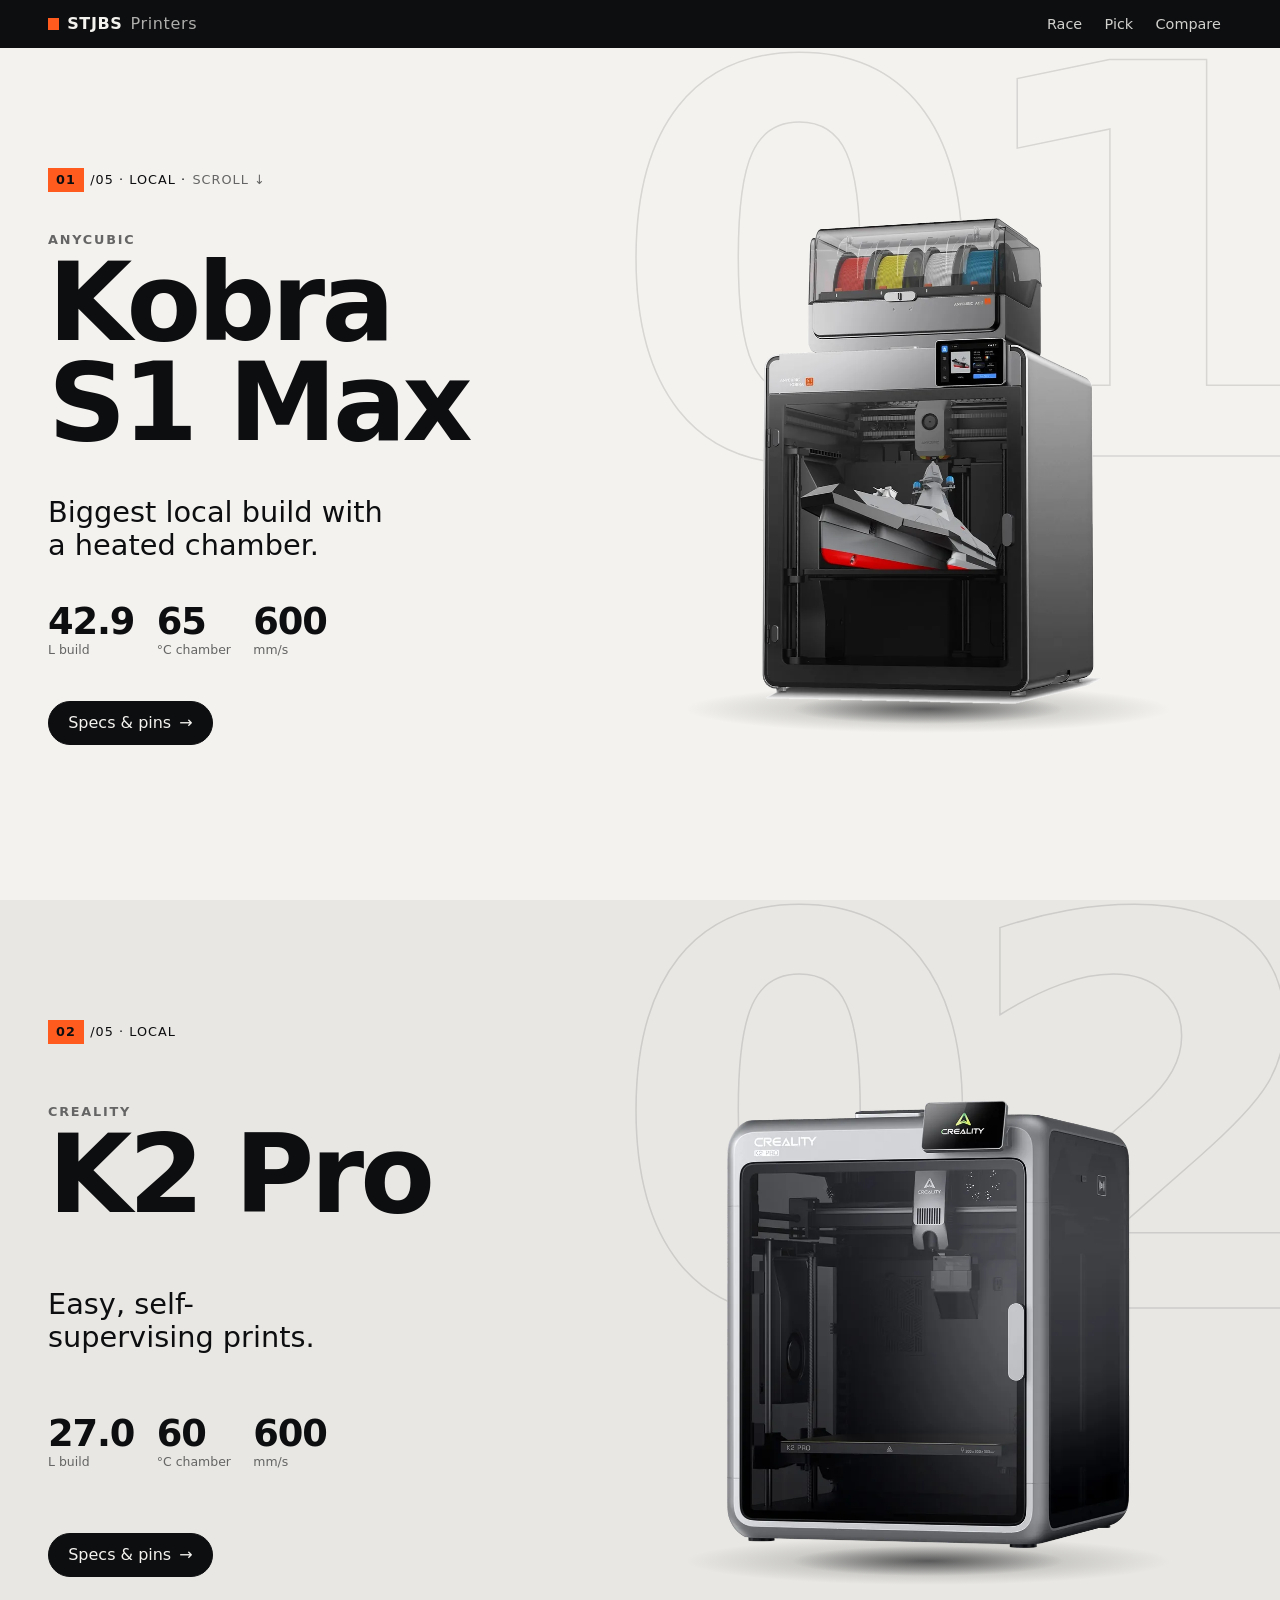
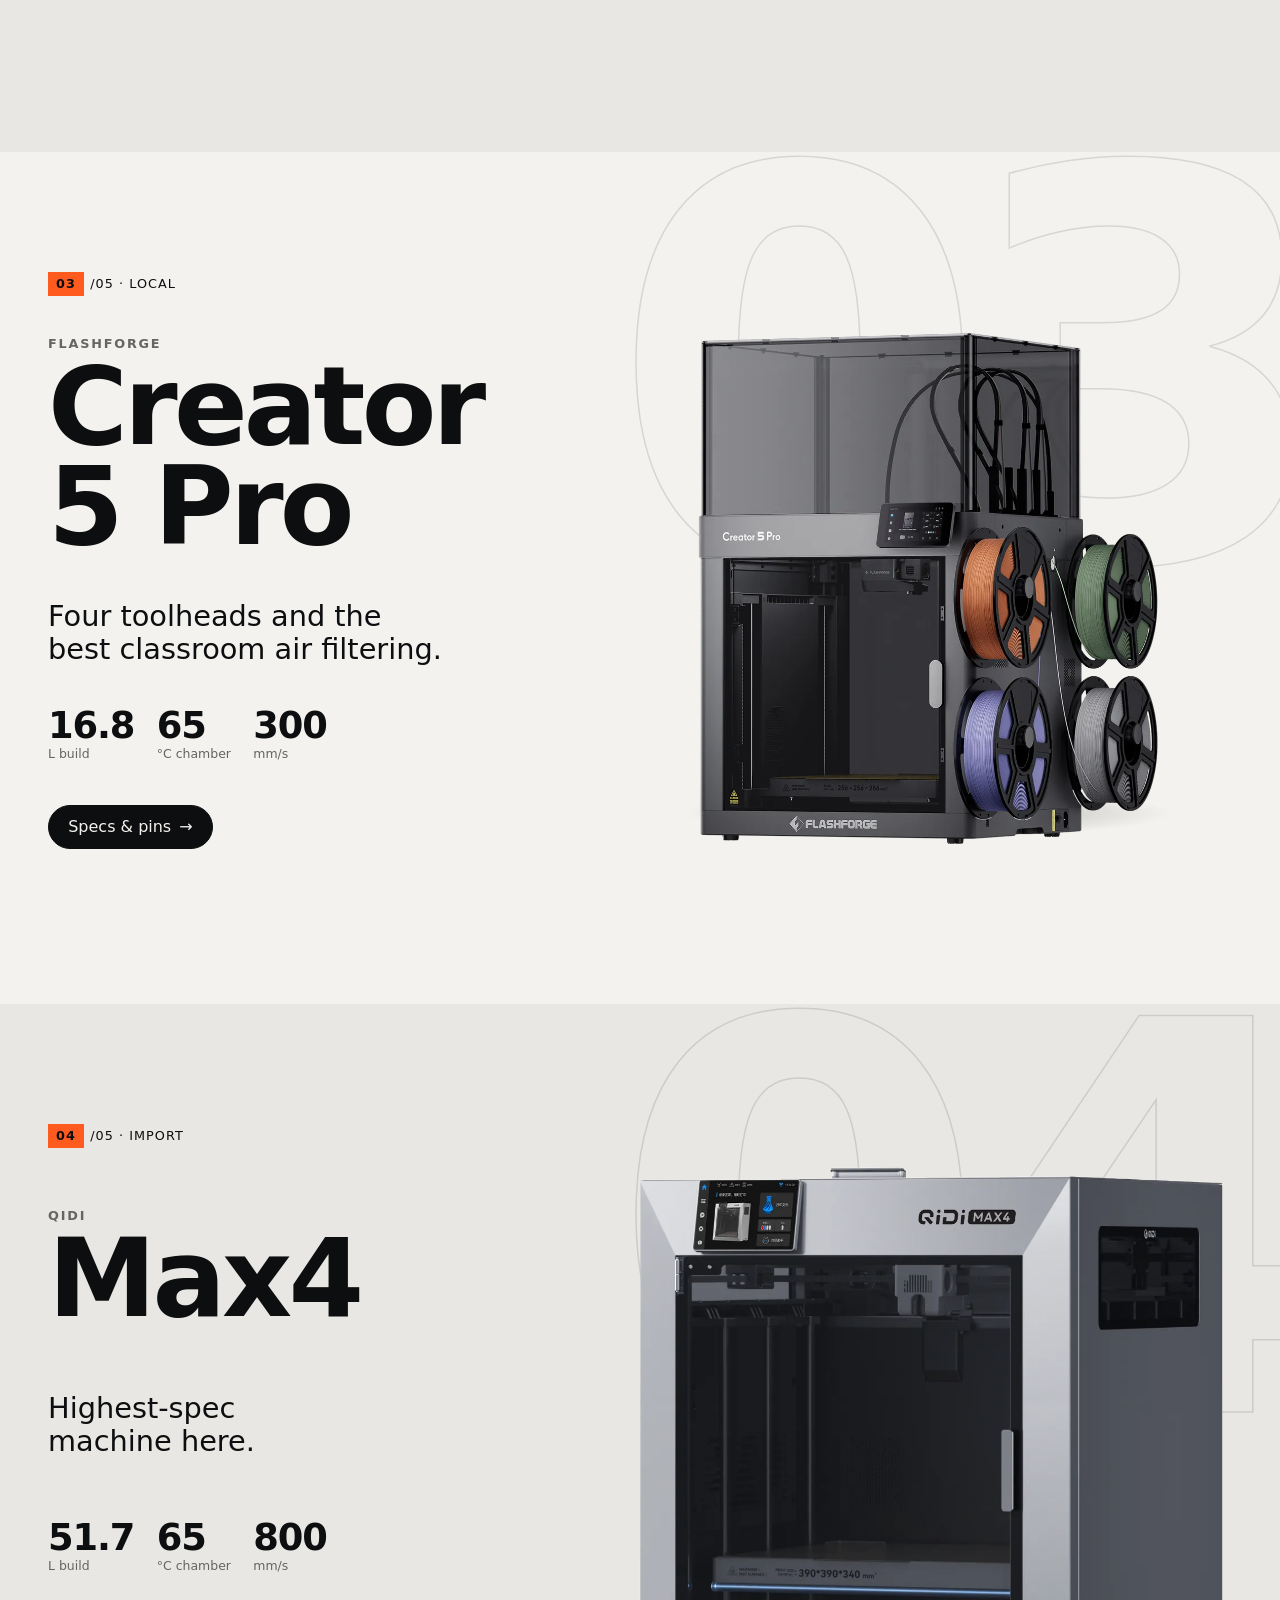
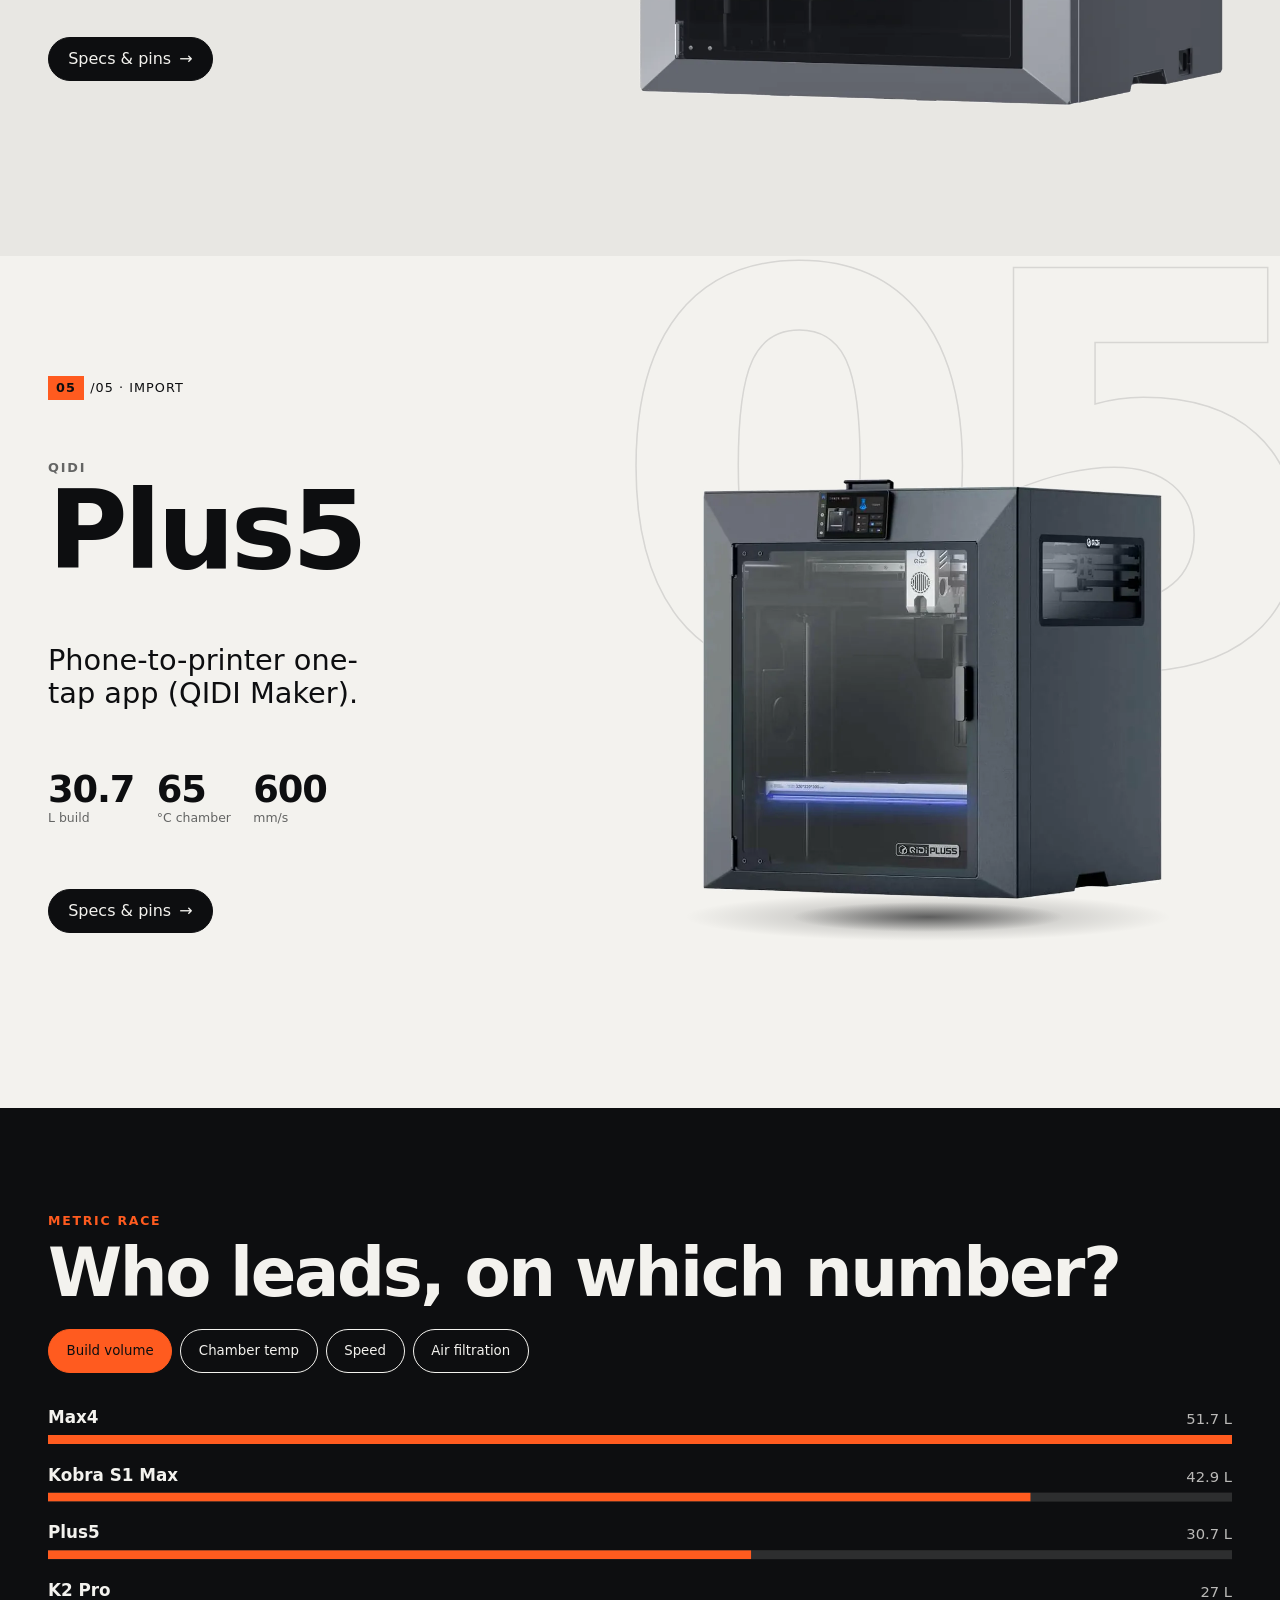
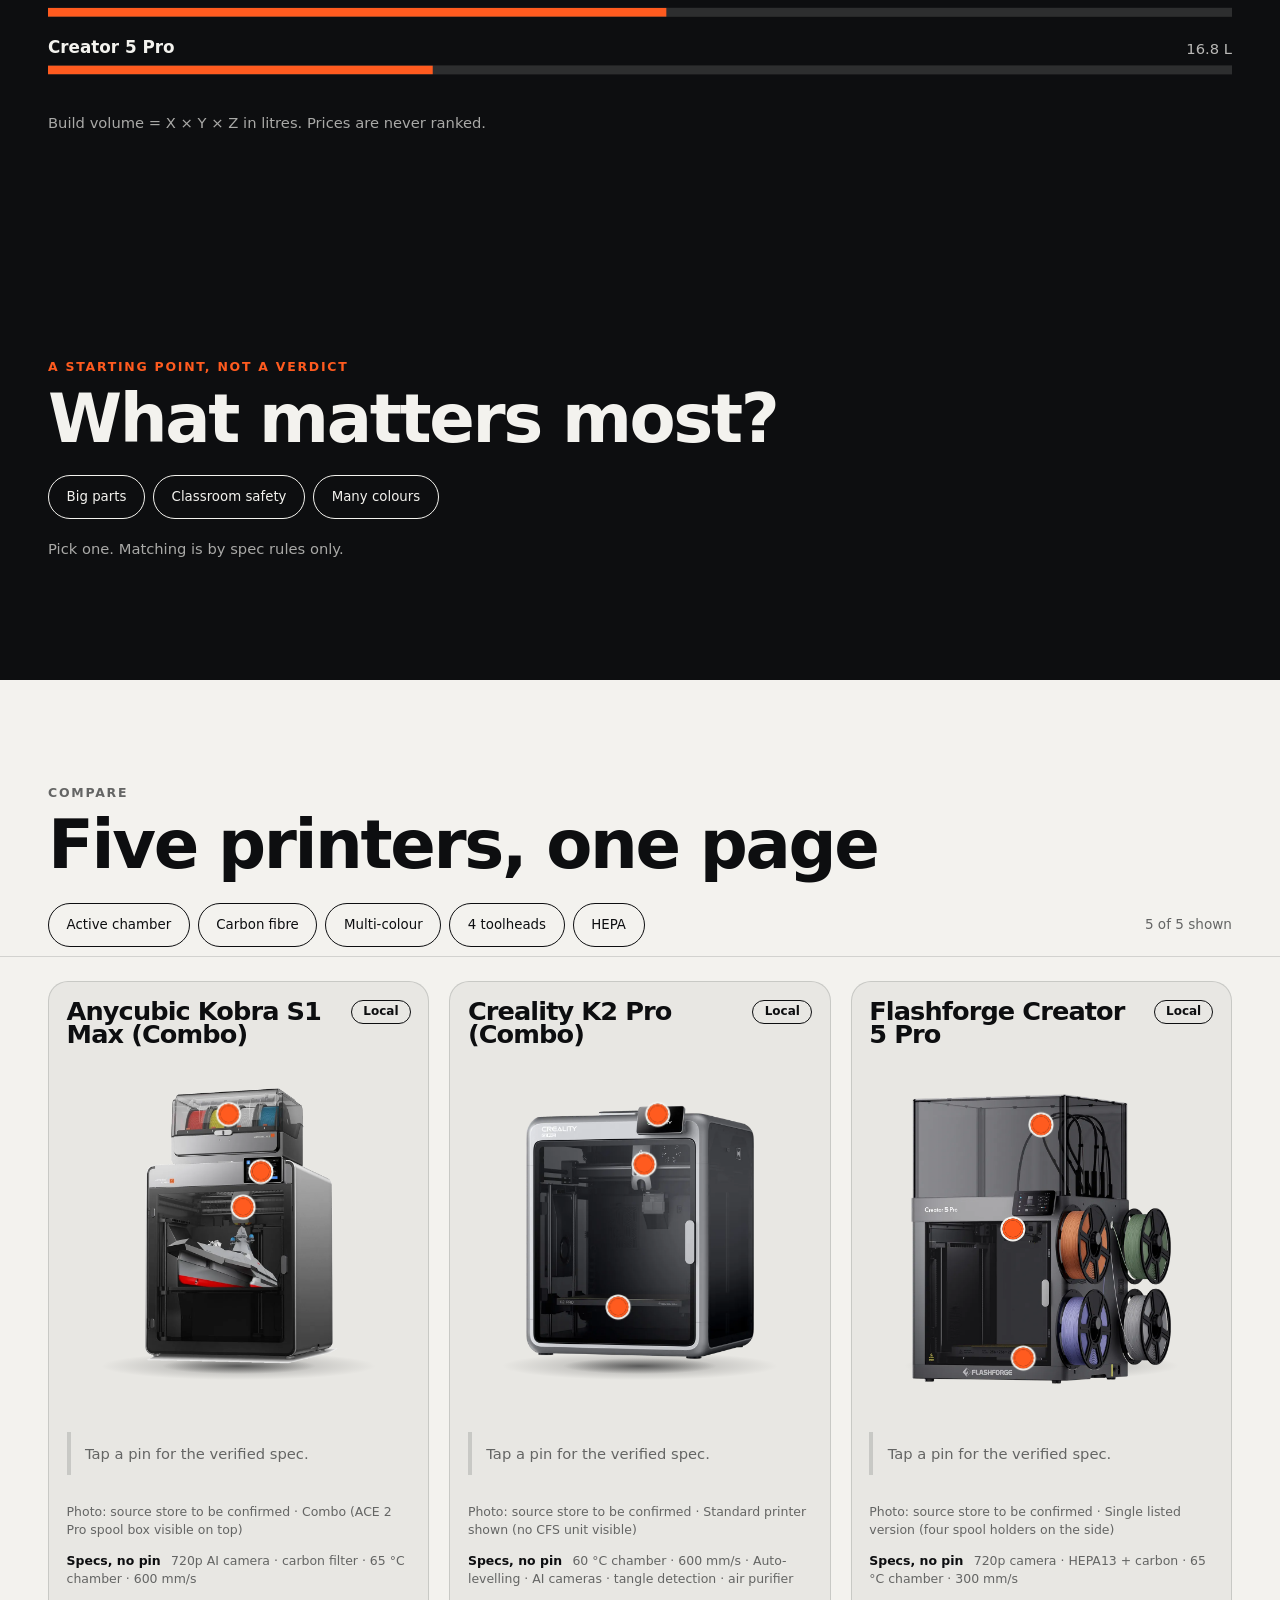
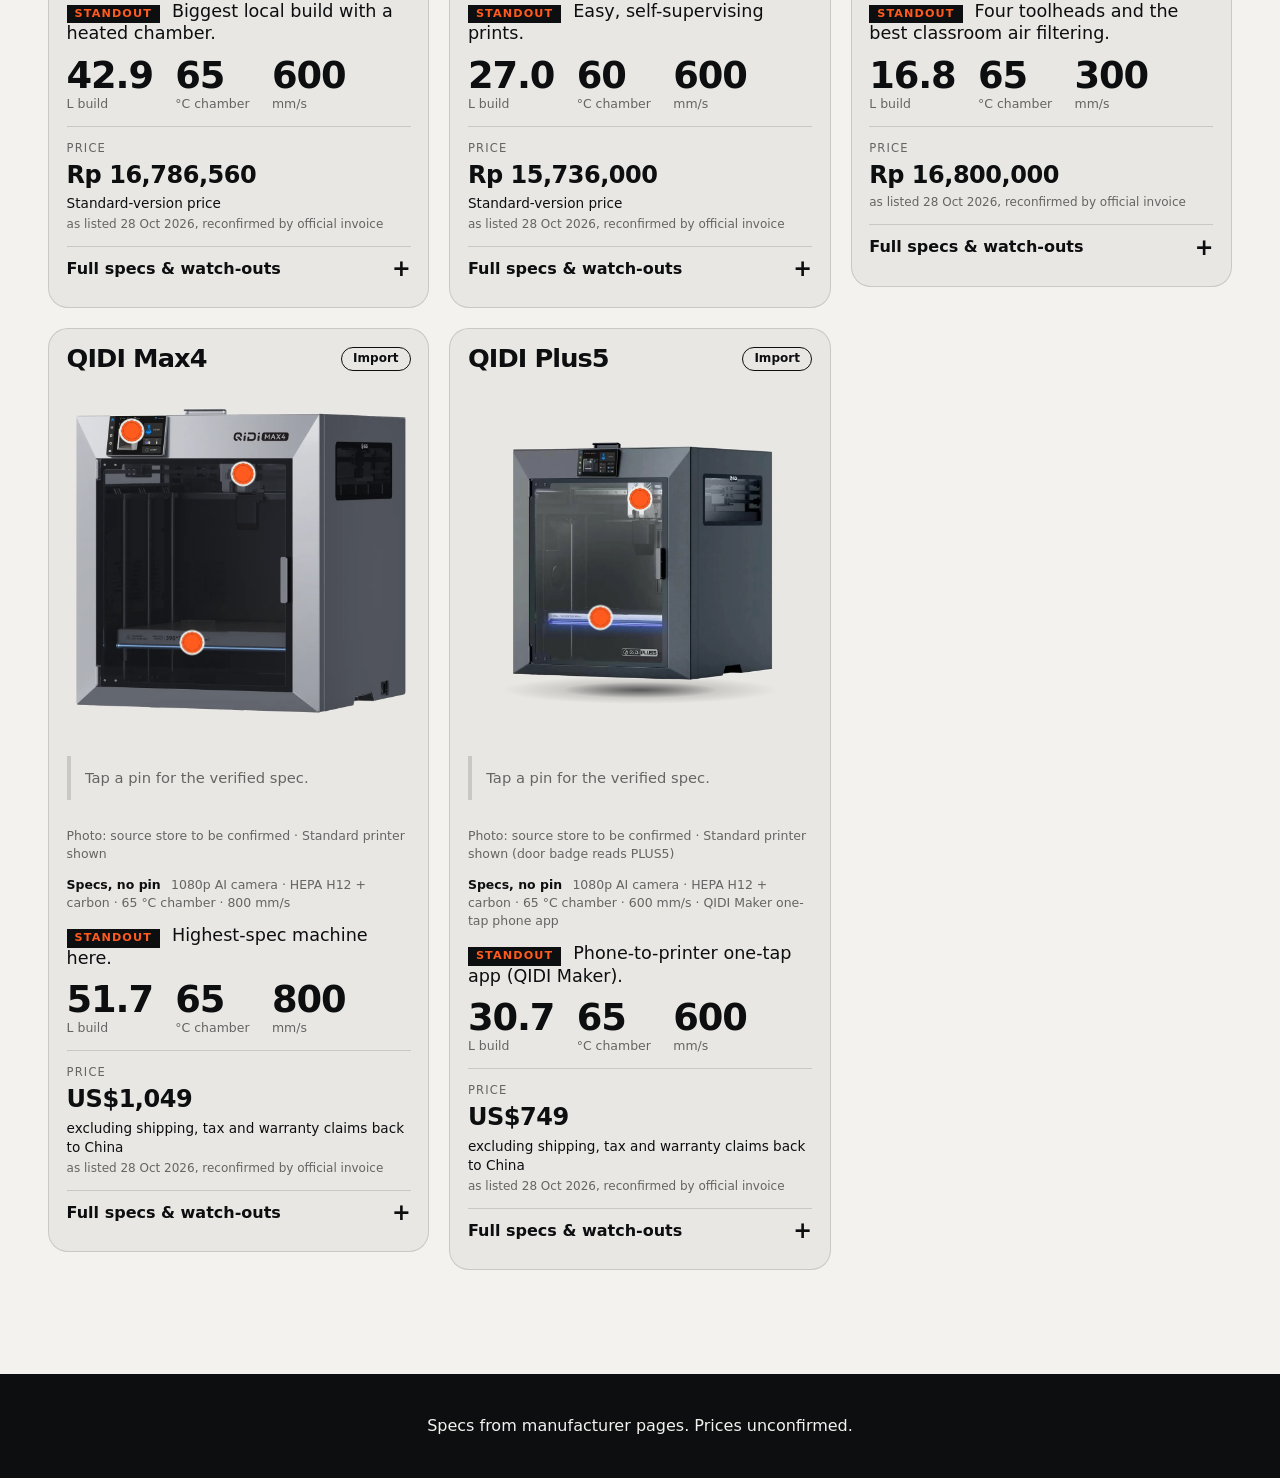
==== public/index.html @ 63f73477 "Add STJBS printer showcase: specs.json, render script, static page Co-Authored-By: Claude Sonnet 5.5" ====
<!doctype html>
<html lang="en" class="no-js">
<head>
<meta charset="utf-8">
<meta name="viewport" content="width=device-width,initial-scale=1">
<title>STJBS Printer Shortlist</title>
<meta name="description" content="Five 3D printers for STJBS Jakarta's first school printer: what makes each one stand out, with verified specs.">
<meta name="theme-color" content="#0D0E10">
<script>document.documentElement.className='js'</script>
<link rel="preload" href="fonts/bricolage.woff2" as="font" type="font/woff2" crossorigin>
<link rel="stylesheet" href="styles.css">
</head>
<body>
<header class="top"><a class="mark" href="#top"><i></i>STJBS<span> Printers</span></a>
<nav aria-label="Sections"><a href="#race">Race</a><a href="#pick">Pick</a><a href="#compare">Compare</a></nav></header>
<main id="top">
<div class="reel">
<section class="slide" id="s-kobra" aria-labelledby="h-kobra">
  <span class="ghost" aria-hidden="true">01</span>
  <div class="slide-in">
    <p class="idx a-l"><b>01</b>/05 · Local · <span class="cue">scroll ↓</span></p>
    <h2 class="name a-l" id="h-kobra"><small>Anycubic</small>Kobra S1 Max</h2>
    <div class="stage a-r"><div class="photo"><i class="shade"></i><div class="tilt"><img src="img/kobra.webp" width="1200" height="1200" alt="Anycubic Kobra S1 Max (Combo) — Combo (ACE 2 Pro spool box visible on top)" fetchpriority="high"></div></div></div>
    <p class="headline a-u">Biggest local build with a heated chamber.</p>
    <div class="a-u"><ul class="stats">
  <li><b class="count" data-count="42.9" data-dec="1">42.9</b><span>L build</span></li>
  <li><b class="count" data-count="65">65</b><span>°C chamber</span></li>
  <li><b class="count" data-count="600">600</b><span>mm/s</span></li></ul></div>
    <p class="more a-u"><a class="btn" href="#kobra">Specs &amp; pins <span aria-hidden="true">→</span></a><button class="btn line" id="tiltbtn" hidden>Tilt with your phone</button></p>
  </div>
</section>
<section class="slide" id="s-k2" aria-labelledby="h-k2">
  <span class="ghost" aria-hidden="true">02</span>
  <div class="slide-in">
    <p class="idx a-l"><b>02</b>/05 · Local</p>
    <h2 class="name a-l" id="h-k2"><small>Creality</small>K2 Pro</h2>
    <div class="stage a-r"><div class="photo"><i class="shade"></i><div class="tilt"><img src="img/k2.webp" width="1200" height="1200" alt="Creality K2 Pro (Combo) — Standard printer shown (no CFS unit visible)" loading="lazy" decoding="async"></div></div></div>
    <p class="headline a-u">Easy, self-supervising prints.</p>
    <div class="a-u"><ul class="stats">
  <li><b class="count" data-count="27" data-dec="1">27</b><span>L build</span></li>
  <li><b class="count" data-count="60">60</b><span>°C chamber</span></li>
  <li><b class="count" data-count="600">600</b><span>mm/s</span></li></ul></div>
    <p class="more a-u"><a class="btn" href="#k2">Specs &amp; pins <span aria-hidden="true">→</span></a></p>
  </div>
</section>
<section class="slide" id="s-creator5" aria-labelledby="h-creator5">
  <span class="ghost" aria-hidden="true">03</span>
  <div class="slide-in">
    <p class="idx a-l"><b>03</b>/05 · Local</p>
    <h2 class="name a-l" id="h-creator5"><small>Flashforge</small>Creator 5 Pro</h2>
    <div class="stage a-r"><div class="photo"><i class="shade"></i><div class="tilt"><img src="img/creator5.webp" width="1200" height="1200" alt="Flashforge Creator 5 Pro — Single listed version (four spool holders on the side)" loading="lazy" decoding="async"></div></div></div>
    <p class="headline a-u">Four toolheads and the best classroom air filtering.</p>
    <div class="a-u"><ul class="stats">
  <li><b class="count" data-count="16.8" data-dec="1">16.8</b><span>L build</span></li>
  <li><b class="count" data-count="65">65</b><span>°C chamber</span></li>
  <li><b class="count" data-count="300">300</b><span>mm/s</span></li></ul></div>
    <p class="more a-u"><a class="btn" href="#creator5">Specs &amp; pins <span aria-hidden="true">→</span></a></p>
  </div>
</section>
<section class="slide" id="s-max4" aria-labelledby="h-max4">
  <span class="ghost" aria-hidden="true">04</span>
  <div class="slide-in">
    <p class="idx a-l"><b>04</b>/05 · Import</p>
    <h2 class="name a-l" id="h-max4"><small>QIDI</small>Max4</h2>
    <div class="stage a-r"><div class="photo"><i class="shade"></i><div class="tilt"><img src="img/max4.webp" width="1200" height="1200" alt="QIDI Max4 — Standard printer shown" loading="lazy" decoding="async"></div></div></div>
    <p class="headline a-u">Highest-spec machine here.</p>
    <div class="a-u"><ul class="stats">
  <li><b class="count" data-count="51.7" data-dec="1">51.7</b><span>L build</span></li>
  <li><b class="count" data-count="65">65</b><span>°C chamber</span></li>
  <li><b class="count" data-count="800">800</b><span>mm/s</span></li></ul></div>
    <p class="more a-u"><a class="btn" href="#max4">Specs &amp; pins <span aria-hidden="true">→</span></a></p>
  </div>
</section>
<section class="slide" id="s-plus5" aria-labelledby="h-plus5">
  <span class="ghost" aria-hidden="true">05</span>
  <div class="slide-in">
    <p class="idx a-l"><b>05</b>/05 · Import</p>
    <h2 class="name a-l" id="h-plus5"><small>QIDI</small>Plus5</h2>
    <div class="stage a-r"><div class="photo"><i class="shade"></i><div class="tilt"><img src="img/plus5.webp" width="1200" height="1200" alt="QIDI Plus5 — Standard printer shown (door badge reads PLUS5)" loading="lazy" decoding="async"></div></div></div>
    <p class="headline a-u">Phone-to-printer one-tap app (QIDI Maker).</p>
    <div class="a-u"><ul class="stats">
  <li><b class="count" data-count="30.7" data-dec="1">30.7</b><span>L build</span></li>
  <li><b class="count" data-count="65">65</b><span>°C chamber</span></li>
  <li><b class="count" data-count="600">600</b><span>mm/s</span></li></ul></div>
    <p class="more a-u"><a class="btn" href="#plus5">Specs &amp; pins <span aria-hidden="true">→</span></a></p>
  </div>
</section></div>

<section class="dark" id="race"><div class="wrap">
  <p class="eyebrow">Metric race</p><h2>Who leads, on which number?</h2>
  <div class="chips needs-js" role="group" aria-label="Metric"><button class="chip" data-m="b" aria-pressed="true">Build volume</button><button class="chip" data-m="c" aria-pressed="false">Chamber temp</button><button class="chip" data-m="s" aria-pressed="false">Speed</button><button class="chip" data-m="a" aria-pressed="false">Air filtration</button></div>
  <ol class="race" aria-label="Ranking"><li data-i="0" data-b="42.9" data-c="65" data-s="600" data-a="2" data-at="carbon filter" style="--r:1;--v:0.8297872340425532"><span class="rn">Kobra S1 Max</span><span class="val">42.9 L</span><span class="bar"><i></i></span></li><li data-i="1" data-b="27" data-c="60" data-s="600" data-a="1" data-at="air purifier (type not stated)" style="--r:3;--v:0.5222437137330754"><span class="rn">K2 Pro</span><span class="val">27 L</span><span class="bar"><i></i></span></li><li data-i="2" data-b="16.8" data-c="65" data-s="300" data-a="4" data-at="HEPA13 + carbon" style="--r:4;--v:0.32495164410058025"><span class="rn">Creator 5 Pro</span><span class="val">16.8 L</span><span class="bar"><i></i></span></li><li data-i="3" data-b="51.7" data-c="65" data-s="800" data-a="3" data-at="HEPA H12 + carbon" style="--r:0;--v:1"><span class="rn">Max4</span><span class="val">51.7 L</span><span class="bar"><i></i></span></li><li data-i="4" data-b="30.7" data-c="65" data-s="600" data-a="3" data-at="HEPA H12 + carbon" style="--r:2;--v:0.5938104448742746"><span class="rn">Plus5</span><span class="val">30.7 L</span><span class="bar"><i></i></span></li></ol>
  <p class="note" id="race-note" aria-live="polite">Build volume = X × Y × Z in litres. Prices are never ranked.</p>
</div></section>

<section class="dark pick needs-js" id="pick"><div class="wrap">
  <p class="eyebrow">A starting point, not a verdict</p><h2>What matters most?</h2>
  <div class="chips" role="group" aria-label="Priority"><button class="chip" data-p="big" aria-pressed="false">Big parts</button><button class="chip" data-p="safe" aria-pressed="false">Classroom safety</button><button class="chip" data-p="colour" aria-pressed="false">Many colours</button></div>
  <p class="note" id="pick-out" aria-live="polite">Pick one. Matching is by spec rules only.</p>
</div></section>

<section class="compare" id="compare"><div class="wrap">
  <p class="eyebrow dk">Compare</p><h2>Five printers, one page</h2>
  <div class="filters needs-js" role="group" aria-label="Filters"><button class="chip" data-f="active" aria-pressed="false">Active chamber</button><button class="chip" data-f="cf" aria-pressed="false">Carbon fibre</button><button class="chip" data-f="multi" aria-pressed="false">Multi-colour</button><button class="chip" data-f="four" aria-pressed="false">4 toolheads</button><button class="chip" data-f="hepa" aria-pressed="false">HEPA</button><span class="count-out" id="f-out" aria-live="polite"></span></div>
  <div class="grid">
<article class="card" id="kobra" data-active="1" data-cf="1" data-multi="1" data-four="0" data-hepa="0" data-big="1" data-safe="0" data-colour="1">
  <div class="chead"><h3>Anycubic Kobra S1 Max (Combo)</h3><span class="badge">Local</span></div>
  <div class="photo"><i class="shade"></i><div class="tilt"><img src="img/kobra.webp" width="1200" height="1200" alt="Anycubic Kobra S1 Max (Combo) — Combo (ACE 2 Pro spool box visible on top)" loading="lazy" decoding="async"><a class="pin" href="#kobra-0" style="--x:56%;--y:33%" aria-label="Kobra S1 Max: Display" aria-controls="kobra-0"></a><a class="pin" href="#kobra-1" style="--x:47%;--y:17%" aria-label="Kobra S1 Max: Multi-colour box" aria-controls="kobra-1"></a><a class="pin" href="#kobra-2" style="--x:51%;--y:43%" aria-label="Kobra S1 Max: Toolhead" aria-controls="kobra-2"></a></div></div>
  <div class="tips" id="kobra-tips"><p class="tip hint on">Tap a pin for the verified spec.</p><p class="tip" id="kobra-0"><b>Display</b>4.3&quot; touchscreen</p><p class="tip" id="kobra-1"><b>Multi-colour box</b>ACE 2 Pro: up to 16 colours</p><p class="tip" id="kobra-2"><b>Toolhead</b>Hotend 350 °C · nozzle: hardened-steel 0.4 mm</p></div>
  <p class="credit">Photo: source store to be confirmed · Combo (ACE 2 Pro spool box visible on top)</p>
  <p class="nopin"><b>Specs, no pin</b> 720p AI camera · carbon filter · 65 °C chamber · 600 mm/s</p>
  <p class="standout"><span class="tag">Standout</span> Biggest local build with a heated chamber.</p>
  <ul class="stats">
  <li><b class="count" data-count="42.9" data-dec="1">42.9</b><span>L build</span></li>
  <li><b class="count" data-count="65">65</b><span>°C chamber</span></li>
  <li><b class="count" data-count="600">600</b><span>mm/s</span></li></ul>
  <p class="price"><span>Price</span><b>Rp 16,786,560</b><em>Standard-version price</em><small>as listed 28 Oct 2026, reconfirmed by official invoice</small></p>
  <details class="spec"><summary>Full specs &amp; watch-outs</summary>
    <dl><dt>Build volume</dt><dd>350 × 350 × 350 mm</dd><dt>Hotend</dt><dd>350 °C</dd><dt>Chamber</dt><dd>65 °C (active)</dd><dt>Bed</dt><dd class="ns">not stated</dd><dt>Speed</dt><dd>600 mm/s</dd><dt>Nozzle</dt><dd>hardened-steel 0.4 mm</dd><dt>Motion</dt><dd>CoreXY</dd><dt>Colours</dt><dd>up to 16 (ACE 2 Pro)</dd><dt>Camera</dt><dd>720p AI camera</dd><dt>Filtration</dt><dd>carbon filter</dd><dt>Display</dt><dd>4.3&quot; touchscreen</dd><dt>Weight</dt><dd>25.7 kg</dd><dt>Power</dt><dd>2,200 W at 220 V</dd><dt>Carbon fibre</dt><dd>PLA-CF, PETG-CF, PET-CF, PA6-CF</dd><dt>Warranty</dt><dd>1 year</dd></dl>
    <p class="watch"><span class="tag out">Watch-out</span></p><ul><li>2200 W, so check the circuit.</li></ul>
  </details>
</article>
<article class="card" id="k2" data-active="0" data-cf="1" data-multi="1" data-four="0" data-hepa="0" data-big="0" data-safe="0" data-colour="1">
  <div class="chead"><h3>Creality K2 Pro (Combo)</h3><span class="badge">Local</span></div>
  <div class="photo"><i class="shade"></i><div class="tilt"><img src="img/k2.webp" width="1200" height="1200" alt="Creality K2 Pro (Combo) — Standard printer shown (no CFS unit visible)" loading="lazy" decoding="async"><a class="pin" href="#k2-0" style="--x:55%;--y:17%" aria-label="K2 Pro: Display" aria-controls="k2-0"></a><a class="pin" href="#k2-1" style="--x:51%;--y:31%" aria-label="K2 Pro: Toolhead" aria-controls="k2-1"></a><a class="pin" href="#k2-2" style="--x:44%;--y:71%" aria-label="K2 Pro: Build plate" aria-controls="k2-2"></a></div></div>
  <div class="tips" id="k2-tips"><p class="tip hint on">Tap a pin for the verified spec.</p><p class="tip" id="k2-0"><b>Display</b>4&quot; touchscreen</p><p class="tip" id="k2-1"><b>Toolhead</b>Hotend 300 °C · nozzle: not stated by manufacturer</p><p class="tip" id="k2-2"><b>Build plate</b>300×300×300 mm build volume · bed 110 °C</p></div>
  <p class="credit">Photo: source store to be confirmed · Standard printer shown (no CFS unit visible)</p>
  <p class="nopin"><b>Specs, no pin</b> 60 °C chamber · 600 mm/s · Auto-levelling · AI cameras · tangle detection · air purifier</p>
  <p class="standout"><span class="tag">Standout</span> Easy, self-supervising prints.</p>
  <ul class="stats">
  <li><b class="count" data-count="27" data-dec="1">27</b><span>L build</span></li>
  <li><b class="count" data-count="60">60</b><span>°C chamber</span></li>
  <li><b class="count" data-count="600">600</b><span>mm/s</span></li></ul>
  <p class="price"><span>Price</span><b>Rp 15,736,000</b><em>Standard-version price</em><small>as listed 28 Oct 2026, reconfirmed by official invoice</small></p>
  <details class="spec"><summary>Full specs &amp; watch-outs</summary>
    <dl><dt>Build volume</dt><dd>300 × 300 × 300 mm</dd><dt>Hotend</dt><dd>300 °C</dd><dt>Chamber</dt><dd>60 °C</dd><dt>Bed</dt><dd>110 °C</dd><dt>Speed</dt><dd>600 mm/s</dd><dt>Nozzle</dt><dd class="ns">not stated</dd><dt>Motion</dt><dd class="ns">not stated</dd><dt>Colours</dt><dd>up to 16 (CFS (4 units))</dd><dt>Camera</dt><dd class="ns">not stated</dd><dt>Filtration</dt><dd class="ns">not stated</dd><dt>Display</dt><dd>4&quot; touchscreen</dd><dt>Weight</dt><dd>23.7 kg</dd><dt>Power</dt><dd>1,300 W</dd><dt>Carbon fibre</dt><dd>PLA-CF — CFS lists PLA-CF only</dd><dt>Warranty</dt><dd>up to 12 months</dd><dt>Also</dt><dd>Auto-levelling, AI cameras, tangle detection, air purifier</dd></dl>
    <p class="watch"><span class="tag out">Watch-out</span></p><ul><li>Nozzle material not stated by the manufacturer (earlier shortlist: copper alloy with a hardened tip, third-party, unverified).</li></ul>
  </details>
</article>
<article class="card" id="creator5" data-active="0" data-cf="1" data-multi="1" data-four="1" data-hepa="1" data-big="0" data-safe="1" data-colour="1">
  <div class="chead"><h3>Flashforge Creator 5 Pro</h3><span class="badge">Local</span></div>
  <div class="photo"><i class="shade"></i><div class="tilt"><img src="img/creator5.webp" width="1200" height="1200" alt="Flashforge Creator 5 Pro — Single listed version (four spool holders on the side)" loading="lazy" decoding="async"><a class="pin" href="#creator5-0" style="--x:50%;--y:20%" aria-label="Creator 5 Pro: Top cover" aria-controls="creator5-0"></a><a class="pin" href="#creator5-1" style="--x:42%;--y:49%" aria-label="Creator 5 Pro: Toolhead" aria-controls="creator5-1"></a><a class="pin" href="#creator5-2" style="--x:45%;--y:85%" aria-label="Creator 5 Pro: Build plate" aria-controls="creator5-2"></a></div></div>
  <div class="tips" id="creator5-tips"><p class="tip hint on">Tap a pin for the verified spec.</p><p class="tip" id="creator5-0"><b>Top cover</b>Door and top-cover detection</p><p class="tip" id="creator5-1"><b>Toolhead</b>Four independent toolheads (FlashSwap). Hotend 320 °C · nozzle: hardened steel</p><p class="tip" id="creator5-2"><b>Build plate</b>256×256×256 mm build volume · bed 120 °C</p></div>
  <p class="credit">Photo: source store to be confirmed · Single listed version (four spool holders on the side)</p>
  <p class="nopin"><b>Specs, no pin</b> 720p camera · HEPA13 + carbon · 65 °C chamber · 300 mm/s</p>
  <p class="standout"><span class="tag">Standout</span> Four toolheads and the best classroom air filtering.</p>
  <ul class="stats">
  <li><b class="count" data-count="16.8" data-dec="1">16.8</b><span>L build</span></li>
  <li><b class="count" data-count="65">65</b><span>°C chamber</span></li>
  <li><b class="count" data-count="300">300</b><span>mm/s</span></li></ul>
  <p class="price"><span>Price</span><b>Rp 16,800,000</b><small>as listed 28 Oct 2026, reconfirmed by official invoice</small></p>
  <details class="spec"><summary>Full specs &amp; watch-outs</summary>
    <dl><dt>Build volume</dt><dd>256 × 256 × 256 mm</dd><dt>Hotend</dt><dd>320 °C</dd><dt>Chamber</dt><dd>65 °C</dd><dt>Bed</dt><dd>120 °C</dd><dt>Speed</dt><dd>300 mm/s print, 600 mm/s travel</dd><dt>Nozzle</dt><dd>hardened steel</dd><dt>Motion</dt><dd class="ns">not stated</dd><dt>Toolheads</dt><dd>4 independent</dd><dt>Colours</dt><dd class="ns">not stated</dd><dt>Camera</dt><dd>720p camera</dd><dt>Filtration</dt><dd>HEPA13 + carbon</dd><dt>Display</dt><dd class="ns">not stated</dd><dt>Weight</dt><dd>18 kg</dd><dt>Power</dt><dd>1,200 W</dd><dt>Carbon fibre</dt><dd>PA-CF, PET-CF, PPS-CF — and others (list not stated in full)</dd><dt>Warranty</dt><dd class="ns">not stated</dd><dt>Also</dt><dd>door and top-cover detection, FlashSwap independent toolheads</dd></dl>
    <p class="watch"><span class="tag out">Watch-out</span></p><ul><li>More complex to maintain.</li></ul>
  </details>
</article>
<article class="card" id="max4" data-active="0" data-cf="0" data-multi="0" data-four="0" data-hepa="1" data-big="1" data-safe="1" data-colour="0">
  <div class="chead"><h3>QIDI Max4</h3><span class="badge">Import</span></div>
  <div class="photo"><i class="shade"></i><div class="tilt"><img src="img/max4.webp" width="1200" height="1200" alt="QIDI Max4 — Standard printer shown" loading="lazy" decoding="async"><a class="pin" href="#max4-0" style="--x:20%;--y:15%" aria-label="Max4: Display" aria-controls="max4-0"></a><a class="pin" href="#max4-1" style="--x:51%;--y:27%" aria-label="Max4: Toolhead" aria-controls="max4-1"></a><a class="pin" href="#max4-2" style="--x:37%;--y:74%" aria-label="Max4: Build plate" aria-controls="max4-2"></a></div></div>
  <div class="tips" id="max4-tips"><p class="tip hint on">Tap a pin for the verified spec.</p><p class="tip" id="max4-0"><b>Display</b>5&quot; touchscreen</p><p class="tip" id="max4-1"><b>Toolhead</b>Hotend 370 °C · nozzle: bimetal</p><p class="tip" id="max4-2"><b>Build plate</b>390×390×340 mm build volume</p></div>
  <p class="credit">Photo: source store to be confirmed · Standard printer shown</p>
  <p class="nopin"><b>Specs, no pin</b> 1080p AI camera · HEPA H12 + carbon · 65 °C chamber · 800 mm/s</p>
  <p class="standout"><span class="tag">Standout</span> Highest-spec machine here.</p>
  <ul class="stats">
  <li><b class="count" data-count="51.7" data-dec="1">51.7</b><span>L build</span></li>
  <li><b class="count" data-count="65">65</b><span>°C chamber</span></li>
  <li><b class="count" data-count="800">800</b><span>mm/s</span></li></ul>
  <p class="price"><span>Price</span><b>US$1,049</b><em>excluding shipping, tax and warranty claims back to China</em><small>as listed 28 Oct 2026, reconfirmed by official invoice</small></p>
  <details class="spec"><summary>Full specs &amp; watch-outs</summary>
    <dl><dt>Build volume</dt><dd>390 × 390 × 340 mm</dd><dt>Hotend</dt><dd>370 °C</dd><dt>Chamber</dt><dd>65 °C</dd><dt>Bed</dt><dd class="ns">not stated</dd><dt>Speed</dt><dd>800 mm/s</dd><dt>Nozzle</dt><dd>bimetal</dd><dt>Motion</dt><dd>CoreXY</dd><dt>Colours</dt><dd class="ns">not stated</dd><dt>Camera</dt><dd>1080p AI camera</dd><dt>Filtration</dt><dd>HEPA H12 + carbon</dd><dt>Display</dt><dd>5&quot; touchscreen</dd><dt>Weight</dt><dd>40 kg (Combo 46.5 kg)</dd><dt>Power</dt><dd class="ns">not stated</dd><dt>Carbon fibre</dt><dd class="ns">not stated</dd><dt>Warranty</dt><dd class="ns">not stated</dd></dl>
    <p class="watch"><span class="tag out">Watch-out</span></p><ul><li>Heavy.</li><li>Polar Cooler is a separate add-on.</li></ul>
  </details>
</article>
<article class="card" id="plus5" data-active="0" data-cf="0" data-multi="0" data-four="0" data-hepa="1" data-big="1" data-safe="1" data-colour="0">
  <div class="chead"><h3>QIDI Plus5</h3><span class="badge">Import</span></div>
  <div class="photo"><i class="shade"></i><div class="tilt"><img src="img/plus5.webp" width="1200" height="1200" alt="QIDI Plus5 — Standard printer shown (door badge reads PLUS5)" loading="lazy" decoding="async"><a class="pin" href="#plus5-0" style="--x:50%;--y:34%" aria-label="Plus5: Toolhead" aria-controls="plus5-0"></a><a class="pin" href="#plus5-1" style="--x:39%;--y:67%" aria-label="Plus5: Build plate" aria-controls="plus5-1"></a></div></div>
  <div class="tips" id="plus5-tips"><p class="tip hint on">Tap a pin for the verified spec.</p><p class="tip" id="plus5-0"><b>Toolhead</b>Hotend 370 °C · nozzle: bimetal</p><p class="tip" id="plus5-1"><b>Build plate</b>320×320×300 mm build volume</p></div>
  <p class="credit">Photo: source store to be confirmed · Standard printer shown (door badge reads PLUS5)</p>
  <p class="nopin"><b>Specs, no pin</b> 1080p AI camera · HEPA H12 + carbon · 65 °C chamber · 600 mm/s · QIDI Maker one-tap phone app</p>
  <p class="standout"><span class="tag">Standout</span> Phone-to-printer one-tap app (QIDI Maker).</p>
  <ul class="stats">
  <li><b class="count" data-count="30.7" data-dec="1">30.7</b><span>L build</span></li>
  <li><b class="count" data-count="65">65</b><span>°C chamber</span></li>
  <li><b class="count" data-count="600">600</b><span>mm/s</span></li></ul>
  <p class="price"><span>Price</span><b>US$749</b><em>excluding shipping, tax and warranty claims back to China</em><small>as listed 28 Oct 2026, reconfirmed by official invoice</small></p>
  <details class="spec"><summary>Full specs &amp; watch-outs</summary>
    <dl><dt>Build volume</dt><dd>320 × 320 × 300 mm</dd><dt>Hotend</dt><dd>370 °C</dd><dt>Chamber</dt><dd>65 °C</dd><dt>Bed</dt><dd class="ns">not stated</dd><dt>Speed</dt><dd>600 mm/s</dd><dt>Nozzle</dt><dd>bimetal</dd><dt>Motion</dt><dd>CoreXY</dd><dt>Colours</dt><dd class="ns">not stated</dd><dt>Camera</dt><dd>1080p AI camera</dd><dt>Filtration</dt><dd>HEPA H12 + carbon</dd><dt>Display</dt><dd class="ns">not stated</dd><dt>Weight</dt><dd>29 kg</dd><dt>Power</dt><dd class="ns">not stated</dd><dt>Carbon fibre</dt><dd class="ns">not stated</dd><dt>Warranty</dt><dd class="ns">not stated</dd><dt>Also</dt><dd>QIDI Maker one-tap phone app</dd></dl>
    <p class="watch"><span class="tag out">Watch-out</span></p><ul><li>Proprietary nozzle.</li><li>Longer heat-up.</li></ul>
  </details>
</article></div>
</div></section>
</main>
<footer class="dark foot"><p>Specs from manufacturer pages. Prices unconfirmed.</p></footer>
<script src="app.js" defer></script>
</body>
</html>
---- public/styles.css ----
@font-face{font-family:"Bricolage Grotesque";src:url(fonts/bricolage.woff2) format("woff2");font-weight:200 800;font-display:swap}
:root{--ink:#0D0E10;--paper:#F3F2EE;--fire:#FF5B1F;--line:color-mix(in srgb,var(--ink) 14%,transparent);--mut:color-mix(in srgb,var(--ink) 62%,var(--paper));--tint:color-mix(in srgb,var(--ink) 5%,var(--paper));--pad:clamp(1rem,4vw,3rem);--ease:cubic-bezier(.2,.8,.2,1);--bar:3rem}
*{box-sizing:border-box;margin:0}
html{scroll-behavior:smooth;scroll-padding-top:6.5rem;-webkit-text-size-adjust:100%}
body{background:var(--paper);color:var(--ink);font:400 1rem/1.45 "Bricolage Grotesque",system-ui,sans-serif;overflow-x:clip}
img{display:block}
[hidden]{display:none!important}
a{color:inherit}
:focus-visible{outline:3px solid var(--fire);outline-offset:3px}
.no-js .needs-js{display:none!important}
h2,h3,.name{font-weight:800;letter-spacing:-.035em;line-height:.92}
h2{font-size:clamp(2.2rem,8vw,4.2rem);text-wrap:balance}
.wrap{max-width:76rem;margin:0 auto}

/* bar */
.top{position:sticky;top:0;z-index:30;height:var(--bar);background:var(--ink);color:var(--paper);display:flex;align-items:center;justify-content:space-between;padding:0 var(--pad)}
.mark{display:flex;align-items:center;gap:.5rem;min-height:44px;font-weight:800;letter-spacing:.04em;text-decoration:none}
.mark i{width:.7rem;height:.7rem;background:var(--fire)}
.mark span{font-weight:400;opacity:.7;display:none}
.top nav{display:flex}
.top nav a{min-height:44px;display:grid;place-items:center;padding:0 .7rem;font-size:.9rem;text-decoration:none;opacity:.85}
.top nav a:hover{opacity:1}

/* reel */
.slide{position:relative;min-height:calc(100svh - var(--bar));display:grid;padding:1.25rem var(--pad) 1.5rem;overflow:clip;background:var(--paper)}
.slide:nth-child(even){background:var(--tint)}
.slide-in{position:relative;z-index:1;display:grid;gap:.7rem;align-content:center;grid-template-areas:"idx" "name" "stage" "head" "stats" "more";max-width:76rem;width:100%;margin:0 auto}
.idx{grid-area:idx;font-size:.8rem;letter-spacing:.08em;text-transform:uppercase;display:flex;gap:.4rem;align-items:center}
.idx b{background:var(--fire);color:var(--ink);padding:.15rem .5rem}
.cue{color:var(--mut)}
.name{grid-area:name;font-size:clamp(3rem,14.5vw,6.5rem);text-wrap:balance}
.name small{display:block;font-size:.8rem;font-weight:600;letter-spacing:.14em;text-transform:uppercase;color:var(--mut);margin-bottom:.5rem}
.stage{grid-area:stage;min-height:0}
.headline{grid-area:head;font-size:clamp(1.2rem,4.6vw,1.8rem);font-weight:500;line-height:1.15;max-width:22ch;text-wrap:balance}
.slide-in>div:nth-of-type(2){grid-area:stats}
.more{grid-area:more;display:flex;gap:.6rem;flex-wrap:wrap}
.ghost{position:absolute;right:-.04em;top:1rem;z-index:0;font-weight:800;font-size:clamp(14rem,62vw,34rem);line-height:.75;letter-spacing:-.06em;color:transparent;-webkit-text-stroke:1.5px color-mix(in srgb,var(--ink) 12%,transparent);pointer-events:none;user-select:none}

.stats{list-style:none;padding:0;display:flex;gap:1.4rem;flex-wrap:wrap}
.stats li{display:grid}
.stats b{font-size:clamp(1.6rem,6vw,2.3rem);font-weight:700;letter-spacing:-.03em;line-height:1;font-variant-numeric:tabular-nums}
.stats span{font-size:.78rem;color:var(--mut)}

.btn{display:inline-flex;align-items:center;gap:.5rem;min-height:44px;padding:0 1.2rem;border-radius:99px;background:var(--ink);color:var(--paper);font:600 .95rem/1 inherit;font-family:inherit;text-decoration:none;border:1.5px solid var(--ink);cursor:pointer}
.btn span{transition:transform .25s var(--ease)}
.btn:hover span{transform:translateX(4px)}
.btn.line{background:transparent;color:var(--ink)}

/* photo, tilt, shadow */
.photo{position:relative;aspect-ratio:1;width:min(100%,52svh);margin-inline:auto;touch-action:pan-y;--tx:0;--ty:0}
.tilt{position:absolute;inset:0;transform-style:preserve-3d;transform:perspective(900px) rotateX(calc(var(--ty)*-7deg)) rotateY(calc(var(--tx)*9deg));transition:transform .35s var(--ease)}
.tilt img{position:absolute;inset:0;width:100%;height:100%;object-fit:contain}
.shade{position:absolute;left:10%;right:10%;bottom:7%;height:8%;background:radial-gradient(closest-side,rgba(13,14,16,.3),transparent);transform:translate(calc(var(--tx)*-16px),calc(var(--ty)*-5px));transition:transform .35s var(--ease)}
.shade::after{content:"";position:absolute;inset:20% 22%;background:radial-gradient(closest-side,rgba(13,14,16,.5),transparent);transform:translate(calc(var(--tx)*-10px),0)}

/* pins */
.pin{position:absolute;left:var(--x);top:var(--y);width:44px;height:44px;margin:-22px 0 0 -22px;display:grid;place-items:center;transform:translateZ(36px);text-decoration:none}
.pin::before,.pin::after{content:"";grid-area:1/1;width:16px;height:16px;border-radius:50%}
.pin::before{background:var(--fire);border:2.5px solid var(--ink);box-shadow:0 0 0 2px var(--paper);transition:transform .25s var(--ease)}
.pin::after{border:2px solid var(--fire);animation:ping 2.2s ease-out infinite}
.pin[aria-expanded=true]::before{transform:scale(1.4)}
@keyframes ping{from{transform:scale(1);opacity:.9}to{transform:scale(3.4);opacity:0}}
.tips{min-height:4.6rem;display:grid;align-items:center}
.tip{display:none;padding:.7rem .9rem;background:var(--paper);border-left:4px solid var(--fire);font-size:.92rem}
.tip b{display:block;font-size:.72rem;letter-spacing:.1em;text-transform:uppercase;color:var(--mut)}
.tip.on,.tip:target{display:block}
.tips:has(.tip:target) .hint{display:none}
.hint{border-left-color:var(--line);color:var(--mut);background:none}

/* dark sections */
.dark{background:var(--ink);color:var(--paper);padding:clamp(3rem,10vw,6.5rem) var(--pad)}
.eyebrow{font-size:.78rem;letter-spacing:.14em;text-transform:uppercase;color:var(--fire);margin-bottom:.8rem;font-weight:600}
.eyebrow.dk{color:var(--mut)}
.chips,.filters{display:flex;flex-wrap:wrap;gap:.5rem;margin-top:1.5rem}
.chip{min-height:44px;padding:0 1.1rem;border-radius:99px;border:1.5px solid currentColor;background:transparent;color:inherit;font:600 .92rem/1 inherit;font-family:inherit;cursor:pointer;white-space:nowrap;transition:background-color .2s,color .2s}
.dark .chip[aria-pressed=true]{background:var(--fire);border-color:var(--fire);color:var(--ink)}
.compare .chip[aria-pressed=true]{background:var(--ink);border-color:var(--ink);color:var(--paper)}
.compare .chip[aria-pressed=true]::before{content:"";width:.5rem;height:.5rem;background:var(--fire);display:inline-block;margin-right:.5rem}
.note{margin-top:1.2rem;color:color-mix(in srgb,var(--paper) 68%,var(--ink));font-size:.92rem;min-height:2.6em}
.note a{color:var(--paper)}
.race{--h:3.6rem;position:relative;list-style:none;padding:0;height:calc(var(--h)*5);margin-top:2rem}
.race li{position:absolute;inset:0 0 auto;height:var(--h);display:grid;grid-template-columns:1fr auto;align-content:start;row-gap:.4rem;transform:translateY(calc(var(--r)*var(--h)));transition:transform .8s var(--ease)}
.rn{font-weight:700;font-size:1.05rem}
.val{font-variant-numeric:tabular-nums;color:color-mix(in srgb,var(--paper) 75%,var(--ink));font-size:.92rem;align-self:end}
.bar{grid-column:1/-1;height:.55rem;background:color-mix(in srgb,var(--paper) 14%,var(--ink));overflow:hidden}
.bar i{display:block;height:100%;background:var(--fire);transform-origin:left;transform:scaleX(var(--v));transition:transform .9s var(--ease)}

/* compare */
.compare{padding:clamp(3rem,10vw,6.5rem) var(--pad)}
.filters{position:sticky;top:var(--bar);z-index:20;background:var(--paper);margin:1rem calc(var(--pad)*-1) 1.5rem;padding:.6rem var(--pad);flex-wrap:nowrap;overflow-x:auto;scrollbar-width:none;align-items:center;border-bottom:1px solid var(--line)}
.filters::-webkit-scrollbar{display:none}
.count-out{margin-left:auto;padding-left:.8rem;font-size:.85rem;color:var(--mut);white-space:nowrap}
.grid{display:grid;gap:1.25rem;align-items:start;grid-template-columns:minmax(0,1fr)}
.card{display:grid;gap:.8rem;background:var(--tint);border:1px solid var(--line);border-radius:1.25rem;padding:1.1rem;scroll-margin-top:7rem;transition:opacity .4s,transform .5s var(--ease)}
.card.dim{opacity:.2;transform:scale(.97)}
.card.match{outline:3px solid var(--fire);outline-offset:3px}
.chead{display:flex;justify-content:space-between;align-items:flex-start;gap:.6rem}
.card h3{font-size:1.6rem}
.badge{border:1.5px solid var(--ink);border-radius:99px;padding:.15rem .7rem;font-size:.75rem;font-weight:600}
.card .photo{width:100%}
.credit,.nopin{font-size:.78rem;color:var(--mut)}
.nopin b{color:var(--ink);margin-right:.4rem}
.tag{display:inline-block;background:var(--ink);color:var(--fire);font-size:.7rem;letter-spacing:.1em;text-transform:uppercase;font-weight:700;padding:.15rem .5rem;margin-right:.4rem}
.tag.out{background:none;color:var(--ink);border:1.5px solid var(--ink)}
.standout{font-size:1.1rem;font-weight:500;line-height:1.25}
.price{display:grid;gap:.1rem;border-top:1px solid var(--line);padding-top:.8rem}
.price span{font-size:.72rem;letter-spacing:.1em;text-transform:uppercase;color:var(--mut)}
.price b{font-size:1.5rem;letter-spacing:-.02em}
.price em{font-style:normal;font-size:.85rem}
.price small{font-size:.75rem;color:var(--mut)}
.spec summary{min-height:44px;display:flex;align-items:center;justify-content:space-between;cursor:pointer;font-weight:700;list-style:none;border-top:1px solid var(--line)}
.spec summary::-webkit-details-marker{display:none}
.spec summary::after{content:"+";font-size:1.4rem;transition:transform .3s var(--ease)}
.spec[open] summary::after{transform:rotate(45deg)}
.spec dl{display:grid;grid-template-columns:auto 1fr;gap:.35rem 1rem;font-size:.9rem;margin:.4rem 0 1rem}
.spec dt{color:var(--mut)}
.spec dd.ns{color:var(--mut);font-style:italic}
.spec ul{padding-left:1.1rem;font-size:.9rem;margin-top:.5rem}
.watch{margin-top:.4rem}
.foot{font-size:1rem;text-align:center;padding-block:2.5rem}
::view-transition-group(card){animation-duration:.45s;animation-timing-function:var(--ease)}

@media(min-width:40rem){.mark span{display:inline}.grid{grid-template-columns:repeat(2,minmax(0,1fr))}}
@media(min-width:62rem){
  .slide-in{grid-template-columns:1fr 1.15fr;grid-template-areas:"idx stage" "name stage" "head stage" "stats stage" "more stage";align-content:center;column-gap:3rem;align-items:start}
  .stage{align-self:center;grid-row:1/-1}
  .name{font-size:clamp(4rem,8.5vw,9rem)}
  .slide .photo{width:min(100%,76svh)}
  .grid{grid-template-columns:repeat(3,minmax(0,1fr))}
}

/* motion: scroll-driven where supported, IO fallback otherwise */
@media(prefers-reduced-motion:no-preference){
  @supports(animation-timeline:view()){
    .slide{view-timeline:--slide block}
    .a-l,.a-r,.a-u,.ghost{animation:linear both;animation-timeline:--slide;animation-range:entry 0% exit 100%}
    .a-l{animation-name:in-l}.a-r{animation-name:in-r}.a-u{animation-name:in-u}.ghost{animation-name:drift}
  }
  .io .a-l,.io .a-r,.io .a-u{opacity:0;transition:transform .9s var(--ease),opacity .9s;transition-delay:var(--d,0s)}
  .io .a-l{transform:translateX(-12%)}.io .a-r{transform:translateX(18%) scale(.9)}.io .a-u{transform:translateY(24px)}
  .io .in .a-l,.io .in .a-r,.io .in .a-u{opacity:1;transform:none}
  .io .in .a-u{transition-delay:.15s}
}
@keyframes in-l{0%{transform:translateX(-14%);opacity:0}38%,62%{transform:none;opacity:1}100%{transform:translateX(-14%);opacity:0}}
@keyframes in-r{0%{transform:translateX(34%) rotate(5deg) scale(.82);opacity:0}38%,62%{transform:none;opacity:1}100%{transform:translateX(-26%) scale(.9);opacity:0}}
@keyframes in-u{0%{transform:translateY(60px);opacity:0}40%,60%{transform:none;opacity:1}100%{transform:translateY(-30px);opacity:0}}
@keyframes drift{from{transform:translateY(-14%)}to{transform:translateY(14%)}}
@media(prefers-reduced-motion:reduce){*,::before,::after{animation:none!important;transition-duration:.01ms!important;scroll-behavior:auto!important}}
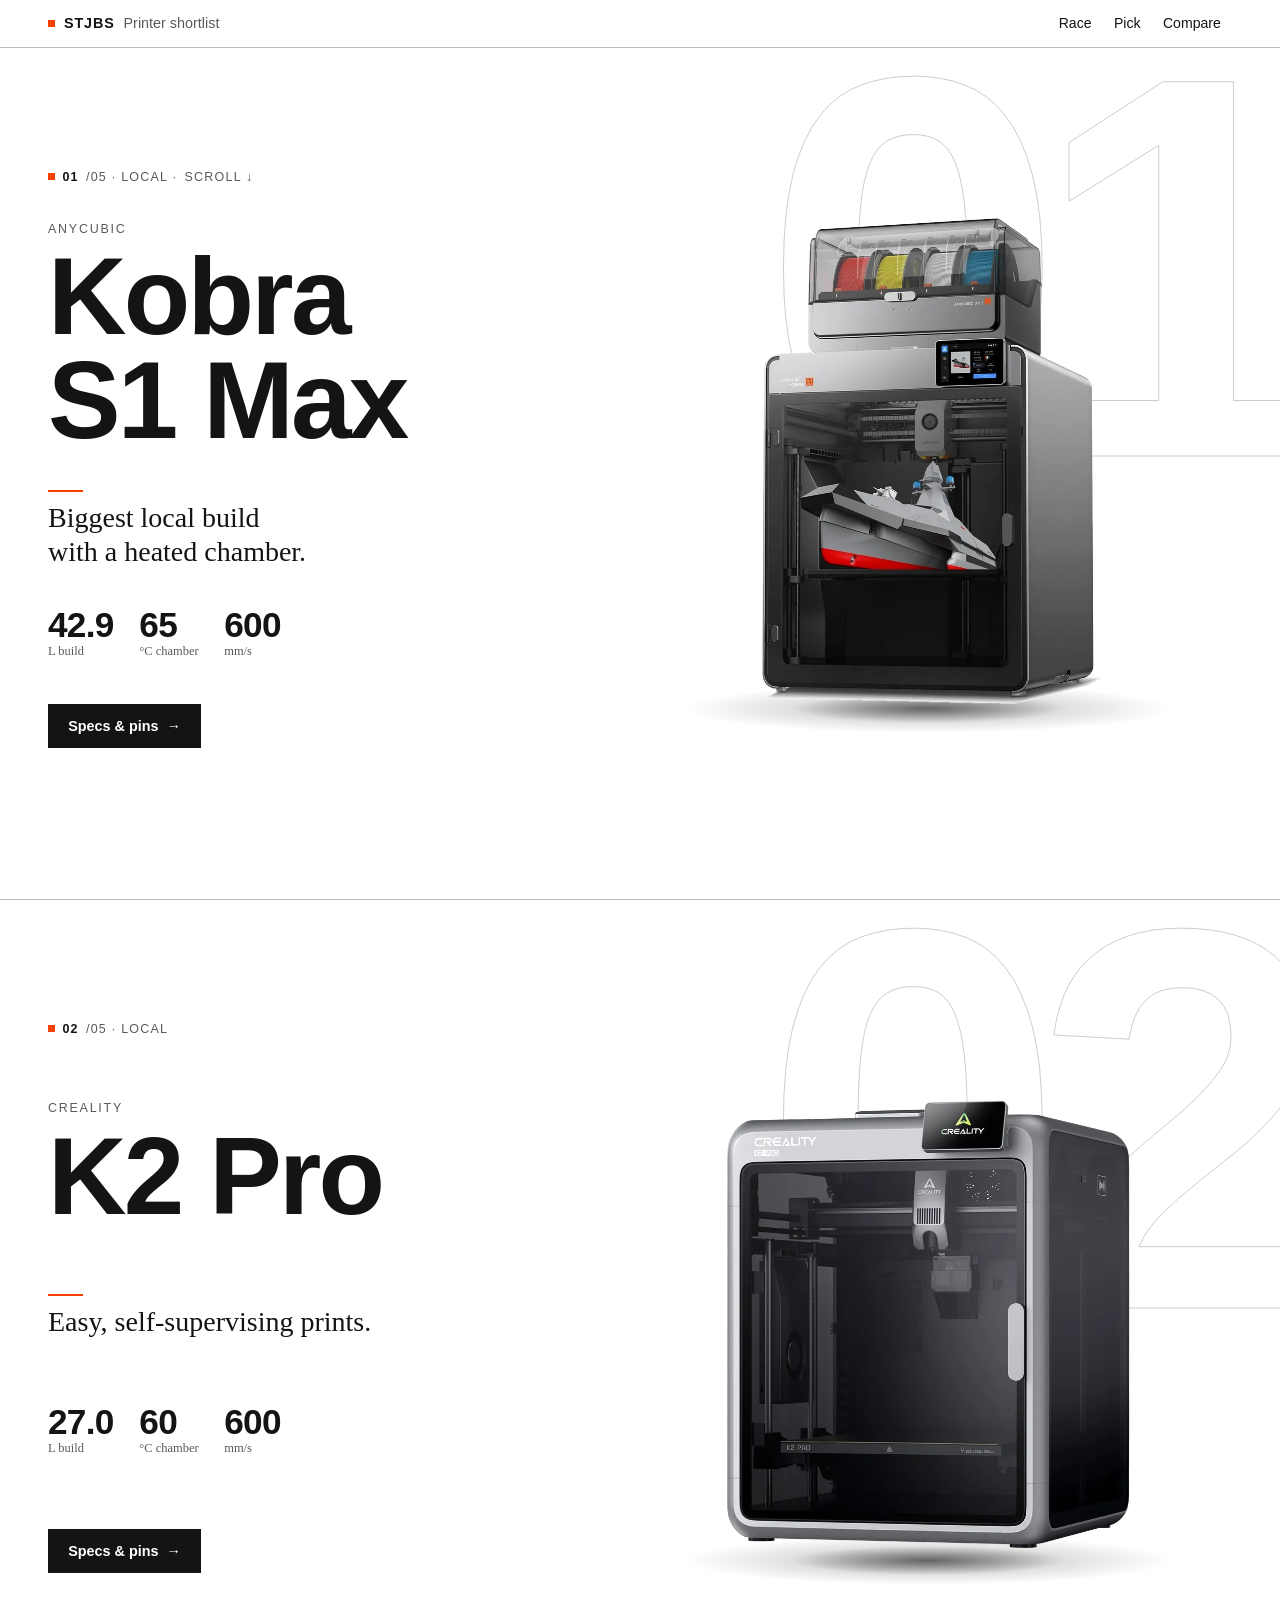
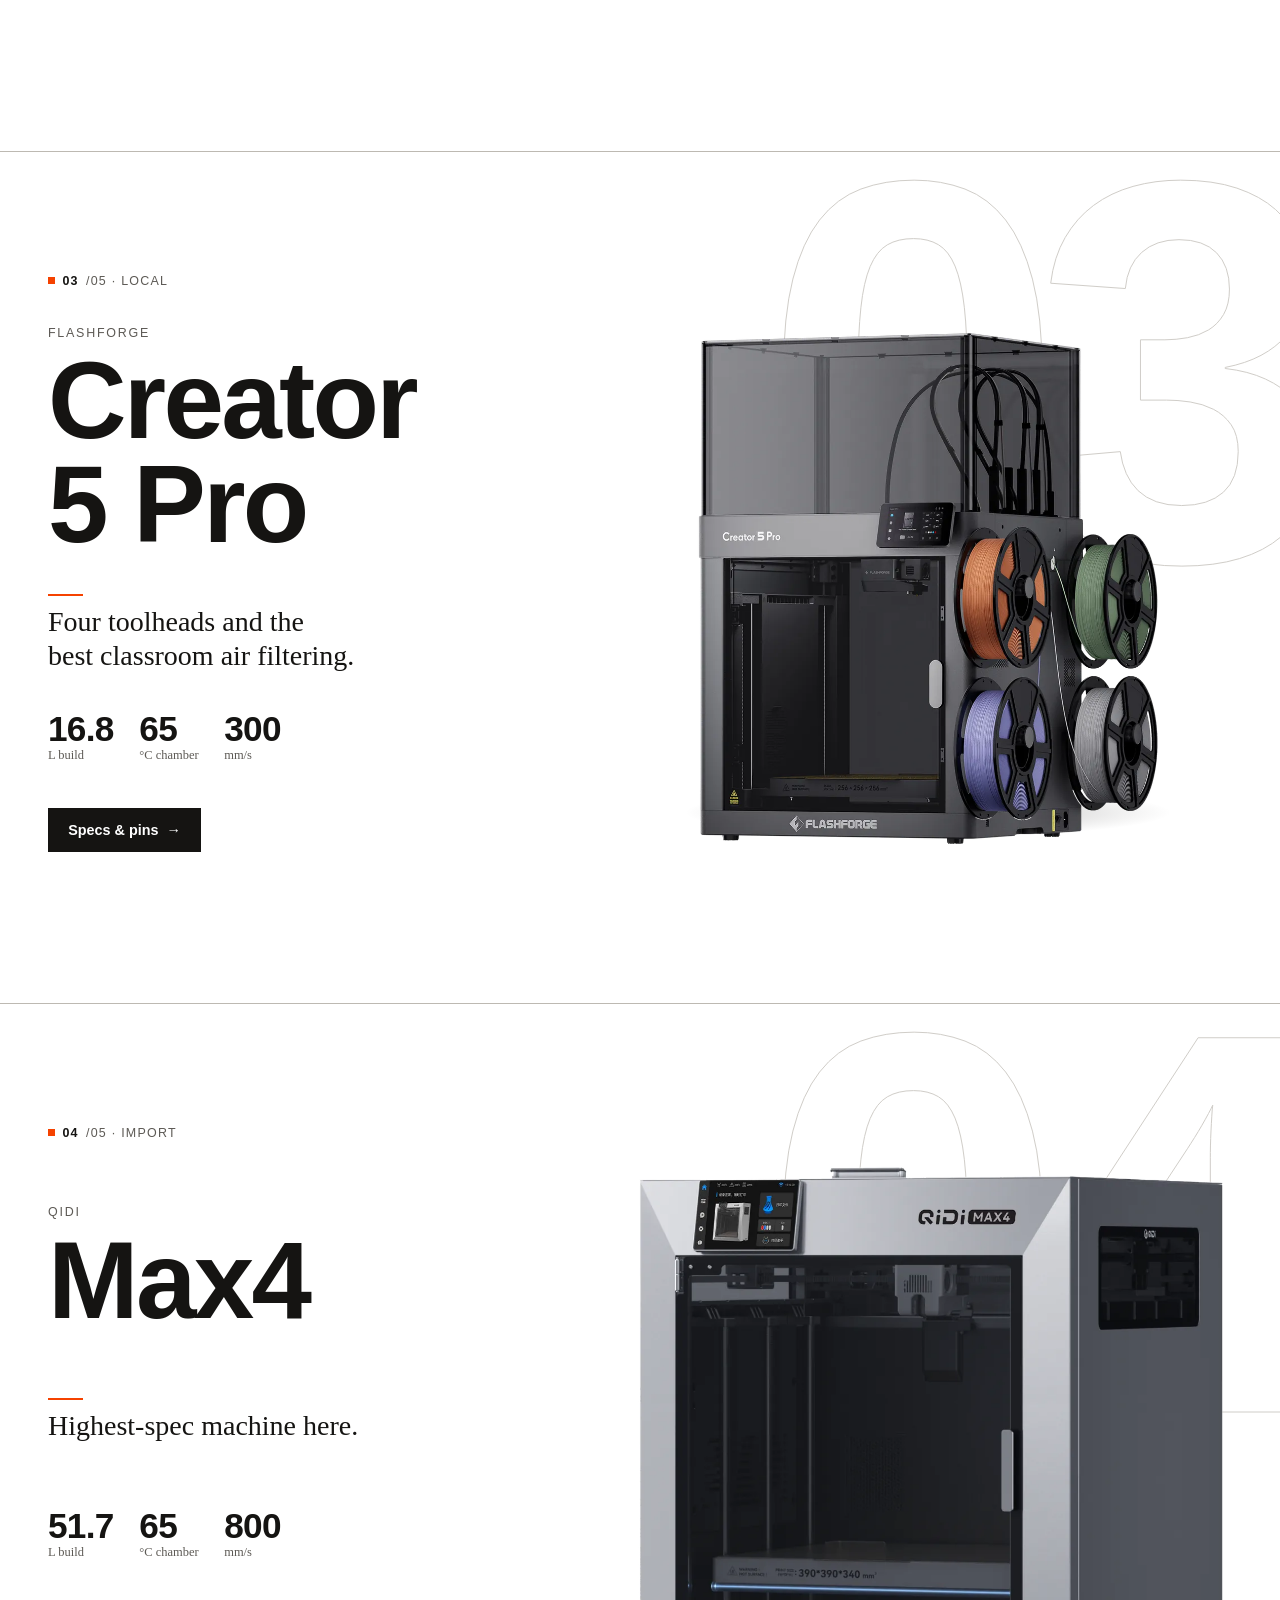
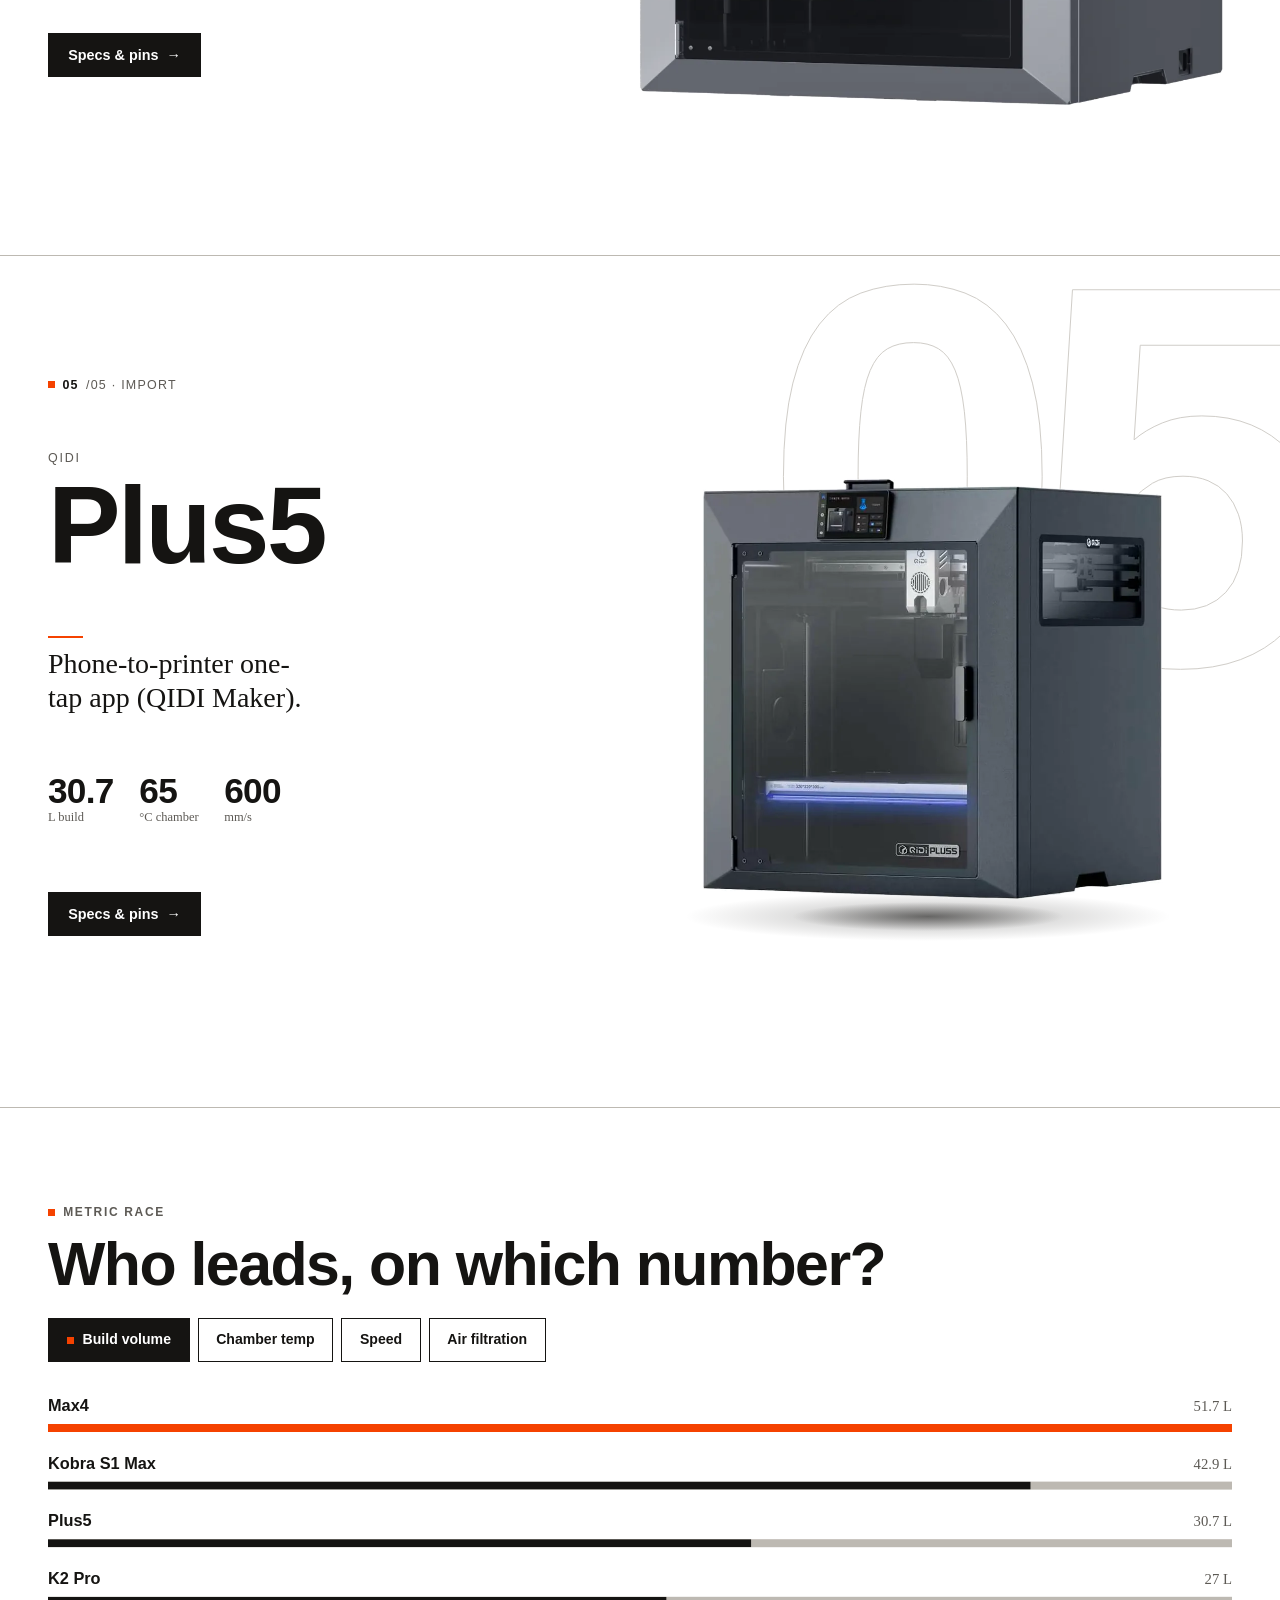
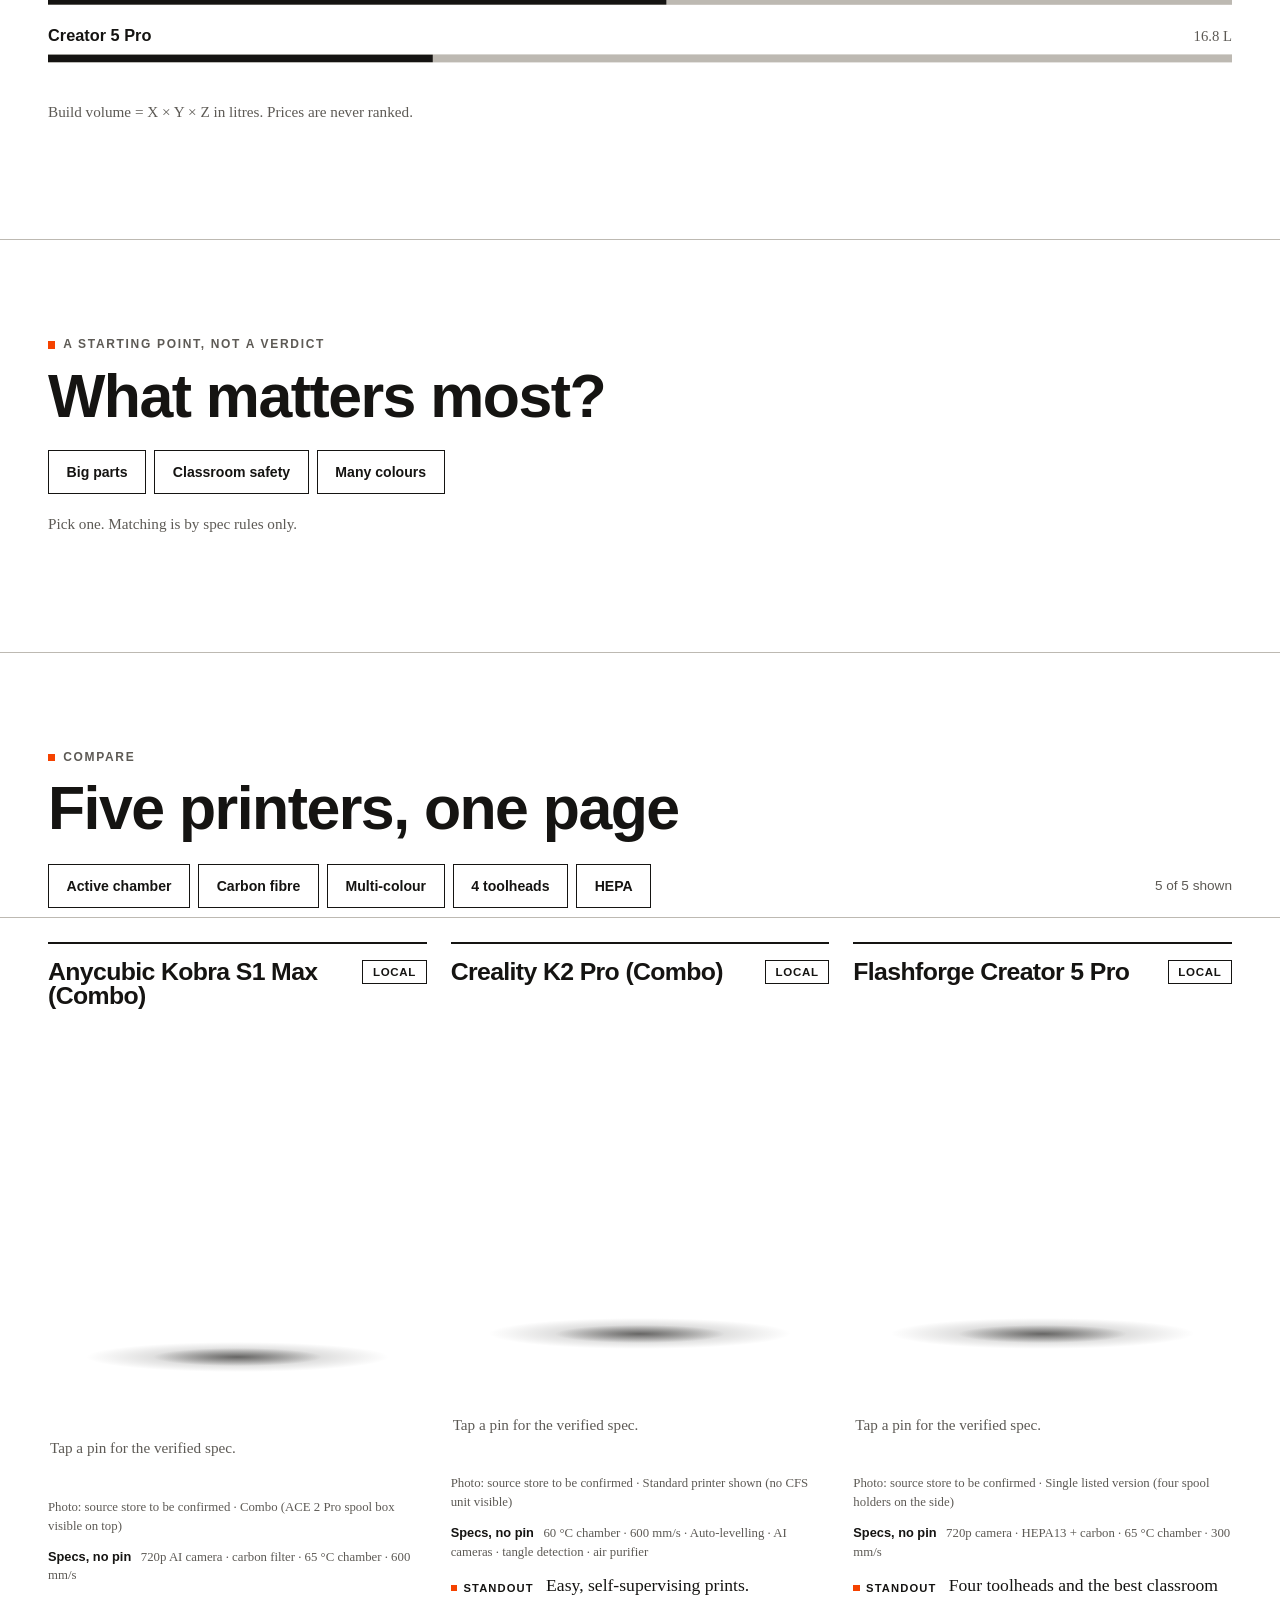
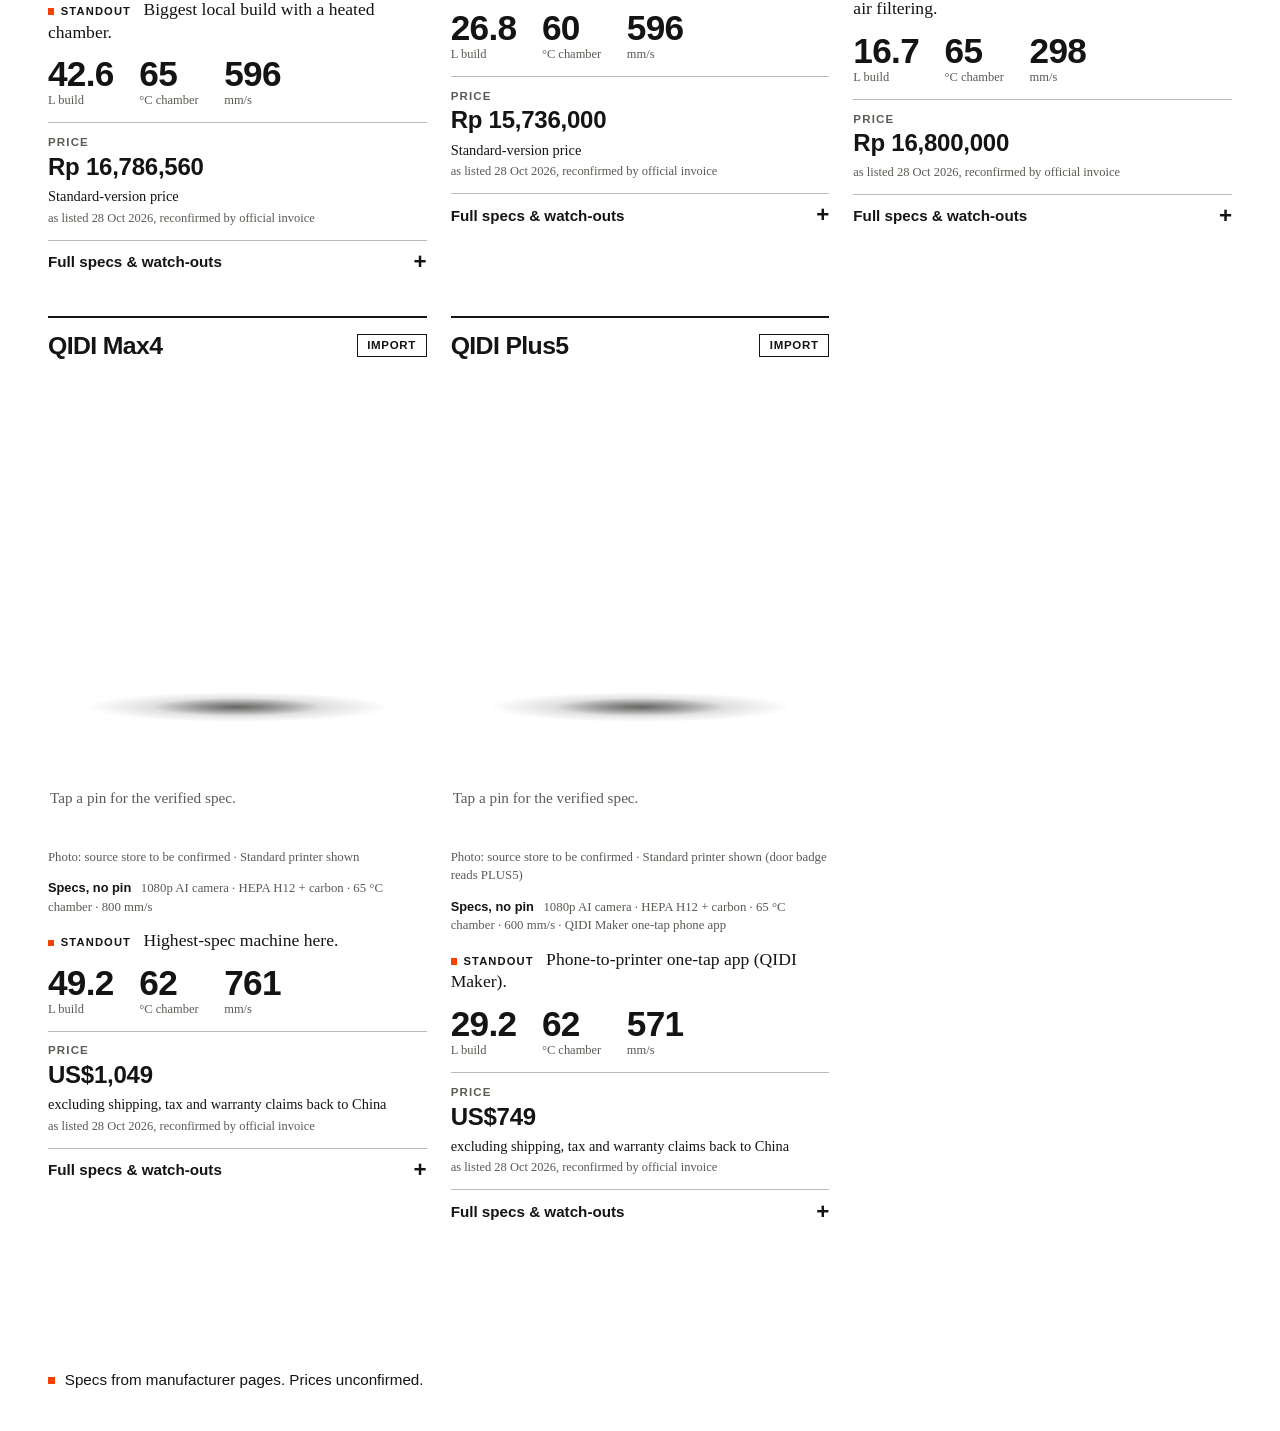
==== commit 011586fe: "Restyle to Ignite Coding design system: white page, flat rules, Franklin + Caladea, orange as small " ====
--- a/public/index.html
+++ b/public/index.html
@@ -4,14 +4,15 @@
 <meta charset="utf-8">
 <meta name="viewport" content="width=device-width,initial-scale=1">
 <title>STJBS Printer Shortlist</title>
-<meta name="description" content="Five 3D printers for STJBS Jakarta's first school printer: what makes each one stand out, with verified specs.">
-<meta name="theme-color" content="#0D0E10">
+<meta name="description" content="Five 3D printers for STJBS Jakarta's first school printer: what makes each one stand out, with specs from manufacturer pages.">
+<meta name="theme-color" content="#FFFFFF">
 <script>document.documentElement.className='js'</script>
-<link rel="preload" href="fonts/bricolage.woff2" as="font" type="font/woff2" crossorigin>
+<link rel="preload" href="fonts/franklin.woff2" as="font" type="font/woff2" crossorigin>
+<link rel="preload" href="fonts/caladea-400.woff2" as="font" type="font/woff2" crossorigin>
 <link rel="stylesheet" href="styles.css">
 </head>
 <body>
-<header class="top"><a class="mark" href="#top"><i></i>STJBS<span> Printers</span></a>
+<header class="top"><a class="mark" href="#top"><i></i>STJBS<span> Printer shortlist</span></a>
 <nav aria-label="Sections"><a href="#race">Race</a><a href="#pick">Pick</a><a href="#compare">Compare</a></nav></header>
 <main id="top">
 <div class="reel">
@@ -86,21 +87,21 @@
   </div>
 </section></div>
 
-<section class="dark" id="race"><div class="wrap">
+<section class="sec" id="race"><div class="wrap">
   <p class="eyebrow">Metric race</p><h2>Who leads, on which number?</h2>
   <div class="chips needs-js" role="group" aria-label="Metric"><button class="chip" data-m="b" aria-pressed="true">Build volume</button><button class="chip" data-m="c" aria-pressed="false">Chamber temp</button><button class="chip" data-m="s" aria-pressed="false">Speed</button><button class="chip" data-m="a" aria-pressed="false">Air filtration</button></div>
-  <ol class="race" aria-label="Ranking"><li data-i="0" data-b="42.9" data-c="65" data-s="600" data-a="2" data-at="carbon filter" style="--r:1;--v:0.8297872340425532"><span class="rn">Kobra S1 Max</span><span class="val">42.9 L</span><span class="bar"><i></i></span></li><li data-i="1" data-b="27" data-c="60" data-s="600" data-a="1" data-at="air purifier (type not stated)" style="--r:3;--v:0.5222437137330754"><span class="rn">K2 Pro</span><span class="val">27 L</span><span class="bar"><i></i></span></li><li data-i="2" data-b="16.8" data-c="65" data-s="300" data-a="4" data-at="HEPA13 + carbon" style="--r:4;--v:0.32495164410058025"><span class="rn">Creator 5 Pro</span><span class="val">16.8 L</span><span class="bar"><i></i></span></li><li data-i="3" data-b="51.7" data-c="65" data-s="800" data-a="3" data-at="HEPA H12 + carbon" style="--r:0;--v:1"><span class="rn">Max4</span><span class="val">51.7 L</span><span class="bar"><i></i></span></li><li data-i="4" data-b="30.7" data-c="65" data-s="600" data-a="3" data-at="HEPA H12 + carbon" style="--r:2;--v:0.5938104448742746"><span class="rn">Plus5</span><span class="val">30.7 L</span><span class="bar"><i></i></span></li></ol>
+  <ol class="race" aria-label="Ranking"><li data-i="0" data-b="42.9" data-c="65" data-s="600" data-a="2" data-at="carbon filter" class="" style="--r:1;--v:0.8297872340425532"><span class="rn">Kobra S1 Max</span><span class="val">42.9 L</span><span class="bar"><i></i></span></li><li data-i="1" data-b="27" data-c="60" data-s="600" data-a="1" data-at="air purifier (type not stated)" class="" style="--r:3;--v:0.5222437137330754"><span class="rn">K2 Pro</span><span class="val">27 L</span><span class="bar"><i></i></span></li><li data-i="2" data-b="16.8" data-c="65" data-s="300" data-a="4" data-at="HEPA13 + carbon" class="" style="--r:4;--v:0.32495164410058025"><span class="rn">Creator 5 Pro</span><span class="val">16.8 L</span><span class="bar"><i></i></span></li><li data-i="3" data-b="51.7" data-c="65" data-s="800" data-a="3" data-at="HEPA H12 + carbon" class="lead" style="--r:0;--v:1"><span class="rn">Max4</span><span class="val">51.7 L</span><span class="bar"><i></i></span></li><li data-i="4" data-b="30.7" data-c="65" data-s="600" data-a="3" data-at="HEPA H12 + carbon" class="" style="--r:2;--v:0.5938104448742746"><span class="rn">Plus5</span><span class="val">30.7 L</span><span class="bar"><i></i></span></li></ol>
   <p class="note" id="race-note" aria-live="polite">Build volume = X × Y × Z in litres. Prices are never ranked.</p>
 </div></section>
 
-<section class="dark pick needs-js" id="pick"><div class="wrap">
+<section class="sec needs-js" id="pick"><div class="wrap">
   <p class="eyebrow">A starting point, not a verdict</p><h2>What matters most?</h2>
   <div class="chips" role="group" aria-label="Priority"><button class="chip" data-p="big" aria-pressed="false">Big parts</button><button class="chip" data-p="safe" aria-pressed="false">Classroom safety</button><button class="chip" data-p="colour" aria-pressed="false">Many colours</button></div>
   <p class="note" id="pick-out" aria-live="polite">Pick one. Matching is by spec rules only.</p>
 </div></section>
 
 <section class="compare" id="compare"><div class="wrap">
-  <p class="eyebrow dk">Compare</p><h2>Five printers, one page</h2>
+  <p class="eyebrow">Compare</p><h2>Five printers, one page</h2>
   <div class="filters needs-js" role="group" aria-label="Filters"><button class="chip" data-f="active" aria-pressed="false">Active chamber</button><button class="chip" data-f="cf" aria-pressed="false">Carbon fibre</button><button class="chip" data-f="multi" aria-pressed="false">Multi-colour</button><button class="chip" data-f="four" aria-pressed="false">4 toolheads</button><button class="chip" data-f="hepa" aria-pressed="false">HEPA</button><span class="count-out" id="f-out" aria-live="polite"></span></div>
   <div class="grid">
 <article class="card" id="kobra" data-active="1" data-cf="1" data-multi="1" data-four="0" data-hepa="0" data-big="1" data-safe="0" data-colour="1">
@@ -190,7 +191,7 @@
 </article></div>
 </div></section>
 </main>
-<footer class="dark foot"><p>Specs from manufacturer pages. Prices unconfirmed.</p></footer>
+<footer class="foot"><p>Specs from manufacturer pages. Prices unconfirmed.</p></footer>
 <script src="app.js" defer></script>
 </body>
 </html>
--- a/public/styles.css
+++ b/public/styles.css
@@ -1,47 +1,51 @@
-@font-face{font-family:"Bricolage Grotesque";src:url(fonts/bricolage.woff2) format("woff2");font-weight:200 800;font-display:swap}
-:root{--ink:#0D0E10;--paper:#F3F2EE;--fire:#FF5B1F;--line:color-mix(in srgb,var(--ink) 14%,transparent);--mut:color-mix(in srgb,var(--ink) 62%,var(--paper));--tint:color-mix(in srgb,var(--ink) 5%,var(--paper));--pad:clamp(1rem,4vw,3rem);--ease:cubic-bezier(.2,.8,.2,1);--bar:3rem}
+@font-face{font-family:"Libre Franklin";src:url(fonts/franklin.woff2) format("woff2");font-weight:100 900;font-display:swap}
+@font-face{font-family:Caladea;src:url(fonts/caladea-400.woff2) format("woff2");font-weight:400;font-display:swap}
+@font-face{font-family:Caladea;src:url(fonts/caladea-700.woff2) format("woff2");font-weight:700;font-display:swap}
+:root{--ink:#151412;--mut:#5D5A55;--rule:#BDB9B2;--fire:#F54200;--paper:#fff;--pad:clamp(1rem,4vw,3rem);--ease:cubic-bezier(.2,.8,.2,1);--bar:3rem;--head:"Libre Franklin","Franklin Gothic Medium",Arial,sans-serif}
 *{box-sizing:border-box;margin:0}
 html{scroll-behavior:smooth;scroll-padding-top:6.5rem;-webkit-text-size-adjust:100%}
-body{background:var(--paper);color:var(--ink);font:400 1rem/1.45 "Bricolage Grotesque",system-ui,sans-serif;overflow-x:clip}
+body{background:var(--paper);color:var(--ink);font:400 1rem/1.45 Caladea,Cambria,Georgia,serif;overflow-x:clip}
 img{display:block}
 [hidden]{display:none!important}
 a{color:inherit}
 :focus-visible{outline:3px solid var(--fire);outline-offset:3px}
 .no-js .needs-js{display:none!important}
-h2,h3,.name{font-weight:800;letter-spacing:-.035em;line-height:.92}
-h2{font-size:clamp(2.2rem,8vw,4.2rem);text-wrap:balance}
+h2,h3,.name,.chip,.btn,.stats b,.eyebrow,.mark,.top nav,.tag,.badge,.price b,.idx,.rn,.spec summary,.tip b,.foot{font-family:var(--head)}
+h2,h3,.name{font-weight:600;letter-spacing:-.025em;line-height:.95}
+h2{font-size:clamp(2.1rem,7.5vw,3.8rem);text-wrap:balance}
 .wrap{max-width:76rem;margin:0 auto}
 
 /* bar */
-.top{position:sticky;top:0;z-index:30;height:var(--bar);background:var(--ink);color:var(--paper);display:flex;align-items:center;justify-content:space-between;padding:0 var(--pad)}
-.mark{display:flex;align-items:center;gap:.5rem;min-height:44px;font-weight:800;letter-spacing:.04em;text-decoration:none}
-.mark i{width:.7rem;height:.7rem;background:var(--fire)}
-.mark span{font-weight:400;opacity:.7;display:none}
+.top{position:sticky;top:0;z-index:30;height:var(--bar);background:var(--paper);border-bottom:.7pt solid var(--rule);display:flex;align-items:center;justify-content:space-between;padding:0 var(--pad)}
+.mark{display:flex;align-items:center;gap:.55rem;min-height:44px;font-weight:700;letter-spacing:.06em;text-decoration:none;font-size:.9rem}
+.mark i{width:.45rem;height:.45rem;background:var(--fire)}
+.mark span{font-weight:400;color:var(--mut);display:none;letter-spacing:0}
 .top nav{display:flex}
-.top nav a{min-height:44px;display:grid;place-items:center;padding:0 .7rem;font-size:.9rem;text-decoration:none;opacity:.85}
-.top nav a:hover{opacity:1}
+.top nav a{min-height:44px;display:grid;place-items:center;padding:0 .7rem;font-size:.88rem;text-decoration:none}
+.top nav a:hover{text-decoration:underline;text-underline-offset:.3em;text-decoration-color:var(--fire);text-decoration-thickness:2px}
 
 /* reel */
-.slide{position:relative;min-height:calc(100svh - var(--bar));display:grid;padding:1.25rem var(--pad) 1.5rem;overflow:clip;background:var(--paper)}
-.slide:nth-child(even){background:var(--tint)}
+.slide{position:relative;min-height:calc(100svh - var(--bar));display:grid;padding:1.25rem var(--pad) 1.5rem;overflow:clip;background:var(--paper);border-bottom:.7pt solid var(--rule)}
 .slide-in{position:relative;z-index:1;display:grid;gap:.7rem;align-content:center;grid-template-areas:"idx" "name" "stage" "head" "stats" "more";max-width:76rem;width:100%;margin:0 auto}
-.idx{grid-area:idx;font-size:.8rem;letter-spacing:.08em;text-transform:uppercase;display:flex;gap:.4rem;align-items:center}
-.idx b{background:var(--fire);color:var(--ink);padding:.15rem .5rem}
+.idx{grid-area:idx;font-size:.78rem;letter-spacing:.1em;text-transform:uppercase;display:flex;gap:.45rem;align-items:center;color:var(--mut)}
+.idx b{color:var(--ink);display:flex;align-items:center;gap:.45rem}
+.idx b::before{content:"";width:.45rem;height:.45rem;background:var(--fire)}
 .cue{color:var(--mut)}
-.name{grid-area:name;font-size:clamp(3rem,14.5vw,6.5rem);text-wrap:balance}
-.name small{display:block;font-size:.8rem;font-weight:600;letter-spacing:.14em;text-transform:uppercase;color:var(--mut);margin-bottom:.5rem}
+.name{grid-area:name;font-size:clamp(2.9rem,14vw,6.5rem);text-wrap:balance}
+.name small{display:block;font-size:.78rem;font-weight:500;letter-spacing:.14em;text-transform:uppercase;color:var(--mut);margin-bottom:.6rem}
 .stage{grid-area:stage;min-height:0}
-.headline{grid-area:head;font-size:clamp(1.2rem,4.6vw,1.8rem);font-weight:500;line-height:1.15;max-width:22ch;text-wrap:balance}
+.headline{grid-area:head;font-size:clamp(1.2rem,4.6vw,1.75rem);line-height:1.2;max-width:24ch;text-wrap:balance;padding-top:.7rem;position:relative}
+.headline::before{content:"";position:absolute;top:0;left:0;width:2.2rem;height:2px;background:var(--fire)}
 .slide-in>div:nth-of-type(2){grid-area:stats}
-.more{grid-area:more;display:flex;gap:.6rem;flex-wrap:wrap}
-.ghost{position:absolute;right:-.04em;top:1rem;z-index:0;font-weight:800;font-size:clamp(14rem,62vw,34rem);line-height:.75;letter-spacing:-.06em;color:transparent;-webkit-text-stroke:1.5px color-mix(in srgb,var(--ink) 12%,transparent);pointer-events:none;user-select:none}
+.more{grid-area:more;display:flex;gap:.6rem;flex-wrap:wrap;margin-top:.4rem}
+.ghost{position:absolute;right:-.04em;top:1rem;z-index:0;font:600 clamp(14rem,62vw,34rem)/.75 var(--head);letter-spacing:-.06em;color:transparent;-webkit-text-stroke:1px var(--rule);opacity:.7;pointer-events:none;user-select:none}
 
-.stats{list-style:none;padding:0;display:flex;gap:1.4rem;flex-wrap:wrap}
+.stats{list-style:none;padding:0;display:flex;gap:1.6rem;flex-wrap:wrap}
 .stats li{display:grid}
-.stats b{font-size:clamp(1.6rem,6vw,2.3rem);font-weight:700;letter-spacing:-.03em;line-height:1;font-variant-numeric:tabular-nums}
+.stats b{font-size:clamp(1.6rem,6vw,2.2rem);font-weight:600;letter-spacing:-.02em;line-height:1;font-variant-numeric:tabular-nums}
 .stats span{font-size:.78rem;color:var(--mut)}
 
-.btn{display:inline-flex;align-items:center;gap:.5rem;min-height:44px;padding:0 1.2rem;border-radius:99px;background:var(--ink);color:var(--paper);font:600 .95rem/1 inherit;font-family:inherit;text-decoration:none;border:1.5px solid var(--ink);cursor:pointer}
+.btn{display:inline-flex;align-items:center;gap:.5rem;min-height:44px;padding:0 1.2rem;background:var(--ink);color:var(--paper);font:600 .9rem/1 var(--head);text-decoration:none;border:1.5px solid var(--ink);cursor:pointer}
 .btn span{transition:transform .25s var(--ease)}
 .btn:hover span{transform:translateX(4px)}
 .btn.line{background:transparent;color:var(--ink)}
@@ -50,74 +54,77 @@
 .photo{position:relative;aspect-ratio:1;width:min(100%,52svh);margin-inline:auto;touch-action:pan-y;--tx:0;--ty:0}
 .tilt{position:absolute;inset:0;transform-style:preserve-3d;transform:perspective(900px) rotateX(calc(var(--ty)*-7deg)) rotateY(calc(var(--tx)*9deg));transition:transform .35s var(--ease)}
 .tilt img{position:absolute;inset:0;width:100%;height:100%;object-fit:contain}
-.shade{position:absolute;left:10%;right:10%;bottom:7%;height:8%;background:radial-gradient(closest-side,rgba(13,14,16,.3),transparent);transform:translate(calc(var(--tx)*-16px),calc(var(--ty)*-5px));transition:transform .35s var(--ease)}
-.shade::after{content:"";position:absolute;inset:20% 22%;background:radial-gradient(closest-side,rgba(13,14,16,.5),transparent);transform:translate(calc(var(--tx)*-10px),0)}
+.shade{position:absolute;left:10%;right:10%;bottom:7%;height:8%;background:radial-gradient(closest-side,rgba(21,20,18,.3),transparent);transform:translate(calc(var(--tx)*-16px),calc(var(--ty)*-5px));transition:transform .35s var(--ease)}
+.shade::after{content:"";position:absolute;inset:20% 22%;background:radial-gradient(closest-side,rgba(21,20,18,.5),transparent);transform:translate(calc(var(--tx)*-10px),0)}
 
 /* pins */
 .pin{position:absolute;left:var(--x);top:var(--y);width:44px;height:44px;margin:-22px 0 0 -22px;display:grid;place-items:center;transform:translateZ(36px);text-decoration:none}
-.pin::before,.pin::after{content:"";grid-area:1/1;width:16px;height:16px;border-radius:50%}
-.pin::before{background:var(--fire);border:2.5px solid var(--ink);box-shadow:0 0 0 2px var(--paper);transition:transform .25s var(--ease)}
+.pin::before,.pin::after{content:"";grid-area:1/1;width:14px;height:14px}
+.pin::before{background:var(--fire);border:2px solid var(--ink);box-shadow:0 0 0 2px var(--paper);transition:transform .25s var(--ease)}
 .pin::after{border:2px solid var(--fire);animation:ping 2.2s ease-out infinite}
 .pin[aria-expanded=true]::before{transform:scale(1.4)}
 @keyframes ping{from{transform:scale(1);opacity:.9}to{transform:scale(3.4);opacity:0}}
 .tips{min-height:4.6rem;display:grid;align-items:center}
-.tip{display:none;padding:.7rem .9rem;background:var(--paper);border-left:4px solid var(--fire);font-size:.92rem}
-.tip b{display:block;font-size:.72rem;letter-spacing:.1em;text-transform:uppercase;color:var(--mut)}
+.tip{display:none;padding:.65rem .9rem;border:.7pt solid var(--rule);border-left:2px solid var(--fire);font-size:.95rem}
+.tip b{display:block;font-size:.72rem;font-weight:600;letter-spacing:.1em;text-transform:uppercase;color:var(--mut)}
 .tip.on,.tip:target{display:block}
 .tips:has(.tip:target) .hint{display:none}
-.hint{border-left-color:var(--line);color:var(--mut);background:none}
+.hint{border-color:transparent;color:var(--mut);padding-left:0}
 
-/* dark sections */
-.dark{background:var(--ink);color:var(--paper);padding:clamp(3rem,10vw,6.5rem) var(--pad)}
-.eyebrow{font-size:.78rem;letter-spacing:.14em;text-transform:uppercase;color:var(--fire);margin-bottom:.8rem;font-weight:600}
-.eyebrow.dk{color:var(--mut)}
+/* sections */
+.sec{padding:clamp(3rem,10vw,6rem) var(--pad);border-bottom:.7pt solid var(--rule)}
+.eyebrow{display:flex;align-items:center;gap:.5rem;font-size:.75rem;letter-spacing:.14em;text-transform:uppercase;color:var(--mut);margin-bottom:.9rem;font-weight:600}
+.eyebrow::before{content:"";width:.45rem;height:.45rem;background:var(--fire)}
 .chips,.filters{display:flex;flex-wrap:wrap;gap:.5rem;margin-top:1.5rem}
-.chip{min-height:44px;padding:0 1.1rem;border-radius:99px;border:1.5px solid currentColor;background:transparent;color:inherit;font:600 .92rem/1 inherit;font-family:inherit;cursor:pointer;white-space:nowrap;transition:background-color .2s,color .2s}
-.dark .chip[aria-pressed=true]{background:var(--fire);border-color:var(--fire);color:var(--ink)}
-.compare .chip[aria-pressed=true]{background:var(--ink);border-color:var(--ink);color:var(--paper)}
-.compare .chip[aria-pressed=true]::before{content:"";width:.5rem;height:.5rem;background:var(--fire);display:inline-block;margin-right:.5rem}
-.note{margin-top:1.2rem;color:color-mix(in srgb,var(--paper) 68%,var(--ink));font-size:.92rem;min-height:2.6em}
-.note a{color:var(--paper)}
+.chip{min-height:44px;padding:0 1.1rem;border:1.5px solid var(--ink);background:var(--paper);color:var(--ink);font:600 .88rem/1 var(--head);cursor:pointer;white-space:nowrap;transition:background-color .2s,color .2s}
+.chip[aria-pressed=true]{background:var(--ink);color:var(--paper)}
+.chip[aria-pressed=true]::before{content:"";width:.45rem;height:.45rem;background:var(--fire);display:inline-block;margin-right:.55rem}
+.note{margin-top:1.2rem;color:var(--mut);font-size:.95rem;min-height:2.8em}
+.note a{color:var(--ink);text-decoration-color:var(--fire);text-underline-offset:.2em}
 .race{--h:3.6rem;position:relative;list-style:none;padding:0;height:calc(var(--h)*5);margin-top:2rem}
 .race li{position:absolute;inset:0 0 auto;height:var(--h);display:grid;grid-template-columns:1fr auto;align-content:start;row-gap:.4rem;transform:translateY(calc(var(--r)*var(--h)));transition:transform .8s var(--ease)}
-.rn{font-weight:700;font-size:1.05rem}
-.val{font-variant-numeric:tabular-nums;color:color-mix(in srgb,var(--paper) 75%,var(--ink));font-size:.92rem;align-self:end}
-.bar{grid-column:1/-1;height:.55rem;background:color-mix(in srgb,var(--paper) 14%,var(--ink));overflow:hidden}
-.bar i{display:block;height:100%;background:var(--fire);transform-origin:left;transform:scaleX(var(--v));transition:transform .9s var(--ease)}
+.rn{font-weight:600;font-size:1.02rem}
+.val{font-variant-numeric:tabular-nums;color:var(--mut);font-size:.92rem;align-self:end}
+.bar{grid-column:1/-1;height:.5rem;background:var(--rule);overflow:hidden}
+.bar i{display:block;height:100%;background:var(--ink);transform-origin:left;transform:scaleX(var(--v));transition:transform .9s var(--ease)}
+.race li.lead .bar i{background:var(--fire)}
 
 /* compare */
-.compare{padding:clamp(3rem,10vw,6.5rem) var(--pad)}
-.filters{position:sticky;top:var(--bar);z-index:20;background:var(--paper);margin:1rem calc(var(--pad)*-1) 1.5rem;padding:.6rem var(--pad);flex-wrap:nowrap;overflow-x:auto;scrollbar-width:none;align-items:center;border-bottom:1px solid var(--line)}
+.compare{padding:clamp(3rem,10vw,6rem) var(--pad)}
+.filters{position:sticky;top:var(--bar);z-index:20;background:var(--paper);margin:1rem calc(var(--pad)*-1) 1.5rem;padding:.6rem var(--pad);flex-wrap:nowrap;overflow-x:auto;scrollbar-width:none;align-items:center;border-bottom:.7pt solid var(--rule)}
 .filters::-webkit-scrollbar{display:none}
-.count-out{margin-left:auto;padding-left:.8rem;font-size:.85rem;color:var(--mut);white-space:nowrap}
-.grid{display:grid;gap:1.25rem;align-items:start;grid-template-columns:minmax(0,1fr)}
-.card{display:grid;gap:.8rem;background:var(--tint);border:1px solid var(--line);border-radius:1.25rem;padding:1.1rem;scroll-margin-top:7rem;transition:opacity .4s,transform .5s var(--ease)}
-.card.dim{opacity:.2;transform:scale(.97)}
-.card.match{outline:3px solid var(--fire);outline-offset:3px}
+.count-out{margin-left:auto;padding-left:.8rem;font:.85rem var(--head);color:var(--mut);white-space:nowrap}
+.grid{display:grid;gap:2rem 1.5rem;align-items:start;grid-template-columns:minmax(0,1fr)}
+.card{display:grid;gap:.8rem;border-top:2px solid var(--ink);padding-top:1rem;scroll-margin-top:7rem;transition:opacity .4s,transform .5s var(--ease)}
+.card.dim{opacity:.25;transform:scale(.98)}
+.card.match{box-shadow:inset 0 3px 0 var(--fire);border-top-color:var(--fire)}
 .chead{display:flex;justify-content:space-between;align-items:flex-start;gap:.6rem}
-.card h3{font-size:1.6rem}
-.badge{border:1.5px solid var(--ink);border-radius:99px;padding:.15rem .7rem;font-size:.75rem;font-weight:600}
+.card h3{font-size:1.55rem}
+.badge{border:.7pt solid var(--ink);padding:.15rem .6rem;font-size:.72rem;font-weight:600;letter-spacing:.06em;text-transform:uppercase}
 .card .photo{width:100%}
-.credit,.nopin{font-size:.78rem;color:var(--mut)}
-.nopin b{color:var(--ink);margin-right:.4rem}
-.tag{display:inline-block;background:var(--ink);color:var(--fire);font-size:.7rem;letter-spacing:.1em;text-transform:uppercase;font-weight:700;padding:.15rem .5rem;margin-right:.4rem}
-.tag.out{background:none;color:var(--ink);border:1.5px solid var(--ink)}
-.standout{font-size:1.1rem;font-weight:500;line-height:1.25}
-.price{display:grid;gap:.1rem;border-top:1px solid var(--line);padding-top:.8rem}
-.price span{font-size:.72rem;letter-spacing:.1em;text-transform:uppercase;color:var(--mut)}
-.price b{font-size:1.5rem;letter-spacing:-.02em}
-.price em{font-style:normal;font-size:.85rem}
-.price small{font-size:.75rem;color:var(--mut)}
-.spec summary{min-height:44px;display:flex;align-items:center;justify-content:space-between;cursor:pointer;font-weight:700;list-style:none;border-top:1px solid var(--line)}
+.credit,.nopin{font-size:.8rem;color:var(--mut)}
+.nopin b{color:var(--ink);margin-right:.4rem;font-family:var(--head)}
+.tag{display:inline-flex;align-items:center;gap:.4rem;font-size:.7rem;letter-spacing:.1em;text-transform:uppercase;font-weight:600;margin-right:.5rem}
+.tag::before{content:"";width:.4rem;height:.4rem;background:var(--fire)}
+.tag.out::before{background:var(--ink)}
+.standout{font-size:1.1rem;line-height:1.3}
+.price{display:grid;gap:.1rem;border-top:.7pt solid var(--rule);padding-top:.8rem}
+.price span{font:600 .72rem var(--head);letter-spacing:.1em;text-transform:uppercase;color:var(--mut)}
+.price b{font-size:1.5rem;font-weight:600;letter-spacing:-.01em}
+.price em{font-style:normal;font-size:.9rem}
+.price small{font-size:.78rem;color:var(--mut)}
+.spec summary{min-height:44px;display:flex;align-items:center;justify-content:space-between;cursor:pointer;font-weight:600;list-style:none;border-top:.7pt solid var(--rule);font-size:.95rem}
 .spec summary::-webkit-details-marker{display:none}
 .spec summary::after{content:"+";font-size:1.4rem;transition:transform .3s var(--ease)}
 .spec[open] summary::after{transform:rotate(45deg)}
-.spec dl{display:grid;grid-template-columns:auto 1fr;gap:.35rem 1rem;font-size:.9rem;margin:.4rem 0 1rem}
+.spec dl{display:grid;grid-template-columns:auto 1fr;gap:.4rem 1rem;font-size:.95rem;margin:.4rem 0 1rem}
 .spec dt{color:var(--mut)}
 .spec dd.ns{color:var(--mut);font-style:italic}
-.spec ul{padding-left:1.1rem;font-size:.9rem;margin-top:.5rem}
+.spec ul{padding-left:1.1rem;font-size:.95rem;margin-top:.5rem}
 .watch{margin-top:.4rem}
-.foot{font-size:1rem;text-align:center;padding-block:2.5rem}
+.foot{font-size:.95rem;padding:2.5rem var(--pad);color:var(--ink)}
+.foot p{max-width:76rem;margin:0 auto;display:flex;align-items:center;gap:.6rem}
+.foot p::before{content:"";width:.45rem;height:.45rem;background:var(--fire);flex:none}
 ::view-transition-group(card){animation-duration:.45s;animation-timing-function:var(--ease)}
 
 @media(min-width:40rem){.mark span{display:inline}.grid{grid-template-columns:repeat(2,minmax(0,1fr))}}
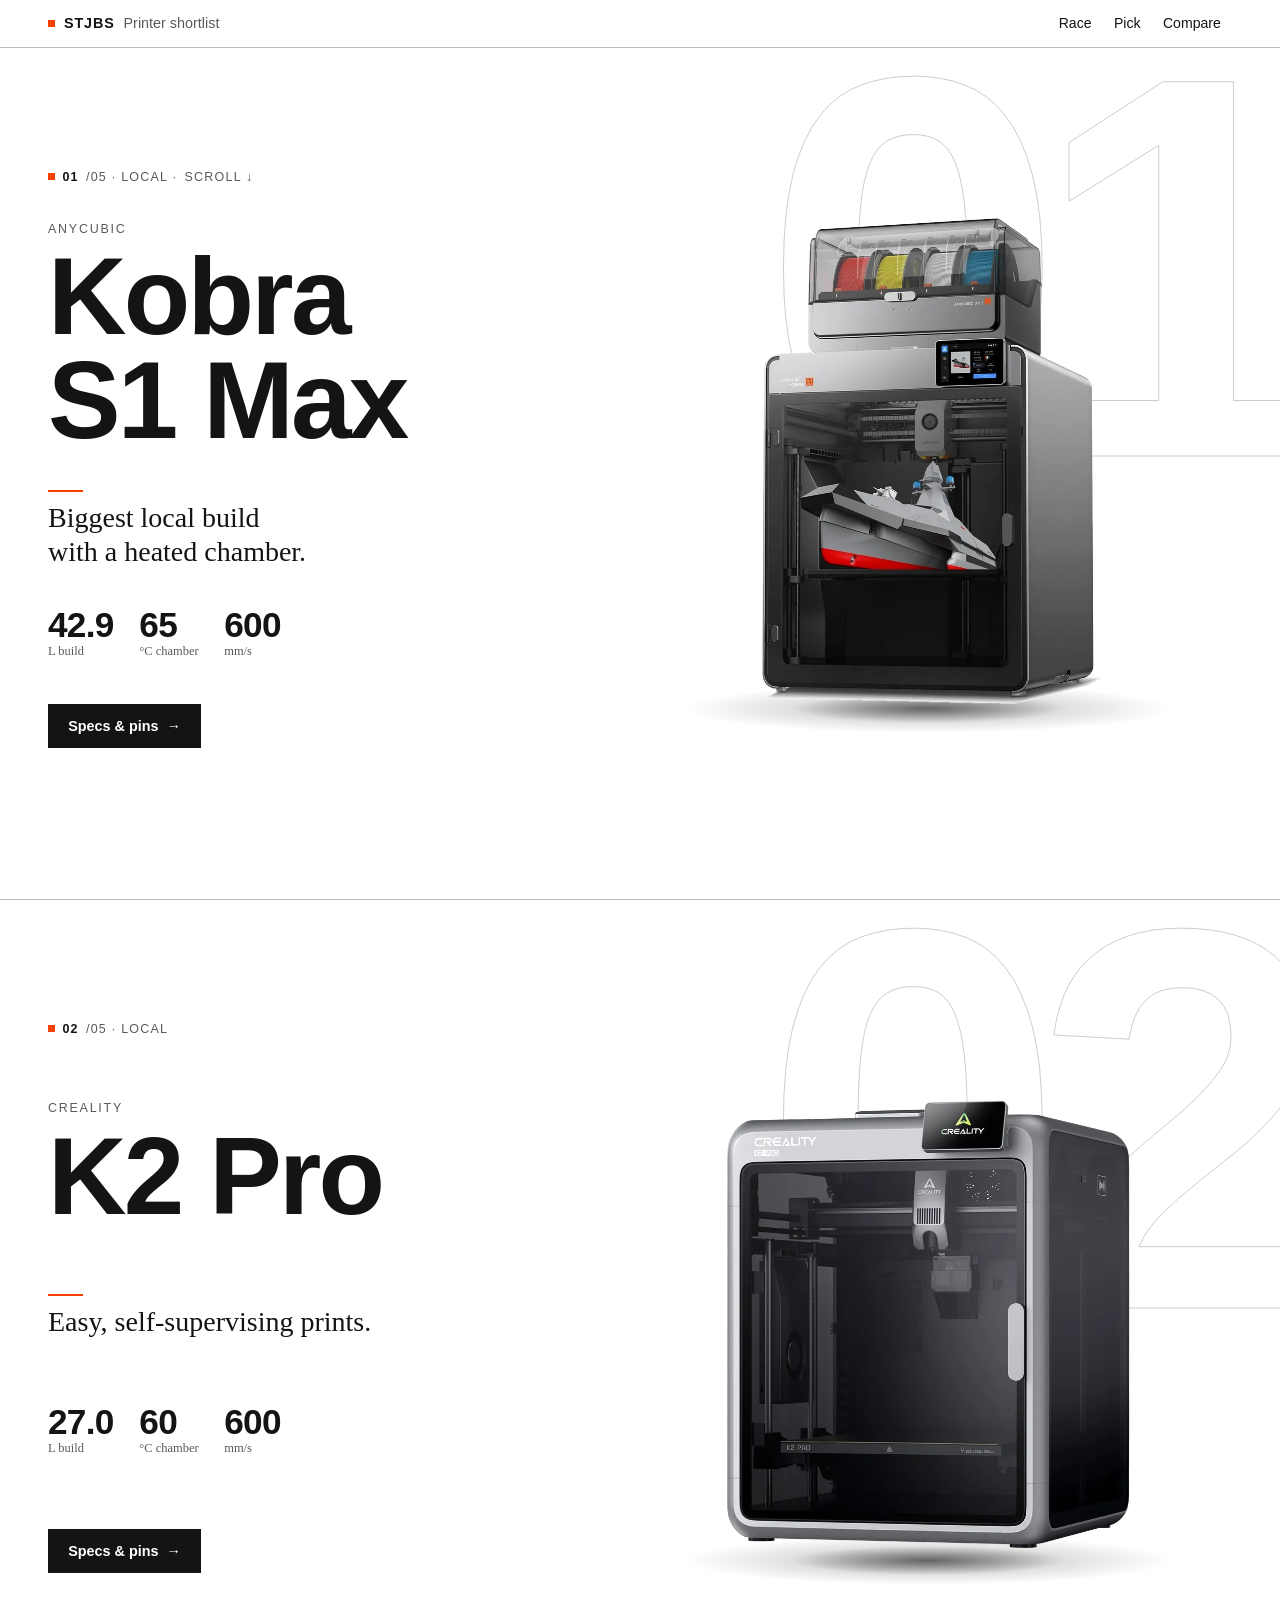
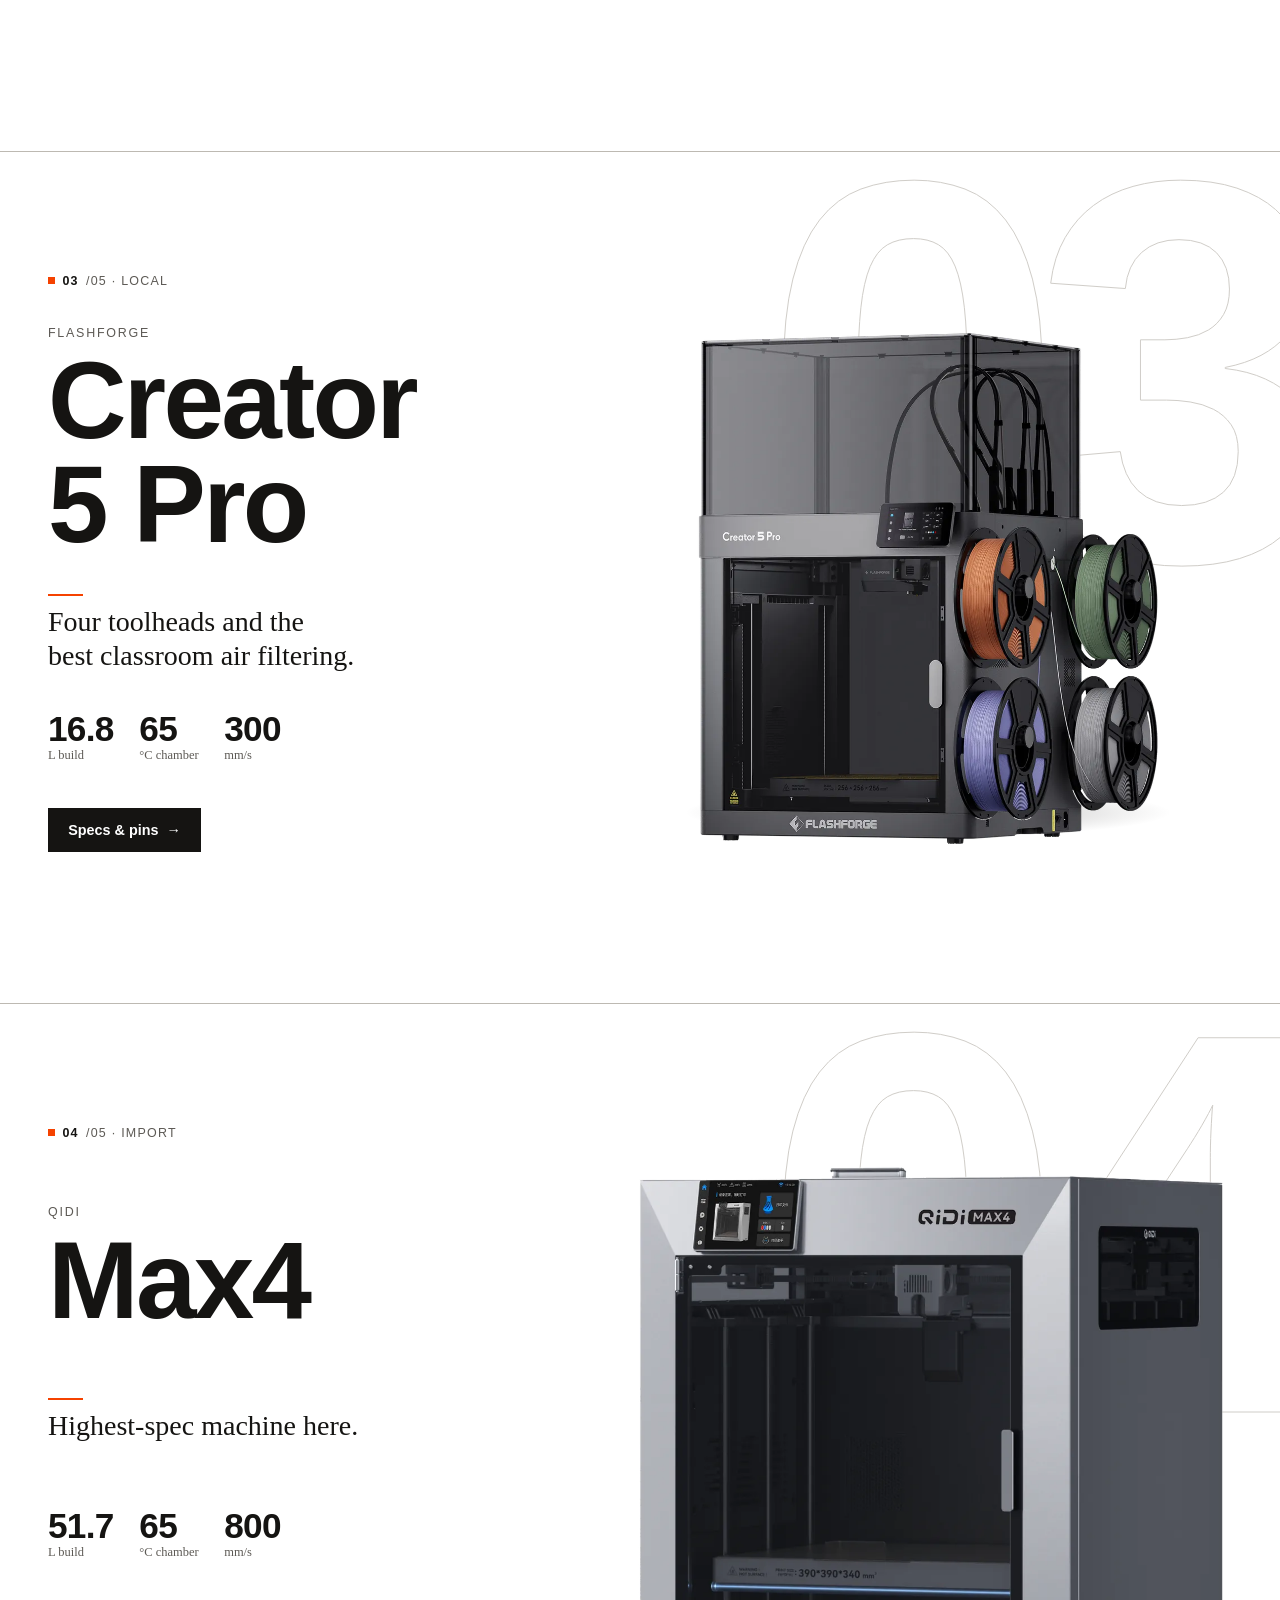
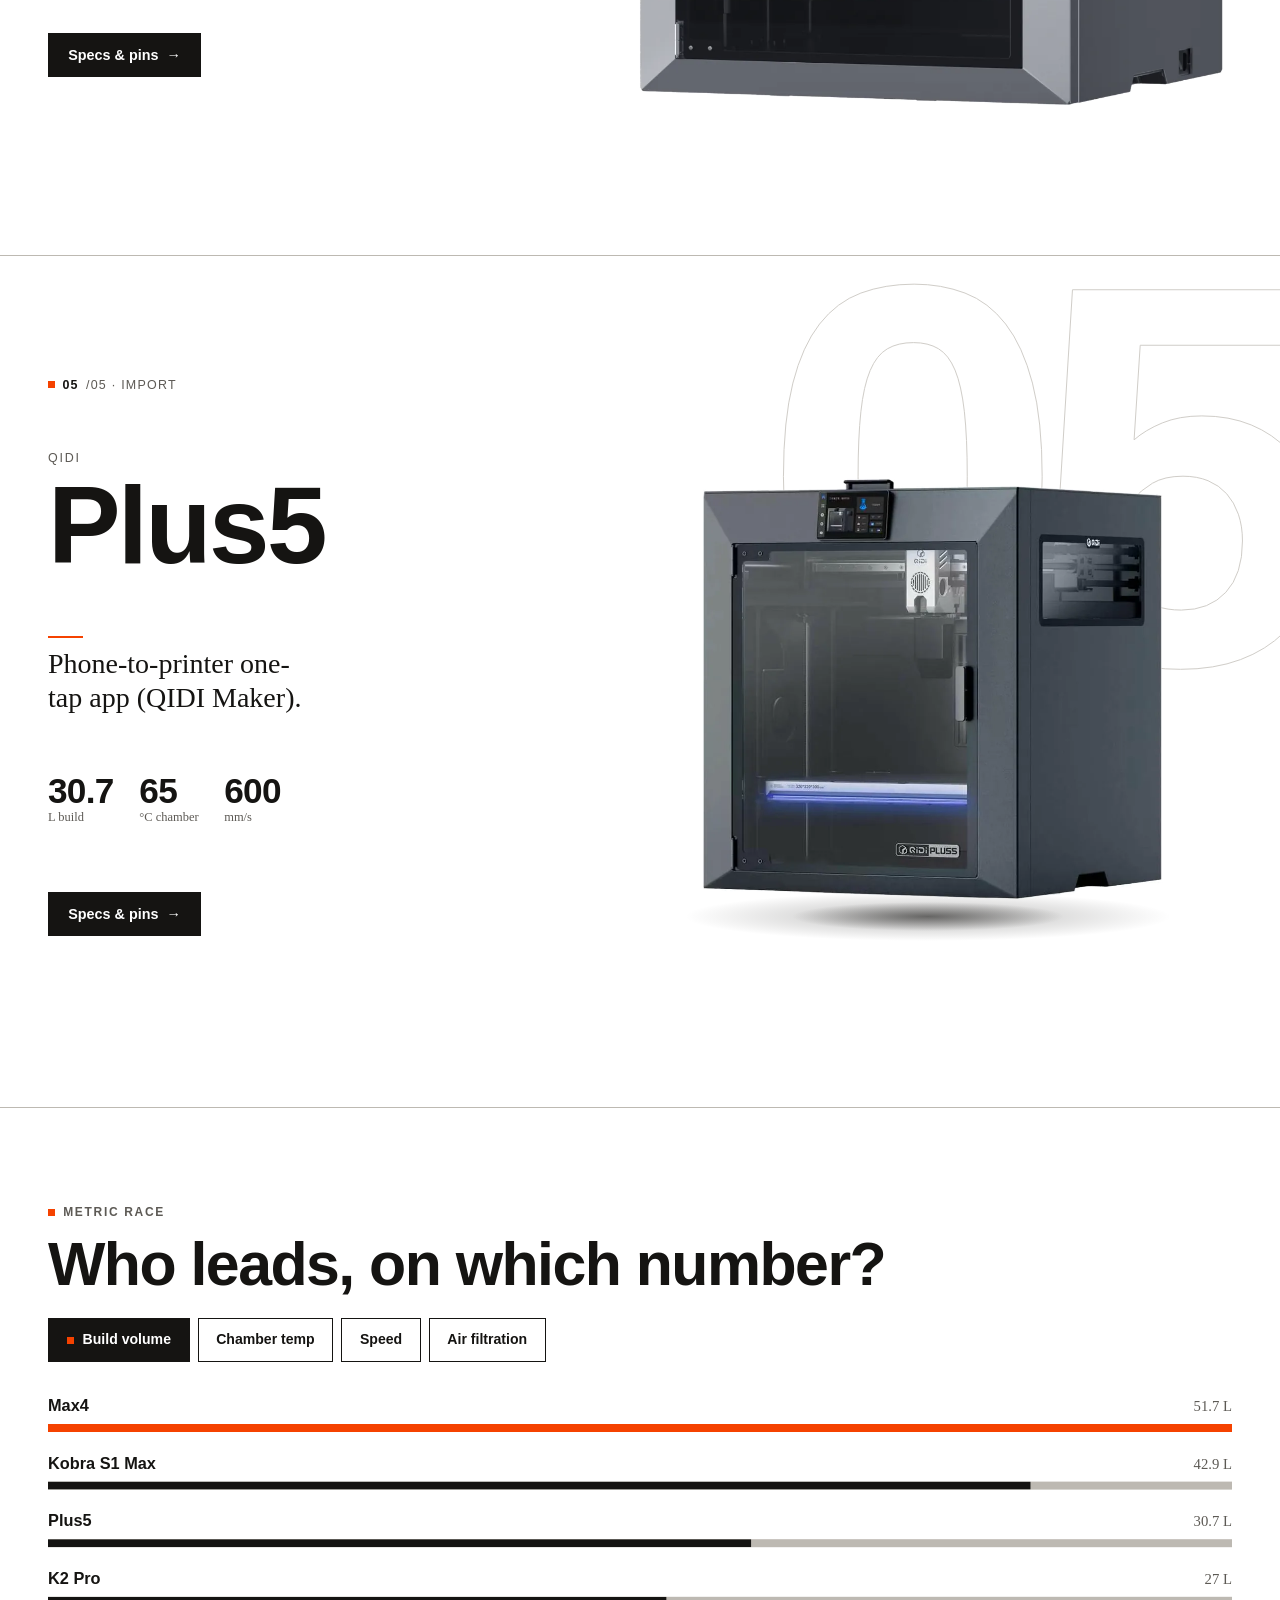
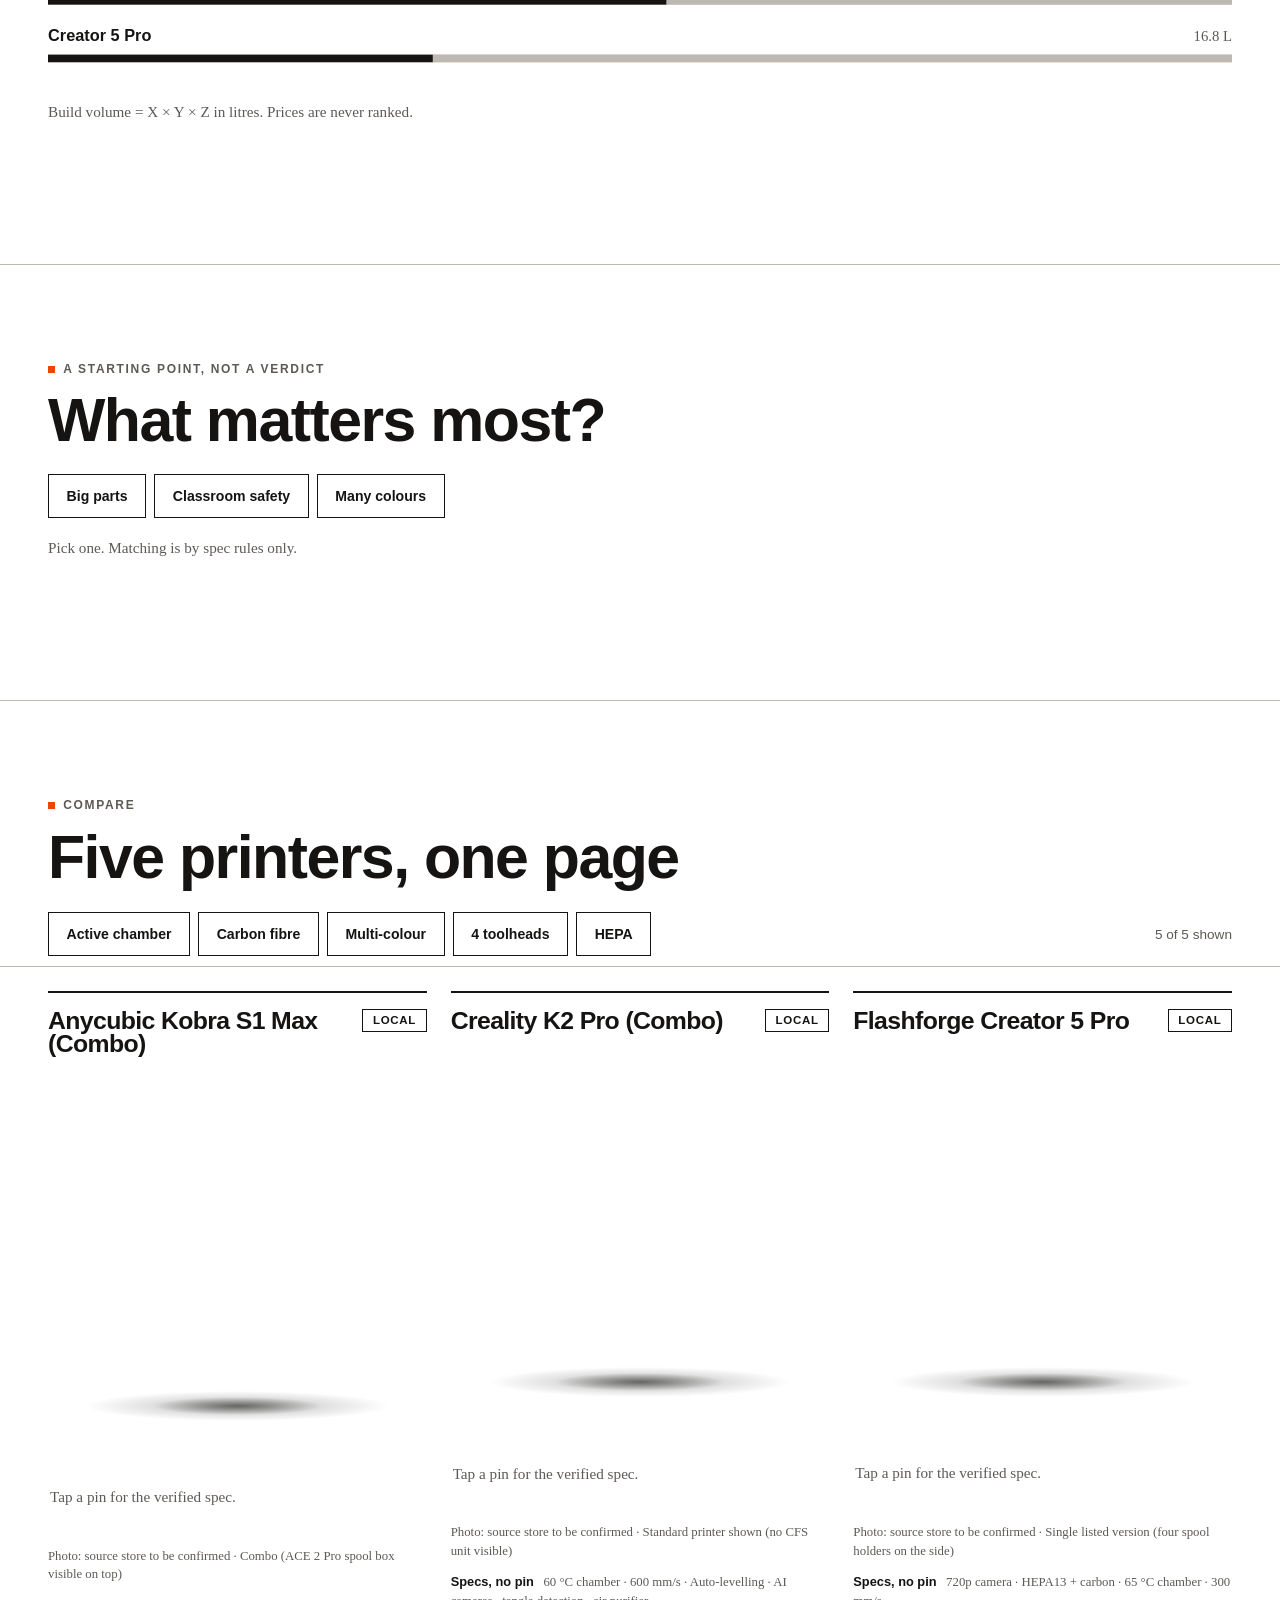
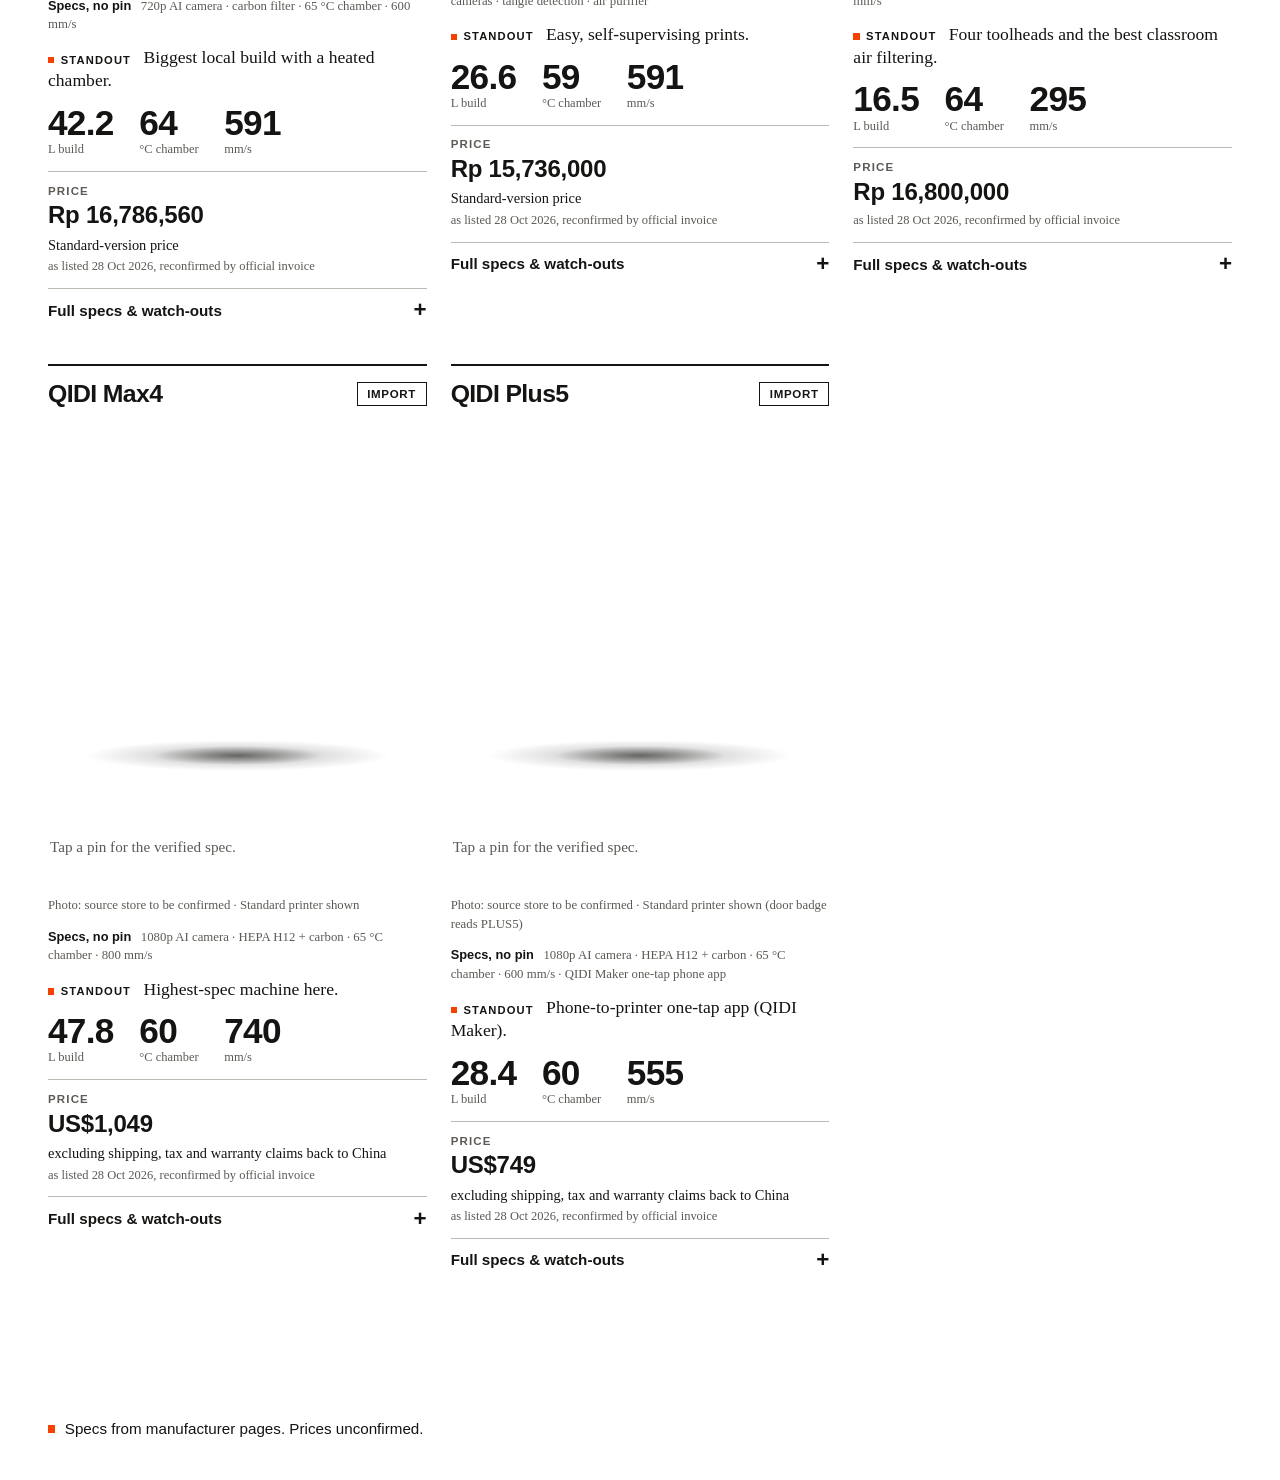
==== commit eb0e3b0d: "QA fixes: pin spacing, calmer exit fade, filter edge fade, steadier race note Co-Authored-By: Claude" ====
--- a/public/index.html
+++ b/public/index.html
@@ -106,7 +106,7 @@
   <div class="grid">
 <article class="card" id="kobra" data-active="1" data-cf="1" data-multi="1" data-four="0" data-hepa="0" data-big="1" data-safe="0" data-colour="1">
   <div class="chead"><h3>Anycubic Kobra S1 Max (Combo)</h3><span class="badge">Local</span></div>
-  <div class="photo"><i class="shade"></i><div class="tilt"><img src="img/kobra.webp" width="1200" height="1200" alt="Anycubic Kobra S1 Max (Combo) — Combo (ACE 2 Pro spool box visible on top)" loading="lazy" decoding="async"><a class="pin" href="#kobra-0" style="--x:56%;--y:33%" aria-label="Kobra S1 Max: Display" aria-controls="kobra-0"></a><a class="pin" href="#kobra-1" style="--x:47%;--y:17%" aria-label="Kobra S1 Max: Multi-colour box" aria-controls="kobra-1"></a><a class="pin" href="#kobra-2" style="--x:51%;--y:43%" aria-label="Kobra S1 Max: Toolhead" aria-controls="kobra-2"></a></div></div>
+  <div class="photo"><i class="shade"></i><div class="tilt"><img src="img/kobra.webp" width="1200" height="1200" alt="Anycubic Kobra S1 Max (Combo) — Combo (ACE 2 Pro spool box visible on top)" loading="lazy" decoding="async"><a class="pin" href="#kobra-0" style="--x:56%;--y:33%" aria-label="Kobra S1 Max: Display" aria-controls="kobra-0"></a><a class="pin" href="#kobra-1" style="--x:47%;--y:17%" aria-label="Kobra S1 Max: Multi-colour box" aria-controls="kobra-1"></a><a class="pin" href="#kobra-2" style="--x:51%;--y:47%" aria-label="Kobra S1 Max: Toolhead" aria-controls="kobra-2"></a></div></div>
   <div class="tips" id="kobra-tips"><p class="tip hint on">Tap a pin for the verified spec.</p><p class="tip" id="kobra-0"><b>Display</b>4.3&quot; touchscreen</p><p class="tip" id="kobra-1"><b>Multi-colour box</b>ACE 2 Pro: up to 16 colours</p><p class="tip" id="kobra-2"><b>Toolhead</b>Hotend 350 °C · nozzle: hardened-steel 0.4 mm</p></div>
   <p class="credit">Photo: source store to be confirmed · Combo (ACE 2 Pro spool box visible on top)</p>
   <p class="nopin"><b>Specs, no pin</b> 720p AI camera · carbon filter · 65 °C chamber · 600 mm/s</p>
--- a/public/styles.css
+++ b/public/styles.css
@@ -79,7 +79,7 @@
 .chip{min-height:44px;padding:0 1.1rem;border:1.5px solid var(--ink);background:var(--paper);color:var(--ink);font:600 .88rem/1 var(--head);cursor:pointer;white-space:nowrap;transition:background-color .2s,color .2s}
 .chip[aria-pressed=true]{background:var(--ink);color:var(--paper)}
 .chip[aria-pressed=true]::before{content:"";width:.45rem;height:.45rem;background:var(--fire);display:inline-block;margin-right:.55rem}
-.note{margin-top:1.2rem;color:var(--mut);font-size:.95rem;min-height:2.8em}
+.note{margin-top:1.2rem;color:var(--mut);font-size:.95rem;min-height:4.4em}
 .note a{color:var(--ink);text-decoration-color:var(--fire);text-underline-offset:.2em}
 .race{--h:3.6rem;position:relative;list-style:none;padding:0;height:calc(var(--h)*5);margin-top:2rem}
 .race li{position:absolute;inset:0 0 auto;height:var(--h);display:grid;grid-template-columns:1fr auto;align-content:start;row-gap:.4rem;transform:translateY(calc(var(--r)*var(--h)));transition:transform .8s var(--ease)}
@@ -93,6 +93,7 @@
 .compare{padding:clamp(3rem,10vw,6rem) var(--pad)}
 .filters{position:sticky;top:var(--bar);z-index:20;background:var(--paper);margin:1rem calc(var(--pad)*-1) 1.5rem;padding:.6rem var(--pad);flex-wrap:nowrap;overflow-x:auto;scrollbar-width:none;align-items:center;border-bottom:.7pt solid var(--rule)}
 .filters::-webkit-scrollbar{display:none}
+@media(max-width:61.99rem){.filters{-webkit-mask-image:linear-gradient(90deg,#000 calc(100% - 2.5rem),transparent);mask-image:linear-gradient(90deg,#000 calc(100% - 2.5rem),transparent);padding-right:3rem}}
 .count-out{margin-left:auto;padding-left:.8rem;font:.85rem var(--head);color:var(--mut);white-space:nowrap}
 .grid{display:grid;gap:2rem 1.5rem;align-items:start;grid-template-columns:minmax(0,1fr)}
 .card{display:grid;gap:.8rem;border-top:2px solid var(--ink);padding-top:1rem;scroll-margin-top:7rem;transition:opacity .4s,transform .5s var(--ease)}
@@ -148,8 +149,8 @@
   .io .in .a-l,.io .in .a-r,.io .in .a-u{opacity:1;transform:none}
   .io .in .a-u{transition-delay:.15s}
 }
-@keyframes in-l{0%{transform:translateX(-14%);opacity:0}38%,62%{transform:none;opacity:1}100%{transform:translateX(-14%);opacity:0}}
-@keyframes in-r{0%{transform:translateX(34%) rotate(5deg) scale(.82);opacity:0}38%,62%{transform:none;opacity:1}100%{transform:translateX(-26%) scale(.9);opacity:0}}
-@keyframes in-u{0%{transform:translateY(60px);opacity:0}40%,60%{transform:none;opacity:1}100%{transform:translateY(-30px);opacity:0}}
+@keyframes in-l{0%{transform:translateX(-14%);opacity:0}26%,74%{transform:none;opacity:1}100%{transform:translateX(-14%);opacity:0}}
+@keyframes in-r{0%{transform:translateX(34%) rotate(5deg) scale(.82);opacity:0}26%,74%{transform:none;opacity:1}100%{transform:translateX(-26%) scale(.9);opacity:0}}
+@keyframes in-u{0%{transform:translateY(60px);opacity:0}28%,72%{transform:none;opacity:1}100%{transform:translateY(-30px);opacity:0}}
 @keyframes drift{from{transform:translateY(-14%)}to{transform:translateY(14%)}}
 @media(prefers-reduced-motion:reduce){*,::before,::after{animation:none!important;transition-duration:.01ms!important;scroll-behavior:auto!important}}
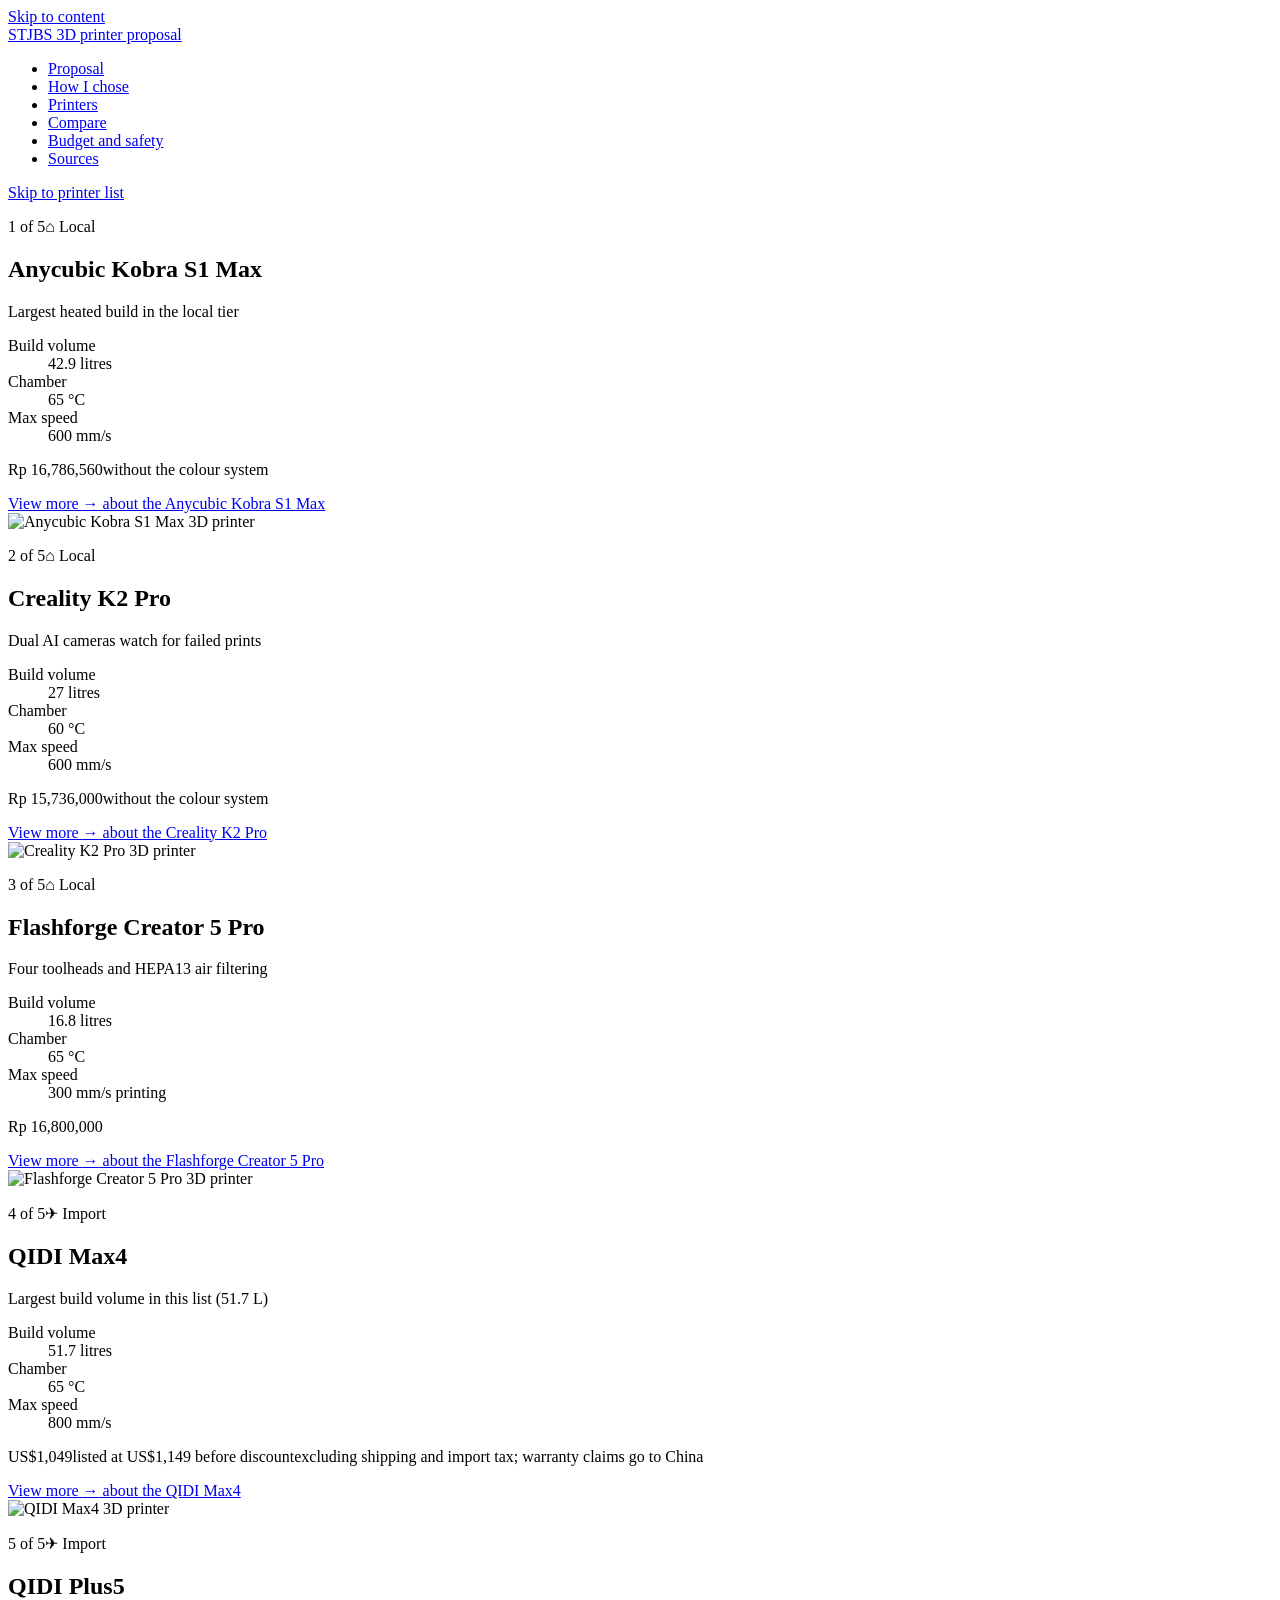
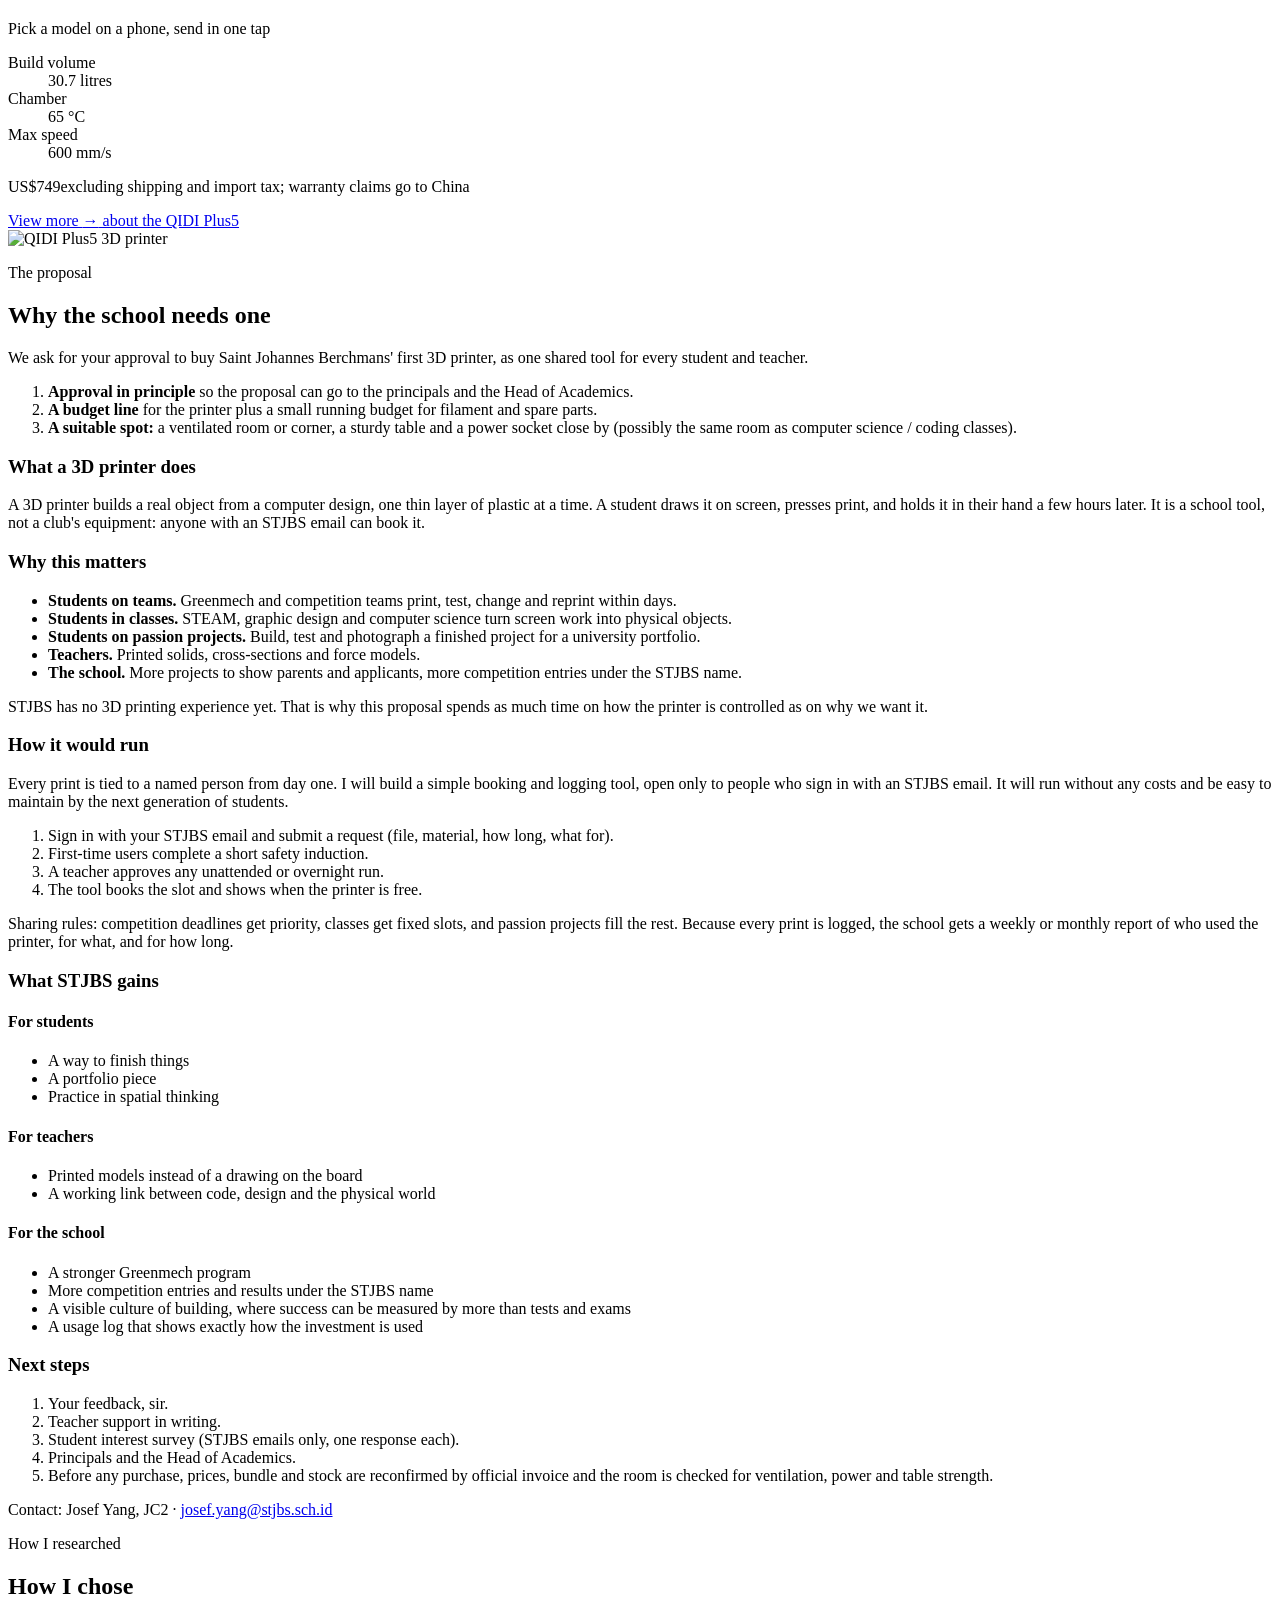
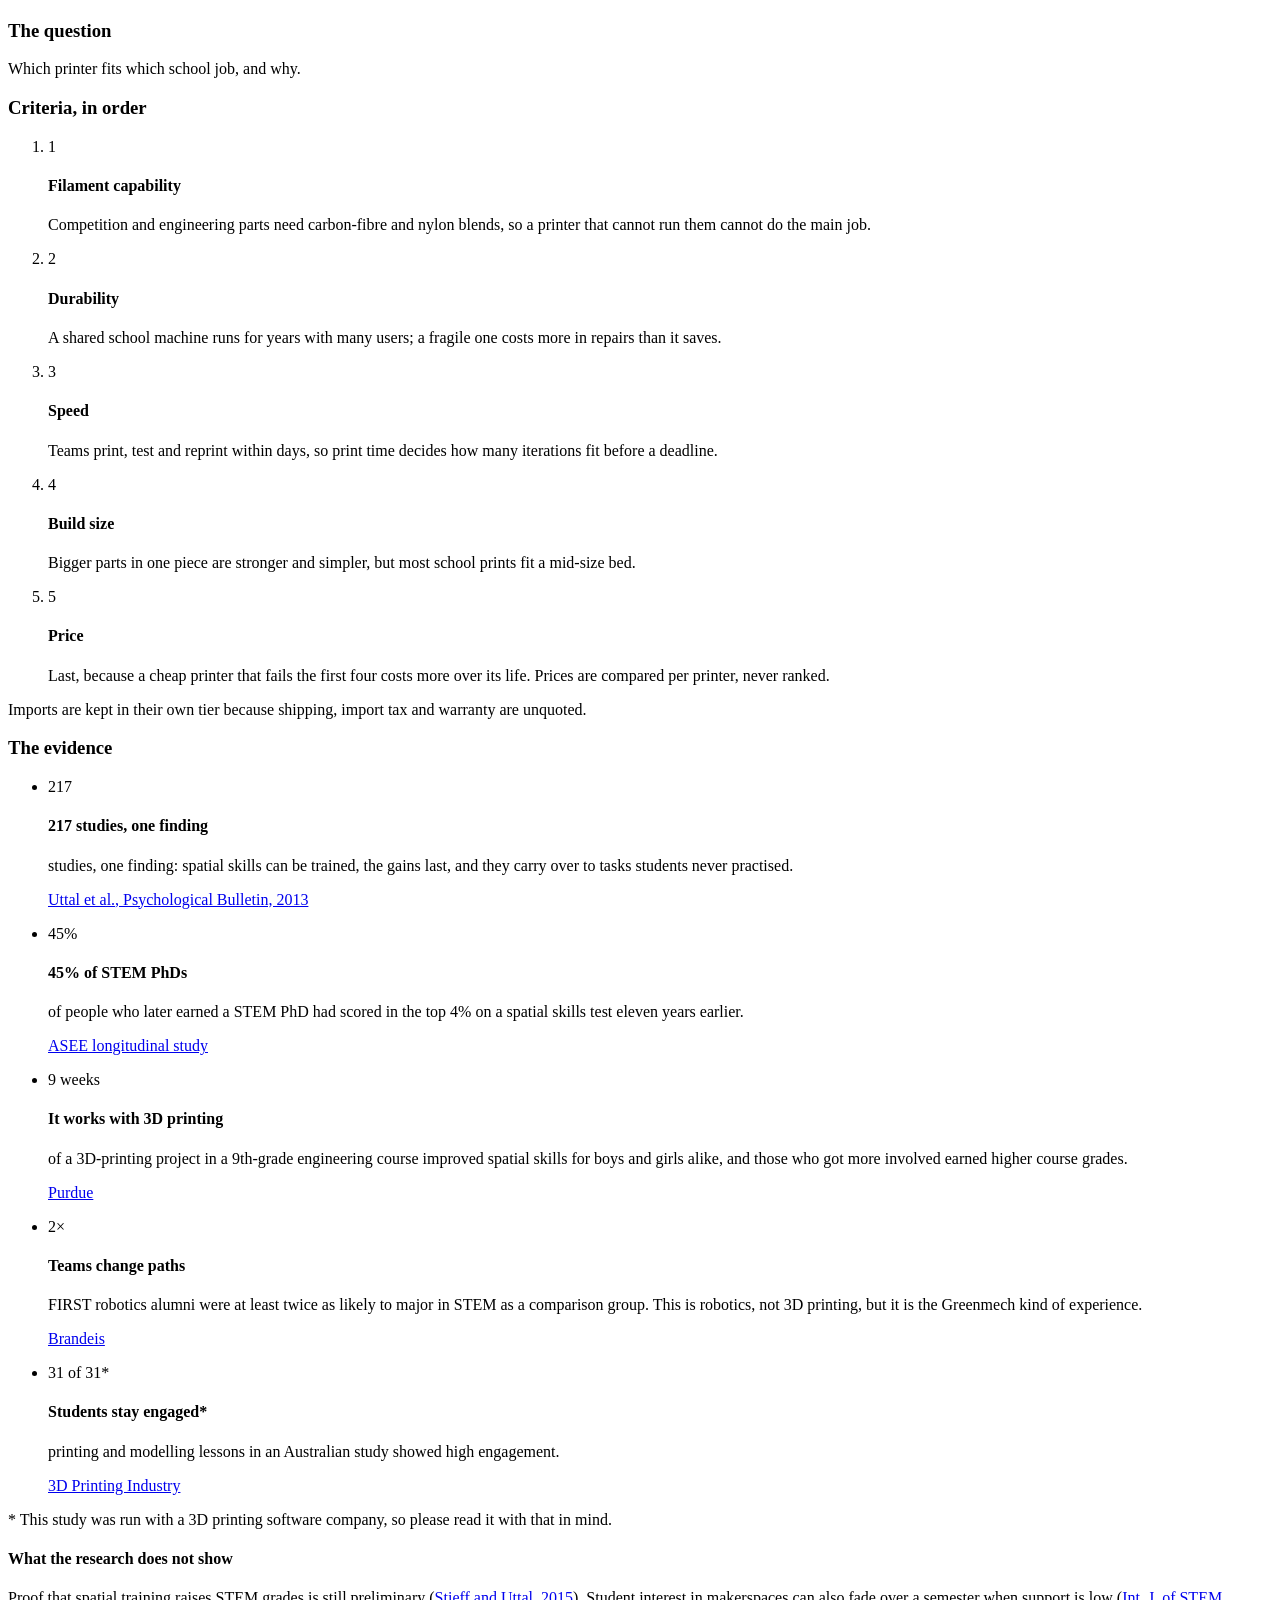
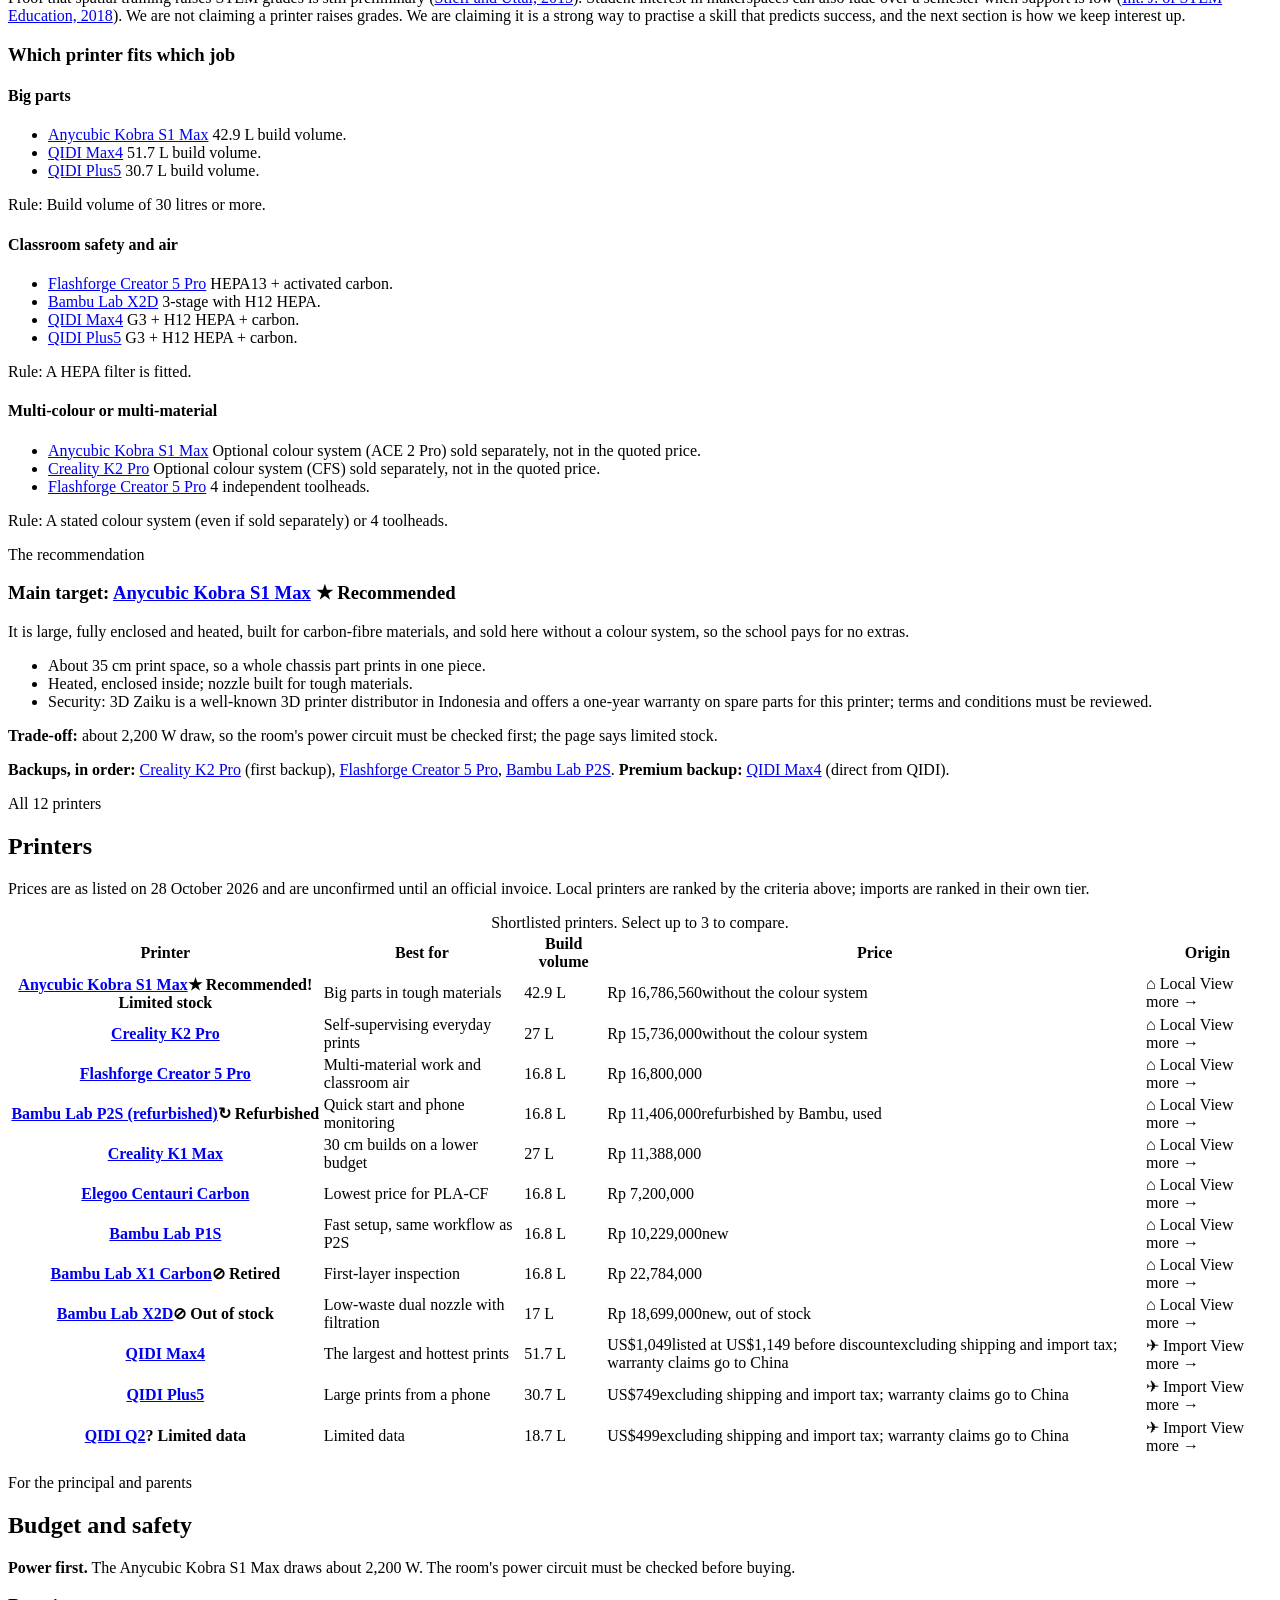
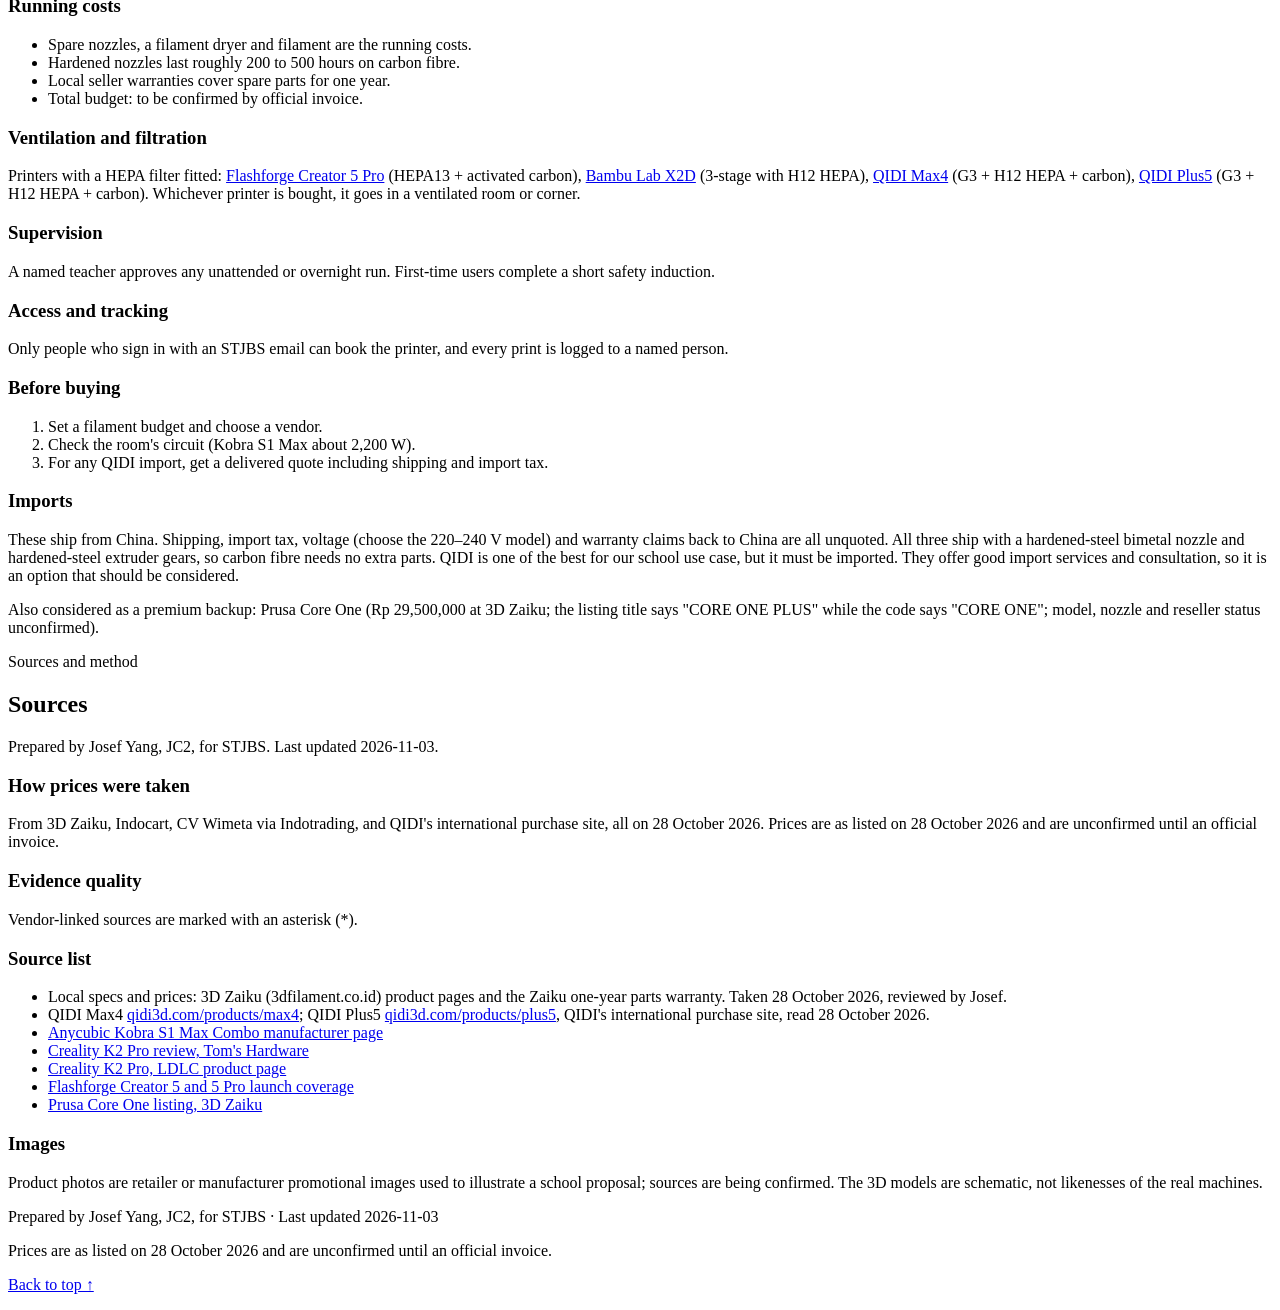
==== commit 070ca808: "v2 rebuild: proposal site with 12 printers, compare mode, pinned carousel, vector models Co-Authored" ====
--- a/public/index.html
+++ b/public/index.html
@@ -1,197 +1,363 @@
 <!doctype html>
-<html lang="en" class="no-js">
+<html lang="en">
 <head>
 <meta charset="utf-8">
-<meta name="viewport" content="width=device-width,initial-scale=1">
-<title>STJBS Printer Shortlist</title>
-<meta name="description" content="Five 3D printers for STJBS Jakarta's first school printer: what makes each one stand out, with specs from manufacturer pages.">
-<meta name="theme-color" content="#FFFFFF">
-<script>document.documentElement.className='js'</script>
-<link rel="preload" href="fonts/franklin.woff2" as="font" type="font/woff2" crossorigin>
-<link rel="preload" href="fonts/caladea-400.woff2" as="font" type="font/woff2" crossorigin>
-<link rel="stylesheet" href="styles.css">
+<meta name="viewport" content="width=device-width, initial-scale=1">
+<title>STJBS 3D printer proposal</title>
+<meta name="description" content="A student proposal for the first 3D printer at Saint Johannes Berchmans School: why, how it would run, 12 printers compared, and a recommendation.">
+<link rel="canonical" href="/">
+<meta property="og:type" content="website">
+<meta property="og:title" content="STJBS 3D printer proposal">
+<meta property="og:description" content="A student proposal for the first 3D printer at Saint Johannes Berchmans School: why, how it would run, 12 printers compared, and a recommendation.">
+<meta property="og:url" content="/">
+<meta name="theme-color" content="#1F3A5F">
+<meta name="color-scheme" content="light">
+<link rel="preload" href="/fonts/inter.woff2" as="font" type="font/woff2" crossorigin>
+<link rel="preload" href="/fonts/fraunces.woff2" as="font" type="font/woff2" crossorigin>
+<link rel="stylesheet" href="/styles.css">
 </head>
-<body>
-<header class="top"><a class="mark" href="#top"><i></i>STJBS<span> Printer shortlist</span></a>
-<nav aria-label="Sections"><a href="#race">Race</a><a href="#pick">Pick</a><a href="#compare">Compare</a></nav></header>
-<main id="top">
-<div class="reel">
-<section class="slide" id="s-kobra" aria-labelledby="h-kobra">
-  <span class="ghost" aria-hidden="true">01</span>
-  <div class="slide-in">
-    <p class="idx a-l"><b>01</b>/05 · Local · <span class="cue">scroll ↓</span></p>
-    <h2 class="name a-l" id="h-kobra"><small>Anycubic</small>Kobra S1 Max</h2>
-    <div class="stage a-r"><div class="photo"><i class="shade"></i><div class="tilt"><img src="img/kobra.webp" width="1200" height="1200" alt="Anycubic Kobra S1 Max (Combo) — Combo (ACE 2 Pro spool box visible on top)" fetchpriority="high"></div></div></div>
-    <p class="headline a-u">Biggest local build with a heated chamber.</p>
-    <div class="a-u"><ul class="stats">
-  <li><b class="count" data-count="42.9" data-dec="1">42.9</b><span>L build</span></li>
-  <li><b class="count" data-count="65">65</b><span>°C chamber</span></li>
-  <li><b class="count" data-count="600">600</b><span>mm/s</span></li></ul></div>
-    <p class="more a-u"><a class="btn" href="#kobra">Specs &amp; pins <span aria-hidden="true">→</span></a><button class="btn line" id="tiltbtn" hidden>Tilt with your phone</button></p>
-  </div>
+<body id="top">
+<a class="skip" href="#main">Skip to content</a>
+<header class="site-head">
+  <nav class="wrap nav" aria-label="Main">
+    <a class="brand" href="/">STJBS 3D printer proposal</a>
+    <ul><li><a href="/#proposal" data-nav="proposal">Proposal</a></li><li><a href="/#process" data-nav="process">How I chose</a></li><li><a href="/#printers" data-nav="printers">Printers</a></li><li><a href="/compare/" data-nav="compare">Compare</a></li><li><a href="/#budget" data-nav="budget">Budget and safety</a></li><li><a href="/#sources" data-nav="sources">Sources</a></li></ul>
+    <a class="nav-compare" href="/compare/" target="_blank" rel="noopener" data-compare-link hidden>Compare (<span data-count>0</span>)</a>
+  </nav>
+</header>
+<main id="main" tabindex="-1">
+<a class="skip-inline" href="#printers">Skip to printer list</a>
+<section class="car" aria-roledescription="carousel" aria-label="Featured printers">
+  <span class="car-snap" style="--i:0" aria-hidden="true"></span><span class="car-snap" style="--i:1" aria-hidden="true"></span><span class="car-snap" style="--i:2" aria-hidden="true"></span><span class="car-snap" style="--i:3" aria-hidden="true"></span><span class="car-snap" style="--i:4" aria-hidden="true"></span>
+  <div class="car-stage">
+    <div class="car-track" tabindex="0" role="group" aria-label="Featured printers, use the arrow keys to move">
+<article class="slide" id="slide-1" aria-labelledby="slide-1-h">
+  <div class="slide-text">
+    <p class="slide-meta"><span>1 of 5</span><span class="tag tag-ok"><span aria-hidden="true">⌂</span> Local</span></p>
+    <h2 id="slide-1-h" class="slide-name"><span class="slide-brand">Anycubic</span> Kobra S1 Max</h2>
+    <p class="slide-reason">Largest heated build in the local tier</p>
+    <dl class="stats">
+      <div><dt>Build volume</dt><dd>42.9 litres</dd></div>
+      <div><dt>Chamber</dt><dd>65 °C</dd></div>
+      <div><dt>Max speed</dt><dd>600 mm/s</dd></div>
+    </dl>
+    <p class="slide-price"><span class="price">Rp 16,786,560</span><span class="price-sub">without the colour system</span></p>
+    <a class="btn btn-secondary" href="/printers/kobra-s1-max/">View more <span aria-hidden="true">→</span><span class="sr"> about the Anycubic Kobra S1 Max</span></a>
+  </div>
+  <img class="slide-photo" src="/img/kobra-s1-max.webp" width="1200" height="1200" alt="Anycubic Kobra S1 Max 3D printer" fetchpriority="high">
+</article>
+<article class="slide" id="slide-2" aria-labelledby="slide-2-h">
+  <div class="slide-text">
+    <p class="slide-meta"><span>2 of 5</span><span class="tag tag-ok"><span aria-hidden="true">⌂</span> Local</span></p>
+    <h2 id="slide-2-h" class="slide-name"><span class="slide-brand">Creality</span> K2 Pro</h2>
+    <p class="slide-reason">Dual AI cameras watch for failed prints</p>
+    <dl class="stats">
+      <div><dt>Build volume</dt><dd>27 litres</dd></div>
+      <div><dt>Chamber</dt><dd>60 °C</dd></div>
+      <div><dt>Max speed</dt><dd>600 mm/s</dd></div>
+    </dl>
+    <p class="slide-price"><span class="price">Rp 15,736,000</span><span class="price-sub">without the colour system</span></p>
+    <a class="btn btn-secondary" href="/printers/k2-pro/">View more <span aria-hidden="true">→</span><span class="sr"> about the Creality K2 Pro</span></a>
+  </div>
+  <img class="slide-photo" src="/img/k2-pro.webp" width="1200" height="1200" alt="Creality K2 Pro 3D printer" loading="lazy" decoding="async">
+</article>
+<article class="slide" id="slide-3" aria-labelledby="slide-3-h">
+  <div class="slide-text">
+    <p class="slide-meta"><span>3 of 5</span><span class="tag tag-ok"><span aria-hidden="true">⌂</span> Local</span></p>
+    <h2 id="slide-3-h" class="slide-name"><span class="slide-brand">Flashforge</span> Creator 5 Pro</h2>
+    <p class="slide-reason">Four toolheads and HEPA13 air filtering</p>
+    <dl class="stats">
+      <div><dt>Build volume</dt><dd>16.8 litres</dd></div>
+      <div><dt>Chamber</dt><dd>65 °C</dd></div>
+      <div><dt>Max speed</dt><dd>300 mm/s printing</dd></div>
+    </dl>
+    <p class="slide-price"><span class="price">Rp 16,800,000</span></p>
+    <a class="btn btn-secondary" href="/printers/creator-5-pro/">View more <span aria-hidden="true">→</span><span class="sr"> about the Flashforge Creator 5 Pro</span></a>
+  </div>
+  <img class="slide-photo" src="/img/creator-5-pro.webp" width="1200" height="1200" alt="Flashforge Creator 5 Pro 3D printer" loading="lazy" decoding="async">
+</article>
+<article class="slide" id="slide-4" aria-labelledby="slide-4-h">
+  <div class="slide-text">
+    <p class="slide-meta"><span>4 of 5</span><span class="tag tag-neutral"><span aria-hidden="true">✈︎</span> Import</span></p>
+    <h2 id="slide-4-h" class="slide-name"><span class="slide-brand">QIDI</span> Max4</h2>
+    <p class="slide-reason">Largest build volume in this list (51.7 L)</p>
+    <dl class="stats">
+      <div><dt>Build volume</dt><dd>51.7 litres</dd></div>
+      <div><dt>Chamber</dt><dd>65 °C</dd></div>
+      <div><dt>Max speed</dt><dd>800 mm/s</dd></div>
+    </dl>
+    <p class="slide-price"><span class="price">US$1,049</span><span class="price-sub">listed at US$1,149 before discount</span><span class="price-sub">excluding shipping and import tax; warranty claims go to China</span></p>
+    <a class="btn btn-secondary" href="/printers/qidi-max4/">View more <span aria-hidden="true">→</span><span class="sr"> about the QIDI Max4</span></a>
+  </div>
+  <img class="slide-photo" src="/img/qidi-max4.webp" width="1200" height="1200" alt="QIDI Max4 3D printer" loading="lazy" decoding="async">
+</article>
+<article class="slide" id="slide-5" aria-labelledby="slide-5-h">
+  <div class="slide-text">
+    <p class="slide-meta"><span>5 of 5</span><span class="tag tag-neutral"><span aria-hidden="true">✈︎</span> Import</span></p>
+    <h2 id="slide-5-h" class="slide-name"><span class="slide-brand">QIDI</span> Plus5</h2>
+    <p class="slide-reason">Pick a model on a phone, send in one tap</p>
+    <dl class="stats">
+      <div><dt>Build volume</dt><dd>30.7 litres</dd></div>
+      <div><dt>Chamber</dt><dd>65 °C</dd></div>
+      <div><dt>Max speed</dt><dd>600 mm/s</dd></div>
+    </dl>
+    <p class="slide-price"><span class="price">US$749</span><span class="price-sub">excluding shipping and import tax; warranty claims go to China</span></p>
+    <a class="btn btn-secondary" href="/printers/qidi-plus5/">View more <span aria-hidden="true">→</span><span class="sr"> about the QIDI Plus5</span></a>
+  </div>
+  <img class="slide-photo" src="/img/qidi-plus5.webp" width="1200" height="1200" alt="QIDI Plus5 3D printer" loading="lazy" decoding="async">
+</article>
+    </div>
+    <div class="car-controls wrap" hidden>
+      <button class="btn btn-secondary" type="button" data-car="-1">← Previous</button>
+      <button class="btn btn-secondary" type="button" data-car="1">Next →</button>
+    </div>
+  </div>
+</section><section id="proposal" class="section">
+<div class="wrap prose">
+  <p class="eyebrow">The proposal</p>
+  <h2>Why the school needs one</h2>
+  <p class="lede">We ask for your approval to buy Saint Johannes Berchmans' first 3D printer, as one shared tool for every student and teacher.</p>
+  <ol class="needs">
+    <li><strong>Approval in principle</strong> so the proposal can go to the principals and the Head of Academics.</li>
+    <li><strong>A budget line</strong> for the printer plus a small running budget for filament and spare parts.</li>
+    <li><strong>A suitable spot:</strong> a ventilated room or corner, a sturdy table and a power socket close by (possibly the same room as computer science / coding classes).</li>
+  </ol>
+  <h3>What a 3D printer does</h3>
+  <p>A 3D printer builds a real object from a computer design, one thin layer of plastic at a time. A student draws it on screen, presses print, and holds it in their hand a few hours later. It is a school tool, not a club's equipment: anyone with an STJBS email can book it.</p>
+  <h3>Why this matters</h3>
+  <ul class="groups">
+    <li><strong>Students on teams.</strong> Greenmech and competition teams print, test, change and reprint within days.</li>
+    <li><strong>Students in classes.</strong> STEAM, graphic design and computer science turn screen work into physical objects.</li>
+    <li><strong>Students on passion projects.</strong> Build, test and photograph a finished project for a university portfolio.</li>
+    <li><strong>Teachers.</strong> Printed solids, cross-sections and force models.</li>
+    <li><strong>The school.</strong> More projects to show parents and applicants, more competition entries under the STJBS name.</li>
+  </ul>
+  <p>STJBS has no 3D printing experience yet. That is why this proposal spends as much time on how the printer is controlled as on why we want it.</p>
+  <h3>How it would run</h3>
+  <p>Every print is tied to a named person from day one. I will build a simple booking and logging tool, open only to people who sign in with an STJBS email. It will run without any costs and be easy to maintain by the next generation of students.</p>
+  <ol class="steps">
+    <li>Sign in with your STJBS email and submit a request (file, material, how long, what for).</li>
+    <li>First-time users complete a short safety induction.</li>
+    <li>A teacher approves any unattended or overnight run.</li>
+    <li>The tool books the slot and shows when the printer is free.</li>
+  </ol>
+  <p>Sharing rules: competition deadlines get priority, classes get fixed slots, and passion projects fill the rest. Because every print is logged, the school gets a weekly or monthly report of who used the printer, for what, and for how long.</p>
+  <h3>What STJBS gains</h3>
+  <div class="gains">
+    <div><h4>For students</h4><ul><li>A way to finish things</li><li>A portfolio piece</li><li>Practice in spatial thinking</li></ul></div>
+    <div><h4>For teachers</h4><ul><li>Printed models instead of a drawing on the board</li><li>A working link between code, design and the physical world</li></ul></div>
+    <div><h4>For the school</h4><ul><li>A stronger Greenmech program</li><li>More competition entries and results under the STJBS name</li><li>A visible culture of building, where success can be measured by more than tests and exams</li><li>A usage log that shows exactly how the investment is used</li></ul></div>
+  </div>
+  <h3>Next steps</h3>
+  <ol class="steps">
+    <li>Your feedback, sir.</li>
+    <li>Teacher support in writing.</li>
+    <li>Student interest survey (STJBS emails only, one response each).</li>
+    <li>Principals and the Head of Academics.</li>
+    <li>Before any purchase, prices, bundle and stock are reconfirmed by official invoice and the room is checked for ventilation, power and table strength.</li>
+  </ol>
+  <p class="contact">Contact: Josef Yang, JC2 · <a href="mailto:josef.yang@stjbs.sch.id">josef.yang@stjbs.sch.id</a></p>
+</div>
+</section><section id="process" class="section dark">
+<div class="wrap">
+  <p class="eyebrow">How I researched</p>
+  <h2>How I chose</h2>
+  <h3>The question</h3>
+  <p class="lede">Which printer fits which school job, and why.</p>
+  <h3>Criteria, in order</h3>
+  <ol class="timeline"><li><span class="tl-n" aria-hidden="true">1</span><h4>Filament capability</h4><p>Competition and engineering parts need carbon-fibre and nylon blends, so a printer that cannot run them cannot do the main job.</p></li><li><span class="tl-n" aria-hidden="true">2</span><h4>Durability</h4><p>A shared school machine runs for years with many users; a fragile one costs more in repairs than it saves.</p></li><li><span class="tl-n" aria-hidden="true">3</span><h4>Speed</h4><p>Teams print, test and reprint within days, so print time decides how many iterations fit before a deadline.</p></li><li><span class="tl-n" aria-hidden="true">4</span><h4>Build size</h4><p>Bigger parts in one piece are stronger and simpler, but most school prints fit a mid-size bed.</p></li><li><span class="tl-n" aria-hidden="true">5</span><h4>Price</h4><p>Last, because a cheap printer that fails the first four costs more over its life. Prices are compared per printer, never ranked.</p></li></ol>
+  <p>Imports are kept in their own tier because shipping, import tax and warranty are unquoted.</p>
+  <h3>The evidence</h3>
+  <ul class="evidence"><li><p class="ev-fig">217</p><h4>217 studies, one finding</h4><p>studies, one finding: spatial skills can be trained, the gains last, and they carry over to tasks students never practised.</p><p class="ev-src"><a href="https://pubmed.ncbi.nlm.nih.gov/22663761/" rel="noopener">Uttal et al., Psychological Bulletin, 2013</a></p></li><li><p class="ev-fig">45%</p><h4>45% of STEM PhDs</h4><p>of people who later earned a STEM PhD had scored in the top 4% on a spatial skills test eleven years earlier.</p><p class="ev-src"><a href="https://peer.asee.org/18592.pdf" rel="noopener">ASEE longitudinal study</a></p></li><li><p class="ev-fig">9 weeks</p><h4>It works with 3D printing</h4><p>of a 3D-printing project in a 9th-grade engineering course improved spatial skills for boys and girls alike, and those who got more involved earned higher course grades.</p><p class="ev-src"><a href="https://docs.lib.purdue.edu/jpeer/vol8/iss1/2" rel="noopener">Purdue</a></p></li><li><p class="ev-fig">2×</p><h4>Teams change paths</h4><p>FIRST robotics alumni were at least twice as likely to major in STEM as a comparison group. This is robotics, not 3D printing, but it is the Greenmech kind of experience.</p><p class="ev-src"><a href="https://heller.brandeis.edu/cyc/reports/the-first-longitudinal-study-final-report.pdf" rel="noopener">Brandeis</a></p></li><li><p class="ev-fig">31 of 31*</p><h4>Students stay engaged*</h4><p>printing and modelling lessons in an Australian study showed high engagement.</p><p class="ev-src"><a href="https://3dprintingindustry.com/?p=142376" rel="noopener">3D Printing Industry</a></p></li></ul>
+  <p class="foot-note">* This study was run with a 3D printing software company, so please read it with that in mind.</p>
+  <h4>What the research does not show</h4>
+  <p class="prose-w">Proof that spatial training raises STEM grades is still preliminary (<a href="https://groups.psych.northwestern.edu/uttal/documents/StieffUttal2015.pdf" rel="noopener">Stieff and Uttal, 2015</a>). Student interest in makerspaces can also fade over a semester when support is low (<a href="https://www.ncbi.nlm.nih.gov/pmc/articles/PMC6310445/" rel="noopener">Int. J. of STEM Education, 2018</a>). We are not claiming a printer raises grades. We are claiming it is a strong way to practise a skill that predicts success, and the next section is how we keep interest up.</p>
+  <h3>Which printer fits which job</h3>
+  <div class="matrix"><section class="mrow">
+    <h4>Big parts</h4>
+    <ul><li><a href="/printers/kobra-s1-max/">Anycubic Kobra S1 Max</a> 42.9 L build volume.</li><li><a href="/printers/qidi-max4/">QIDI Max4</a> 51.7 L build volume.</li><li><a href="/printers/qidi-plus5/">QIDI Plus5</a> 30.7 L build volume.</li></ul>
+    <p class="rule">Rule: Build volume of 30 litres or more.</p>
+  </section><section class="mrow">
+    <h4>Classroom safety and air</h4>
+    <ul><li><a href="/printers/creator-5-pro/">Flashforge Creator 5 Pro</a> HEPA13 + activated carbon.</li><li><a href="/printers/bambu-x2d/">Bambu Lab X2D</a> 3-stage with H12 HEPA.</li><li><a href="/printers/qidi-max4/">QIDI Max4</a> G3 + H12 HEPA + carbon.</li><li><a href="/printers/qidi-plus5/">QIDI Plus5</a> G3 + H12 HEPA + carbon.</li></ul>
+    <p class="rule">Rule: A HEPA filter is fitted.</p>
+  </section><section class="mrow">
+    <h4>Multi-colour or multi-material</h4>
+    <ul><li><a href="/printers/kobra-s1-max/">Anycubic Kobra S1 Max</a> Optional colour system (ACE 2 Pro) sold separately, not in the quoted price.</li><li><a href="/printers/k2-pro/">Creality K2 Pro</a> Optional colour system (CFS) sold separately, not in the quoted price.</li><li><a href="/printers/creator-5-pro/">Flashforge Creator 5 Pro</a> 4 independent toolheads.</li></ul>
+    <p class="rule">Rule: A stated colour system (even if sold separately) or 4 toolheads.</p>
+  </section></div>
+  <div class="reco">
+    <p class="eyebrow">The recommendation</p>
+    <h3>Main target: <a href="/printers/kobra-s1-max/">Anycubic Kobra S1 Max</a> <span class="tag tag-accent"><span aria-hidden="true">★</span> Recommended</span></h3>
+    <p>It is large, fully enclosed and heated, built for carbon-fibre materials, and sold here without a colour system, so the school pays for no extras.</p>
+    <ul>
+      <li>About 35 cm print space, so a whole chassis part prints in one piece.</li>
+      <li>Heated, enclosed inside; nozzle built for tough materials.</li>
+      <li>Security: 3D Zaiku is a well-known 3D printer distributor in Indonesia and offers a one-year warranty on spare parts for this printer; terms and conditions must be reviewed.</li>
+    </ul>
+    <p><strong>Trade-off:</strong> about 2,200 W draw, so the room's power circuit must be checked first; the page says limited stock.</p>
+    <p><strong>Backups, in order:</strong> <a href="/printers/k2-pro/">Creality K2 Pro</a> (first backup), <a href="/printers/creator-5-pro/">Flashforge Creator 5 Pro</a>, <a href="/printers/bambu-p2s/">Bambu Lab P2S</a>. <strong>Premium backup:</strong> <a href="/printers/qidi-max4/">QIDI Max4</a> (direct from QIDI).</p>
+  </div>
+</div>
+</section><section id="printers" class="section">
+<div class="wrap">
+  <p class="eyebrow">All 12 printers</p>
+  <h2>Printers</h2>
+  <p>Prices are as listed on 28 October 2026 and are unconfirmed until an official invoice. Local printers are ranked by the criteria above; imports are ranked in their own tier.</p>
+  <div class="filters" role="group" aria-label="Show printers" hidden>
+    <button type="button" class="btn btn-secondary" data-filter="all" aria-pressed="true">All</button>
+    <button type="button" class="btn btn-secondary" data-filter="local" aria-pressed="false">Local</button>
+    <button type="button" class="btn btn-secondary" data-filter="import" aria-pressed="false">Import</button>
+  </div>
+  <p class="cmp-max" data-max hidden>Maximum 3 printers</p>
+  <div class="table-scroll">
+  <table class="list">
+    <caption class="sr">Shortlisted printers. Select up to 3 to compare.</caption>
+    <thead><tr><th scope="col">Printer</th><th scope="col">Best for</th><th scope="col">Build volume</th><th scope="col">Price</th><th scope="col">Origin</th></tr></thead>
+    <tbody>
+      <tr data-tier="local">
+        <th scope="row"><div class="cell-name"><input type="checkbox" class="cmp" data-cmp="kobra-s1-max" id="cmp-kobra-s1-max" aria-label="Compare Anycubic Kobra S1 Max" hidden><span><a class="row-link" href="/printers/kobra-s1-max/">Anycubic Kobra S1 Max</a><span class="row-tags"><span class="tag tag-accent"><span aria-hidden="true">★</span> Recommended</span><span class="tag tag-warn"><span aria-hidden="true">!</span> Limited stock</span></span></span></div></th>
+        <td>Big parts in tough materials</td>
+        <td class="num">42.9 L</td>
+        <td class="num"><span class="price">Rp 16,786,560</span><span class="price-sub">without the colour system</span></td>
+        <td><span class="origin"><span class="tag tag-ok"><span aria-hidden="true">⌂</span> Local</span></span> <span class="more" aria-hidden="true">View more →</span></td>
+      </tr>
+      <tr data-tier="local">
+        <th scope="row"><div class="cell-name"><input type="checkbox" class="cmp" data-cmp="k2-pro" id="cmp-k2-pro" aria-label="Compare Creality K2 Pro" hidden><span><a class="row-link" href="/printers/k2-pro/">Creality K2 Pro</a><span class="row-tags"></span></span></div></th>
+        <td>Self-supervising everyday prints</td>
+        <td class="num">27 L</td>
+        <td class="num"><span class="price">Rp 15,736,000</span><span class="price-sub">without the colour system</span></td>
+        <td><span class="origin"><span class="tag tag-ok"><span aria-hidden="true">⌂</span> Local</span></span> <span class="more" aria-hidden="true">View more →</span></td>
+      </tr>
+      <tr data-tier="local">
+        <th scope="row"><div class="cell-name"><input type="checkbox" class="cmp" data-cmp="creator-5-pro" id="cmp-creator-5-pro" aria-label="Compare Flashforge Creator 5 Pro" hidden><span><a class="row-link" href="/printers/creator-5-pro/">Flashforge Creator 5 Pro</a><span class="row-tags"></span></span></div></th>
+        <td>Multi-material work and classroom air</td>
+        <td class="num">16.8 L</td>
+        <td class="num"><span class="price">Rp 16,800,000</span></td>
+        <td><span class="origin"><span class="tag tag-ok"><span aria-hidden="true">⌂</span> Local</span></span> <span class="more" aria-hidden="true">View more →</span></td>
+      </tr>
+      <tr data-tier="local">
+        <th scope="row"><div class="cell-name"><input type="checkbox" class="cmp" data-cmp="bambu-p2s" id="cmp-bambu-p2s" aria-label="Compare Bambu Lab P2S (refurbished)" hidden><span><a class="row-link" href="/printers/bambu-p2s/">Bambu Lab P2S (refurbished)</a><span class="row-tags"><span class="tag tag-neutral"><span aria-hidden="true">↻</span> Refurbished</span></span></span></div></th>
+        <td>Quick start and phone monitoring</td>
+        <td class="num">16.8 L</td>
+        <td class="num"><span class="price">Rp 11,406,000</span><span class="price-sub">refurbished by Bambu, used</span></td>
+        <td><span class="origin"><span class="tag tag-ok"><span aria-hidden="true">⌂</span> Local</span></span> <span class="more" aria-hidden="true">View more →</span></td>
+      </tr>
+      <tr data-tier="local">
+        <th scope="row"><div class="cell-name"><input type="checkbox" class="cmp" data-cmp="creality-k1-max" id="cmp-creality-k1-max" aria-label="Compare Creality K1 Max" hidden><span><a class="row-link" href="/printers/creality-k1-max/">Creality K1 Max</a><span class="row-tags"></span></span></div></th>
+        <td>30 cm builds on a lower budget</td>
+        <td class="num">27 L</td>
+        <td class="num"><span class="price">Rp 11,388,000</span></td>
+        <td><span class="origin"><span class="tag tag-ok"><span aria-hidden="true">⌂</span> Local</span></span> <span class="more" aria-hidden="true">View more →</span></td>
+      </tr>
+      <tr data-tier="local">
+        <th scope="row"><div class="cell-name"><input type="checkbox" class="cmp" data-cmp="elegoo-centauri-carbon" id="cmp-elegoo-centauri-carbon" aria-label="Compare Elegoo Centauri Carbon" hidden><span><a class="row-link" href="/printers/elegoo-centauri-carbon/">Elegoo Centauri Carbon</a><span class="row-tags"></span></span></div></th>
+        <td>Lowest price for PLA-CF</td>
+        <td class="num">16.8 L</td>
+        <td class="num"><span class="price">Rp 7,200,000</span></td>
+        <td><span class="origin"><span class="tag tag-ok"><span aria-hidden="true">⌂</span> Local</span></span> <span class="more" aria-hidden="true">View more →</span></td>
+      </tr>
+      <tr data-tier="local">
+        <th scope="row"><div class="cell-name"><input type="checkbox" class="cmp" data-cmp="bambu-p1s" id="cmp-bambu-p1s" aria-label="Compare Bambu Lab P1S" hidden><span><a class="row-link" href="/printers/bambu-p1s/">Bambu Lab P1S</a><span class="row-tags"></span></span></div></th>
+        <td>Fast setup, same workflow as P2S</td>
+        <td class="num">16.8 L</td>
+        <td class="num"><span class="price">Rp 10,229,000</span><span class="price-sub">new</span></td>
+        <td><span class="origin"><span class="tag tag-ok"><span aria-hidden="true">⌂</span> Local</span></span> <span class="more" aria-hidden="true">View more →</span></td>
+      </tr>
+      <tr data-tier="local">
+        <th scope="row"><div class="cell-name"><input type="checkbox" class="cmp" data-cmp="bambu-x1-carbon" id="cmp-bambu-x1-carbon" aria-label="Compare Bambu Lab X1 Carbon" hidden><span><a class="row-link" href="/printers/bambu-x1-carbon/">Bambu Lab X1 Carbon</a><span class="row-tags"><span class="tag tag-warn"><span aria-hidden="true">⊘</span> Retired</span></span></span></div></th>
+        <td>First-layer inspection</td>
+        <td class="num">16.8 L</td>
+        <td class="num"><span class="price">Rp 22,784,000</span></td>
+        <td><span class="origin"><span class="tag tag-ok"><span aria-hidden="true">⌂</span> Local</span></span> <span class="more" aria-hidden="true">View more →</span></td>
+      </tr>
+      <tr data-tier="local">
+        <th scope="row"><div class="cell-name"><input type="checkbox" class="cmp" data-cmp="bambu-x2d" id="cmp-bambu-x2d" aria-label="Compare Bambu Lab X2D" hidden><span><a class="row-link" href="/printers/bambu-x2d/">Bambu Lab X2D</a><span class="row-tags"><span class="tag tag-warn"><span aria-hidden="true">⊘</span> Out of stock</span></span></span></div></th>
+        <td>Low-waste dual nozzle with filtration</td>
+        <td class="num">17 L</td>
+        <td class="num"><span class="price">Rp 18,699,000</span><span class="price-sub">new, out of stock</span></td>
+        <td><span class="origin"><span class="tag tag-ok"><span aria-hidden="true">⌂</span> Local</span></span> <span class="more" aria-hidden="true">View more →</span></td>
+      </tr>
+      <tr data-tier="import">
+        <th scope="row"><div class="cell-name"><input type="checkbox" class="cmp" data-cmp="qidi-max4" id="cmp-qidi-max4" aria-label="Compare QIDI Max4" hidden><span><a class="row-link" href="/printers/qidi-max4/">QIDI Max4</a><span class="row-tags"></span></span></div></th>
+        <td>The largest and hottest prints</td>
+        <td class="num">51.7 L</td>
+        <td class="num"><span class="price">US$1,049</span><span class="price-sub">listed at US$1,149 before discount</span><span class="price-sub">excluding shipping and import tax; warranty claims go to China</span></td>
+        <td><span class="origin"><span class="tag tag-neutral"><span aria-hidden="true">✈︎</span> Import</span></span> <span class="more" aria-hidden="true">View more →</span></td>
+      </tr>
+      <tr data-tier="import">
+        <th scope="row"><div class="cell-name"><input type="checkbox" class="cmp" data-cmp="qidi-plus5" id="cmp-qidi-plus5" aria-label="Compare QIDI Plus5" hidden><span><a class="row-link" href="/printers/qidi-plus5/">QIDI Plus5</a><span class="row-tags"></span></span></div></th>
+        <td>Large prints from a phone</td>
+        <td class="num">30.7 L</td>
+        <td class="num"><span class="price">US$749</span><span class="price-sub">excluding shipping and import tax; warranty claims go to China</span></td>
+        <td><span class="origin"><span class="tag tag-neutral"><span aria-hidden="true">✈︎</span> Import</span></span> <span class="more" aria-hidden="true">View more →</span></td>
+      </tr>
+      <tr data-tier="import">
+        <th scope="row"><div class="cell-name"><input type="checkbox" class="cmp" data-cmp="qidi-q2" id="cmp-qidi-q2" aria-label="Compare QIDI Q2" hidden><span><a class="row-link" href="/printers/qidi-q2/">QIDI Q2</a><span class="row-tags"><span class="tag tag-warn"><span aria-hidden="true">?</span> Limited data</span></span></span></div></th>
+        <td>Limited data</td>
+        <td class="num">18.7 L</td>
+        <td class="num"><span class="price">US$499</span><span class="price-sub">excluding shipping and import tax; warranty claims go to China</span></td>
+        <td><span class="origin"><span class="tag tag-neutral"><span aria-hidden="true">✈︎</span> Import</span></span> <span class="more" aria-hidden="true">View more →</span></td>
+      </tr>
+    </tbody>
+  </table>
+  </div>
+  <div class="tray" data-tray hidden>
+    <p><span data-count>0</span> selected</p>
+    <a class="btn btn-primary" data-tray-go target="_blank" rel="noopener" aria-label="Compare printers (opens in new tab)">Compare →</a>
+  </div>
+</div>
+</section><section id="budget" class="section">
+<div class="wrap prose">
+  <p class="eyebrow">For the principal and parents</p>
+  <h2>Budget and safety</h2>
+  <p class="callout"><strong>Power first.</strong> The Anycubic Kobra S1 Max draws about 2,200 W. The room's power circuit must be checked before buying.</p>
+  <h3>Running costs</h3>
+  <ul>
+    <li>Spare nozzles, a filament dryer and filament are the running costs.</li>
+    <li>Hardened nozzles last roughly 200 to 500 hours on carbon fibre.</li>
+    <li>Local seller warranties cover spare parts for one year.</li>
+    <li>Total budget: to be confirmed by official invoice.</li>
+  </ul>
+  <h3>Ventilation and filtration</h3>
+  <p>Printers with a HEPA filter fitted: <a href="/printers/creator-5-pro/">Flashforge Creator 5 Pro</a> (HEPA13 + activated carbon), <a href="/printers/bambu-x2d/">Bambu Lab X2D</a> (3-stage with H12 HEPA), <a href="/printers/qidi-max4/">QIDI Max4</a> (G3 + H12 HEPA + carbon), <a href="/printers/qidi-plus5/">QIDI Plus5</a> (G3 + H12 HEPA + carbon). Whichever printer is bought, it goes in a ventilated room or corner.</p>
+  <h3>Supervision</h3>
+  <p>A named teacher approves any unattended or overnight run. First-time users complete a short safety induction.</p>
+  <h3>Access and tracking</h3>
+  <p>Only people who sign in with an STJBS email can book the printer, and every print is logged to a named person.</p>
+  <h3>Before buying</h3>
+  <ol>
+    <li>Set a filament budget and choose a vendor.</li>
+    <li>Check the room's circuit (Kobra S1 Max about 2,200 W).</li>
+    <li>For any QIDI import, get a delivered quote including shipping and import tax.</li>
+  </ol>
+  <h3>Imports</h3>
+  <p>These ship from China. Shipping, import tax, voltage (choose the 220–240 V model) and warranty claims back to China are all unquoted. All three ship with a hardened-steel bimetal nozzle and hardened-steel extruder gears, so carbon fibre needs no extra parts. QIDI is one of the best for our school use case, but it must be imported. They offer good import services and consultation, so it is an option that should be considered.</p>
+  <p>Also considered as a premium backup: Prusa Core One (Rp 29,500,000 at 3D Zaiku; the listing title says "CORE ONE PLUS" while the code says "CORE ONE"; model, nozzle and reseller status unconfirmed).</p>
+</div>
+</section><section id="sources" class="section">
+<div class="wrap prose">
+  <p class="eyebrow">Sources and method</p>
+  <h2>Sources</h2>
+  <p>Prepared by Josef Yang, JC2, for STJBS. Last updated 2026-11-03.</p>
+  <h3>How prices were taken</h3>
+  <p>From 3D Zaiku, Indocart, CV Wimeta via Indotrading, and QIDI's international purchase site, all on 28 October 2026. Prices are as listed on 28 October 2026 and are unconfirmed until an official invoice.</p>
+  <h3>Evidence quality</h3>
+  <p>Vendor-linked sources are marked with an asterisk (*).</p>
+  <h3>Source list</h3>
+  <ul class="src-list"><li>Local specs and prices: 3D Zaiku (3dfilament.co.id) product pages and the Zaiku one-year parts warranty. Taken 28 October 2026, reviewed by Josef.</li><li>QIDI Max4 <a href="https://qidi3d.com/products/max4" rel="noopener">qidi3d.com/products/max4</a>; QIDI Plus5 <a href="https://qidi3d.com/products/plus5" rel="noopener">qidi3d.com/products/plus5</a>, QIDI's international purchase site, read 28 October 2026.</li><li><a href="https://us.anycubic3d.com/products/kobra-s1-max-combo" rel="noopener">Anycubic Kobra S1 Max Combo manufacturer page</a></li><li><a href="https://www.tomshardware.com/3d-printing/creality-k2-pro-combo-review" rel="noopener">Creality K2 Pro review, Tom's Hardware</a></li><li><a href="https://www.ldlc.com/en/product/PB00721769.html" rel="noopener">Creality K2 Pro, LDLC product page</a></li><li><a href="https://3dprinting.com/news/flashforge-creator-5-and-creator-5-pro-launch/" rel="noopener">Flashforge Creator 5 and 5 Pro launch coverage</a></li><li><a href="https://www.3dfilament.co.id/original-prusa-core-one-full-enclosed-corexy-3d-printer-with-active-temperature-control-high-speed-precision-5302" rel="noopener">Prusa Core One listing, 3D Zaiku</a></li></ul>
+  <h3>Images</h3>
+  <p>Product photos are retailer or manufacturer promotional images used to illustrate a school proposal; sources are being confirmed. The 3D models are schematic, not likenesses of the real machines.</p>
+</div>
 </section>
-<section class="slide" id="s-k2" aria-labelledby="h-k2">
-  <span class="ghost" aria-hidden="true">02</span>
-  <div class="slide-in">
-    <p class="idx a-l"><b>02</b>/05 · Local</p>
-    <h2 class="name a-l" id="h-k2"><small>Creality</small>K2 Pro</h2>
-    <div class="stage a-r"><div class="photo"><i class="shade"></i><div class="tilt"><img src="img/k2.webp" width="1200" height="1200" alt="Creality K2 Pro (Combo) — Standard printer shown (no CFS unit visible)" loading="lazy" decoding="async"></div></div></div>
-    <p class="headline a-u">Easy, self-supervising prints.</p>
-    <div class="a-u"><ul class="stats">
-  <li><b class="count" data-count="27" data-dec="1">27</b><span>L build</span></li>
-  <li><b class="count" data-count="60">60</b><span>°C chamber</span></li>
-  <li><b class="count" data-count="600">600</b><span>mm/s</span></li></ul></div>
-    <p class="more a-u"><a class="btn" href="#k2">Specs &amp; pins <span aria-hidden="true">→</span></a></p>
-  </div>
-</section>
-<section class="slide" id="s-creator5" aria-labelledby="h-creator5">
-  <span class="ghost" aria-hidden="true">03</span>
-  <div class="slide-in">
-    <p class="idx a-l"><b>03</b>/05 · Local</p>
-    <h2 class="name a-l" id="h-creator5"><small>Flashforge</small>Creator 5 Pro</h2>
-    <div class="stage a-r"><div class="photo"><i class="shade"></i><div class="tilt"><img src="img/creator5.webp" width="1200" height="1200" alt="Flashforge Creator 5 Pro — Single listed version (four spool holders on the side)" loading="lazy" decoding="async"></div></div></div>
-    <p class="headline a-u">Four toolheads and the best classroom air filtering.</p>
-    <div class="a-u"><ul class="stats">
-  <li><b class="count" data-count="16.8" data-dec="1">16.8</b><span>L build</span></li>
-  <li><b class="count" data-count="65">65</b><span>°C chamber</span></li>
-  <li><b class="count" data-count="300">300</b><span>mm/s</span></li></ul></div>
-    <p class="more a-u"><a class="btn" href="#creator5">Specs &amp; pins <span aria-hidden="true">→</span></a></p>
-  </div>
-</section>
-<section class="slide" id="s-max4" aria-labelledby="h-max4">
-  <span class="ghost" aria-hidden="true">04</span>
-  <div class="slide-in">
-    <p class="idx a-l"><b>04</b>/05 · Import</p>
-    <h2 class="name a-l" id="h-max4"><small>QIDI</small>Max4</h2>
-    <div class="stage a-r"><div class="photo"><i class="shade"></i><div class="tilt"><img src="img/max4.webp" width="1200" height="1200" alt="QIDI Max4 — Standard printer shown" loading="lazy" decoding="async"></div></div></div>
-    <p class="headline a-u">Highest-spec machine here.</p>
-    <div class="a-u"><ul class="stats">
-  <li><b class="count" data-count="51.7" data-dec="1">51.7</b><span>L build</span></li>
-  <li><b class="count" data-count="65">65</b><span>°C chamber</span></li>
-  <li><b class="count" data-count="800">800</b><span>mm/s</span></li></ul></div>
-    <p class="more a-u"><a class="btn" href="#max4">Specs &amp; pins <span aria-hidden="true">→</span></a></p>
-  </div>
-</section>
-<section class="slide" id="s-plus5" aria-labelledby="h-plus5">
-  <span class="ghost" aria-hidden="true">05</span>
-  <div class="slide-in">
-    <p class="idx a-l"><b>05</b>/05 · Import</p>
-    <h2 class="name a-l" id="h-plus5"><small>QIDI</small>Plus5</h2>
-    <div class="stage a-r"><div class="photo"><i class="shade"></i><div class="tilt"><img src="img/plus5.webp" width="1200" height="1200" alt="QIDI Plus5 — Standard printer shown (door badge reads PLUS5)" loading="lazy" decoding="async"></div></div></div>
-    <p class="headline a-u">Phone-to-printer one-tap app (QIDI Maker).</p>
-    <div class="a-u"><ul class="stats">
-  <li><b class="count" data-count="30.7" data-dec="1">30.7</b><span>L build</span></li>
-  <li><b class="count" data-count="65">65</b><span>°C chamber</span></li>
-  <li><b class="count" data-count="600">600</b><span>mm/s</span></li></ul></div>
-    <p class="more a-u"><a class="btn" href="#plus5">Specs &amp; pins <span aria-hidden="true">→</span></a></p>
-  </div>
-</section></div>
-
-<section class="sec" id="race"><div class="wrap">
-  <p class="eyebrow">Metric race</p><h2>Who leads, on which number?</h2>
-  <div class="chips needs-js" role="group" aria-label="Metric"><button class="chip" data-m="b" aria-pressed="true">Build volume</button><button class="chip" data-m="c" aria-pressed="false">Chamber temp</button><button class="chip" data-m="s" aria-pressed="false">Speed</button><button class="chip" data-m="a" aria-pressed="false">Air filtration</button></div>
-  <ol class="race" aria-label="Ranking"><li data-i="0" data-b="42.9" data-c="65" data-s="600" data-a="2" data-at="carbon filter" class="" style="--r:1;--v:0.8297872340425532"><span class="rn">Kobra S1 Max</span><span class="val">42.9 L</span><span class="bar"><i></i></span></li><li data-i="1" data-b="27" data-c="60" data-s="600" data-a="1" data-at="air purifier (type not stated)" class="" style="--r:3;--v:0.5222437137330754"><span class="rn">K2 Pro</span><span class="val">27 L</span><span class="bar"><i></i></span></li><li data-i="2" data-b="16.8" data-c="65" data-s="300" data-a="4" data-at="HEPA13 + carbon" class="" style="--r:4;--v:0.32495164410058025"><span class="rn">Creator 5 Pro</span><span class="val">16.8 L</span><span class="bar"><i></i></span></li><li data-i="3" data-b="51.7" data-c="65" data-s="800" data-a="3" data-at="HEPA H12 + carbon" class="lead" style="--r:0;--v:1"><span class="rn">Max4</span><span class="val">51.7 L</span><span class="bar"><i></i></span></li><li data-i="4" data-b="30.7" data-c="65" data-s="600" data-a="3" data-at="HEPA H12 + carbon" class="" style="--r:2;--v:0.5938104448742746"><span class="rn">Plus5</span><span class="val">30.7 L</span><span class="bar"><i></i></span></li></ol>
-  <p class="note" id="race-note" aria-live="polite">Build volume = X × Y × Z in litres. Prices are never ranked.</p>
-</div></section>
-
-<section class="sec needs-js" id="pick"><div class="wrap">
-  <p class="eyebrow">A starting point, not a verdict</p><h2>What matters most?</h2>
-  <div class="chips" role="group" aria-label="Priority"><button class="chip" data-p="big" aria-pressed="false">Big parts</button><button class="chip" data-p="safe" aria-pressed="false">Classroom safety</button><button class="chip" data-p="colour" aria-pressed="false">Many colours</button></div>
-  <p class="note" id="pick-out" aria-live="polite">Pick one. Matching is by spec rules only.</p>
-</div></section>
-
-<section class="compare" id="compare"><div class="wrap">
-  <p class="eyebrow">Compare</p><h2>Five printers, one page</h2>
-  <div class="filters needs-js" role="group" aria-label="Filters"><button class="chip" data-f="active" aria-pressed="false">Active chamber</button><button class="chip" data-f="cf" aria-pressed="false">Carbon fibre</button><button class="chip" data-f="multi" aria-pressed="false">Multi-colour</button><button class="chip" data-f="four" aria-pressed="false">4 toolheads</button><button class="chip" data-f="hepa" aria-pressed="false">HEPA</button><span class="count-out" id="f-out" aria-live="polite"></span></div>
-  <div class="grid">
-<article class="card" id="kobra" data-active="1" data-cf="1" data-multi="1" data-four="0" data-hepa="0" data-big="1" data-safe="0" data-colour="1">
-  <div class="chead"><h3>Anycubic Kobra S1 Max (Combo)</h3><span class="badge">Local</span></div>
-  <div class="photo"><i class="shade"></i><div class="tilt"><img src="img/kobra.webp" width="1200" height="1200" alt="Anycubic Kobra S1 Max (Combo) — Combo (ACE 2 Pro spool box visible on top)" loading="lazy" decoding="async"><a class="pin" href="#kobra-0" style="--x:56%;--y:33%" aria-label="Kobra S1 Max: Display" aria-controls="kobra-0"></a><a class="pin" href="#kobra-1" style="--x:47%;--y:17%" aria-label="Kobra S1 Max: Multi-colour box" aria-controls="kobra-1"></a><a class="pin" href="#kobra-2" style="--x:51%;--y:47%" aria-label="Kobra S1 Max: Toolhead" aria-controls="kobra-2"></a></div></div>
-  <div class="tips" id="kobra-tips"><p class="tip hint on">Tap a pin for the verified spec.</p><p class="tip" id="kobra-0"><b>Display</b>4.3&quot; touchscreen</p><p class="tip" id="kobra-1"><b>Multi-colour box</b>ACE 2 Pro: up to 16 colours</p><p class="tip" id="kobra-2"><b>Toolhead</b>Hotend 350 °C · nozzle: hardened-steel 0.4 mm</p></div>
-  <p class="credit">Photo: source store to be confirmed · Combo (ACE 2 Pro spool box visible on top)</p>
-  <p class="nopin"><b>Specs, no pin</b> 720p AI camera · carbon filter · 65 °C chamber · 600 mm/s</p>
-  <p class="standout"><span class="tag">Standout</span> Biggest local build with a heated chamber.</p>
-  <ul class="stats">
-  <li><b class="count" data-count="42.9" data-dec="1">42.9</b><span>L build</span></li>
-  <li><b class="count" data-count="65">65</b><span>°C chamber</span></li>
-  <li><b class="count" data-count="600">600</b><span>mm/s</span></li></ul>
-  <p class="price"><span>Price</span><b>Rp 16,786,560</b><em>Standard-version price</em><small>as listed 28 Oct 2026, reconfirmed by official invoice</small></p>
-  <details class="spec"><summary>Full specs &amp; watch-outs</summary>
-    <dl><dt>Build volume</dt><dd>350 × 350 × 350 mm</dd><dt>Hotend</dt><dd>350 °C</dd><dt>Chamber</dt><dd>65 °C (active)</dd><dt>Bed</dt><dd class="ns">not stated</dd><dt>Speed</dt><dd>600 mm/s</dd><dt>Nozzle</dt><dd>hardened-steel 0.4 mm</dd><dt>Motion</dt><dd>CoreXY</dd><dt>Colours</dt><dd>up to 16 (ACE 2 Pro)</dd><dt>Camera</dt><dd>720p AI camera</dd><dt>Filtration</dt><dd>carbon filter</dd><dt>Display</dt><dd>4.3&quot; touchscreen</dd><dt>Weight</dt><dd>25.7 kg</dd><dt>Power</dt><dd>2,200 W at 220 V</dd><dt>Carbon fibre</dt><dd>PLA-CF, PETG-CF, PET-CF, PA6-CF</dd><dt>Warranty</dt><dd>1 year</dd></dl>
-    <p class="watch"><span class="tag out">Watch-out</span></p><ul><li>2200 W, so check the circuit.</li></ul>
-  </details>
-</article>
-<article class="card" id="k2" data-active="0" data-cf="1" data-multi="1" data-four="0" data-hepa="0" data-big="0" data-safe="0" data-colour="1">
-  <div class="chead"><h3>Creality K2 Pro (Combo)</h3><span class="badge">Local</span></div>
-  <div class="photo"><i class="shade"></i><div class="tilt"><img src="img/k2.webp" width="1200" height="1200" alt="Creality K2 Pro (Combo) — Standard printer shown (no CFS unit visible)" loading="lazy" decoding="async"><a class="pin" href="#k2-0" style="--x:55%;--y:17%" aria-label="K2 Pro: Display" aria-controls="k2-0"></a><a class="pin" href="#k2-1" style="--x:51%;--y:31%" aria-label="K2 Pro: Toolhead" aria-controls="k2-1"></a><a class="pin" href="#k2-2" style="--x:44%;--y:71%" aria-label="K2 Pro: Build plate" aria-controls="k2-2"></a></div></div>
-  <div class="tips" id="k2-tips"><p class="tip hint on">Tap a pin for the verified spec.</p><p class="tip" id="k2-0"><b>Display</b>4&quot; touchscreen</p><p class="tip" id="k2-1"><b>Toolhead</b>Hotend 300 °C · nozzle: not stated by manufacturer</p><p class="tip" id="k2-2"><b>Build plate</b>300×300×300 mm build volume · bed 110 °C</p></div>
-  <p class="credit">Photo: source store to be confirmed · Standard printer shown (no CFS unit visible)</p>
-  <p class="nopin"><b>Specs, no pin</b> 60 °C chamber · 600 mm/s · Auto-levelling · AI cameras · tangle detection · air purifier</p>
-  <p class="standout"><span class="tag">Standout</span> Easy, self-supervising prints.</p>
-  <ul class="stats">
-  <li><b class="count" data-count="27" data-dec="1">27</b><span>L build</span></li>
-  <li><b class="count" data-count="60">60</b><span>°C chamber</span></li>
-  <li><b class="count" data-count="600">600</b><span>mm/s</span></li></ul>
-  <p class="price"><span>Price</span><b>Rp 15,736,000</b><em>Standard-version price</em><small>as listed 28 Oct 2026, reconfirmed by official invoice</small></p>
-  <details class="spec"><summary>Full specs &amp; watch-outs</summary>
-    <dl><dt>Build volume</dt><dd>300 × 300 × 300 mm</dd><dt>Hotend</dt><dd>300 °C</dd><dt>Chamber</dt><dd>60 °C</dd><dt>Bed</dt><dd>110 °C</dd><dt>Speed</dt><dd>600 mm/s</dd><dt>Nozzle</dt><dd class="ns">not stated</dd><dt>Motion</dt><dd class="ns">not stated</dd><dt>Colours</dt><dd>up to 16 (CFS (4 units))</dd><dt>Camera</dt><dd class="ns">not stated</dd><dt>Filtration</dt><dd class="ns">not stated</dd><dt>Display</dt><dd>4&quot; touchscreen</dd><dt>Weight</dt><dd>23.7 kg</dd><dt>Power</dt><dd>1,300 W</dd><dt>Carbon fibre</dt><dd>PLA-CF — CFS lists PLA-CF only</dd><dt>Warranty</dt><dd>up to 12 months</dd><dt>Also</dt><dd>Auto-levelling, AI cameras, tangle detection, air purifier</dd></dl>
-    <p class="watch"><span class="tag out">Watch-out</span></p><ul><li>Nozzle material not stated by the manufacturer (earlier shortlist: copper alloy with a hardened tip, third-party, unverified).</li></ul>
-  </details>
-</article>
-<article class="card" id="creator5" data-active="0" data-cf="1" data-multi="1" data-four="1" data-hepa="1" data-big="0" data-safe="1" data-colour="1">
-  <div class="chead"><h3>Flashforge Creator 5 Pro</h3><span class="badge">Local</span></div>
-  <div class="photo"><i class="shade"></i><div class="tilt"><img src="img/creator5.webp" width="1200" height="1200" alt="Flashforge Creator 5 Pro — Single listed version (four spool holders on the side)" loading="lazy" decoding="async"><a class="pin" href="#creator5-0" style="--x:50%;--y:20%" aria-label="Creator 5 Pro: Top cover" aria-controls="creator5-0"></a><a class="pin" href="#creator5-1" style="--x:42%;--y:49%" aria-label="Creator 5 Pro: Toolhead" aria-controls="creator5-1"></a><a class="pin" href="#creator5-2" style="--x:45%;--y:85%" aria-label="Creator 5 Pro: Build plate" aria-controls="creator5-2"></a></div></div>
-  <div class="tips" id="creator5-tips"><p class="tip hint on">Tap a pin for the verified spec.</p><p class="tip" id="creator5-0"><b>Top cover</b>Door and top-cover detection</p><p class="tip" id="creator5-1"><b>Toolhead</b>Four independent toolheads (FlashSwap). Hotend 320 °C · nozzle: hardened steel</p><p class="tip" id="creator5-2"><b>Build plate</b>256×256×256 mm build volume · bed 120 °C</p></div>
-  <p class="credit">Photo: source store to be confirmed · Single listed version (four spool holders on the side)</p>
-  <p class="nopin"><b>Specs, no pin</b> 720p camera · HEPA13 + carbon · 65 °C chamber · 300 mm/s</p>
-  <p class="standout"><span class="tag">Standout</span> Four toolheads and the best classroom air filtering.</p>
-  <ul class="stats">
-  <li><b class="count" data-count="16.8" data-dec="1">16.8</b><span>L build</span></li>
-  <li><b class="count" data-count="65">65</b><span>°C chamber</span></li>
-  <li><b class="count" data-count="300">300</b><span>mm/s</span></li></ul>
-  <p class="price"><span>Price</span><b>Rp 16,800,000</b><small>as listed 28 Oct 2026, reconfirmed by official invoice</small></p>
-  <details class="spec"><summary>Full specs &amp; watch-outs</summary>
-    <dl><dt>Build volume</dt><dd>256 × 256 × 256 mm</dd><dt>Hotend</dt><dd>320 °C</dd><dt>Chamber</dt><dd>65 °C</dd><dt>Bed</dt><dd>120 °C</dd><dt>Speed</dt><dd>300 mm/s print, 600 mm/s travel</dd><dt>Nozzle</dt><dd>hardened steel</dd><dt>Motion</dt><dd class="ns">not stated</dd><dt>Toolheads</dt><dd>4 independent</dd><dt>Colours</dt><dd class="ns">not stated</dd><dt>Camera</dt><dd>720p camera</dd><dt>Filtration</dt><dd>HEPA13 + carbon</dd><dt>Display</dt><dd class="ns">not stated</dd><dt>Weight</dt><dd>18 kg</dd><dt>Power</dt><dd>1,200 W</dd><dt>Carbon fibre</dt><dd>PA-CF, PET-CF, PPS-CF — and others (list not stated in full)</dd><dt>Warranty</dt><dd class="ns">not stated</dd><dt>Also</dt><dd>door and top-cover detection, FlashSwap independent toolheads</dd></dl>
-    <p class="watch"><span class="tag out">Watch-out</span></p><ul><li>More complex to maintain.</li></ul>
-  </details>
-</article>
-<article class="card" id="max4" data-active="0" data-cf="0" data-multi="0" data-four="0" data-hepa="1" data-big="1" data-safe="1" data-colour="0">
-  <div class="chead"><h3>QIDI Max4</h3><span class="badge">Import</span></div>
-  <div class="photo"><i class="shade"></i><div class="tilt"><img src="img/max4.webp" width="1200" height="1200" alt="QIDI Max4 — Standard printer shown" loading="lazy" decoding="async"><a class="pin" href="#max4-0" style="--x:20%;--y:15%" aria-label="Max4: Display" aria-controls="max4-0"></a><a class="pin" href="#max4-1" style="--x:51%;--y:27%" aria-label="Max4: Toolhead" aria-controls="max4-1"></a><a class="pin" href="#max4-2" style="--x:37%;--y:74%" aria-label="Max4: Build plate" aria-controls="max4-2"></a></div></div>
-  <div class="tips" id="max4-tips"><p class="tip hint on">Tap a pin for the verified spec.</p><p class="tip" id="max4-0"><b>Display</b>5&quot; touchscreen</p><p class="tip" id="max4-1"><b>Toolhead</b>Hotend 370 °C · nozzle: bimetal</p><p class="tip" id="max4-2"><b>Build plate</b>390×390×340 mm build volume</p></div>
-  <p class="credit">Photo: source store to be confirmed · Standard printer shown</p>
-  <p class="nopin"><b>Specs, no pin</b> 1080p AI camera · HEPA H12 + carbon · 65 °C chamber · 800 mm/s</p>
-  <p class="standout"><span class="tag">Standout</span> Highest-spec machine here.</p>
-  <ul class="stats">
-  <li><b class="count" data-count="51.7" data-dec="1">51.7</b><span>L build</span></li>
-  <li><b class="count" data-count="65">65</b><span>°C chamber</span></li>
-  <li><b class="count" data-count="800">800</b><span>mm/s</span></li></ul>
-  <p class="price"><span>Price</span><b>US$1,049</b><em>excluding shipping, tax and warranty claims back to China</em><small>as listed 28 Oct 2026, reconfirmed by official invoice</small></p>
-  <details class="spec"><summary>Full specs &amp; watch-outs</summary>
-    <dl><dt>Build volume</dt><dd>390 × 390 × 340 mm</dd><dt>Hotend</dt><dd>370 °C</dd><dt>Chamber</dt><dd>65 °C</dd><dt>Bed</dt><dd class="ns">not stated</dd><dt>Speed</dt><dd>800 mm/s</dd><dt>Nozzle</dt><dd>bimetal</dd><dt>Motion</dt><dd>CoreXY</dd><dt>Colours</dt><dd class="ns">not stated</dd><dt>Camera</dt><dd>1080p AI camera</dd><dt>Filtration</dt><dd>HEPA H12 + carbon</dd><dt>Display</dt><dd>5&quot; touchscreen</dd><dt>Weight</dt><dd>40 kg (Combo 46.5 kg)</dd><dt>Power</dt><dd class="ns">not stated</dd><dt>Carbon fibre</dt><dd class="ns">not stated</dd><dt>Warranty</dt><dd class="ns">not stated</dd></dl>
-    <p class="watch"><span class="tag out">Watch-out</span></p><ul><li>Heavy.</li><li>Polar Cooler is a separate add-on.</li></ul>
-  </details>
-</article>
-<article class="card" id="plus5" data-active="0" data-cf="0" data-multi="0" data-four="0" data-hepa="1" data-big="1" data-safe="1" data-colour="0">
-  <div class="chead"><h3>QIDI Plus5</h3><span class="badge">Import</span></div>
-  <div class="photo"><i class="shade"></i><div class="tilt"><img src="img/plus5.webp" width="1200" height="1200" alt="QIDI Plus5 — Standard printer shown (door badge reads PLUS5)" loading="lazy" decoding="async"><a class="pin" href="#plus5-0" style="--x:50%;--y:34%" aria-label="Plus5: Toolhead" aria-controls="plus5-0"></a><a class="pin" href="#plus5-1" style="--x:39%;--y:67%" aria-label="Plus5: Build plate" aria-controls="plus5-1"></a></div></div>
-  <div class="tips" id="plus5-tips"><p class="tip hint on">Tap a pin for the verified spec.</p><p class="tip" id="plus5-0"><b>Toolhead</b>Hotend 370 °C · nozzle: bimetal</p><p class="tip" id="plus5-1"><b>Build plate</b>320×320×300 mm build volume</p></div>
-  <p class="credit">Photo: source store to be confirmed · Standard printer shown (door badge reads PLUS5)</p>
-  <p class="nopin"><b>Specs, no pin</b> 1080p AI camera · HEPA H12 + carbon · 65 °C chamber · 600 mm/s · QIDI Maker one-tap phone app</p>
-  <p class="standout"><span class="tag">Standout</span> Phone-to-printer one-tap app (QIDI Maker).</p>
-  <ul class="stats">
-  <li><b class="count" data-count="30.7" data-dec="1">30.7</b><span>L build</span></li>
-  <li><b class="count" data-count="65">65</b><span>°C chamber</span></li>
-  <li><b class="count" data-count="600">600</b><span>mm/s</span></li></ul>
-  <p class="price"><span>Price</span><b>US$749</b><em>excluding shipping, tax and warranty claims back to China</em><small>as listed 28 Oct 2026, reconfirmed by official invoice</small></p>
-  <details class="spec"><summary>Full specs &amp; watch-outs</summary>
-    <dl><dt>Build volume</dt><dd>320 × 320 × 300 mm</dd><dt>Hotend</dt><dd>370 °C</dd><dt>Chamber</dt><dd>65 °C</dd><dt>Bed</dt><dd class="ns">not stated</dd><dt>Speed</dt><dd>600 mm/s</dd><dt>Nozzle</dt><dd>bimetal</dd><dt>Motion</dt><dd>CoreXY</dd><dt>Colours</dt><dd class="ns">not stated</dd><dt>Camera</dt><dd>1080p AI camera</dd><dt>Filtration</dt><dd>HEPA H12 + carbon</dd><dt>Display</dt><dd class="ns">not stated</dd><dt>Weight</dt><dd>29 kg</dd><dt>Power</dt><dd class="ns">not stated</dd><dt>Carbon fibre</dt><dd class="ns">not stated</dd><dt>Warranty</dt><dd class="ns">not stated</dd><dt>Also</dt><dd>QIDI Maker one-tap phone app</dd></dl>
-    <p class="watch"><span class="tag out">Watch-out</span></p><ul><li>Proprietary nozzle.</li><li>Longer heat-up.</li></ul>
-  </details>
-</article></div>
-</div></section>
 </main>
-<footer class="foot"><p>Specs from manufacturer pages. Prices unconfirmed.</p></footer>
-<script src="app.js" defer></script>
+<footer class="site-foot">
+  <div class="wrap foot">
+    <p>Prepared by Josef Yang, JC2, for STJBS · Last updated 2026-11-03</p>
+    <p>Prices are as listed on 28 October 2026 and are unconfirmed until an official invoice.</p>
+    <p><a href="#top">Back to top ↑</a></p>
+  </div>
+</footer>
+<script src="/app.js" defer></script>
 </body>
 </html>
